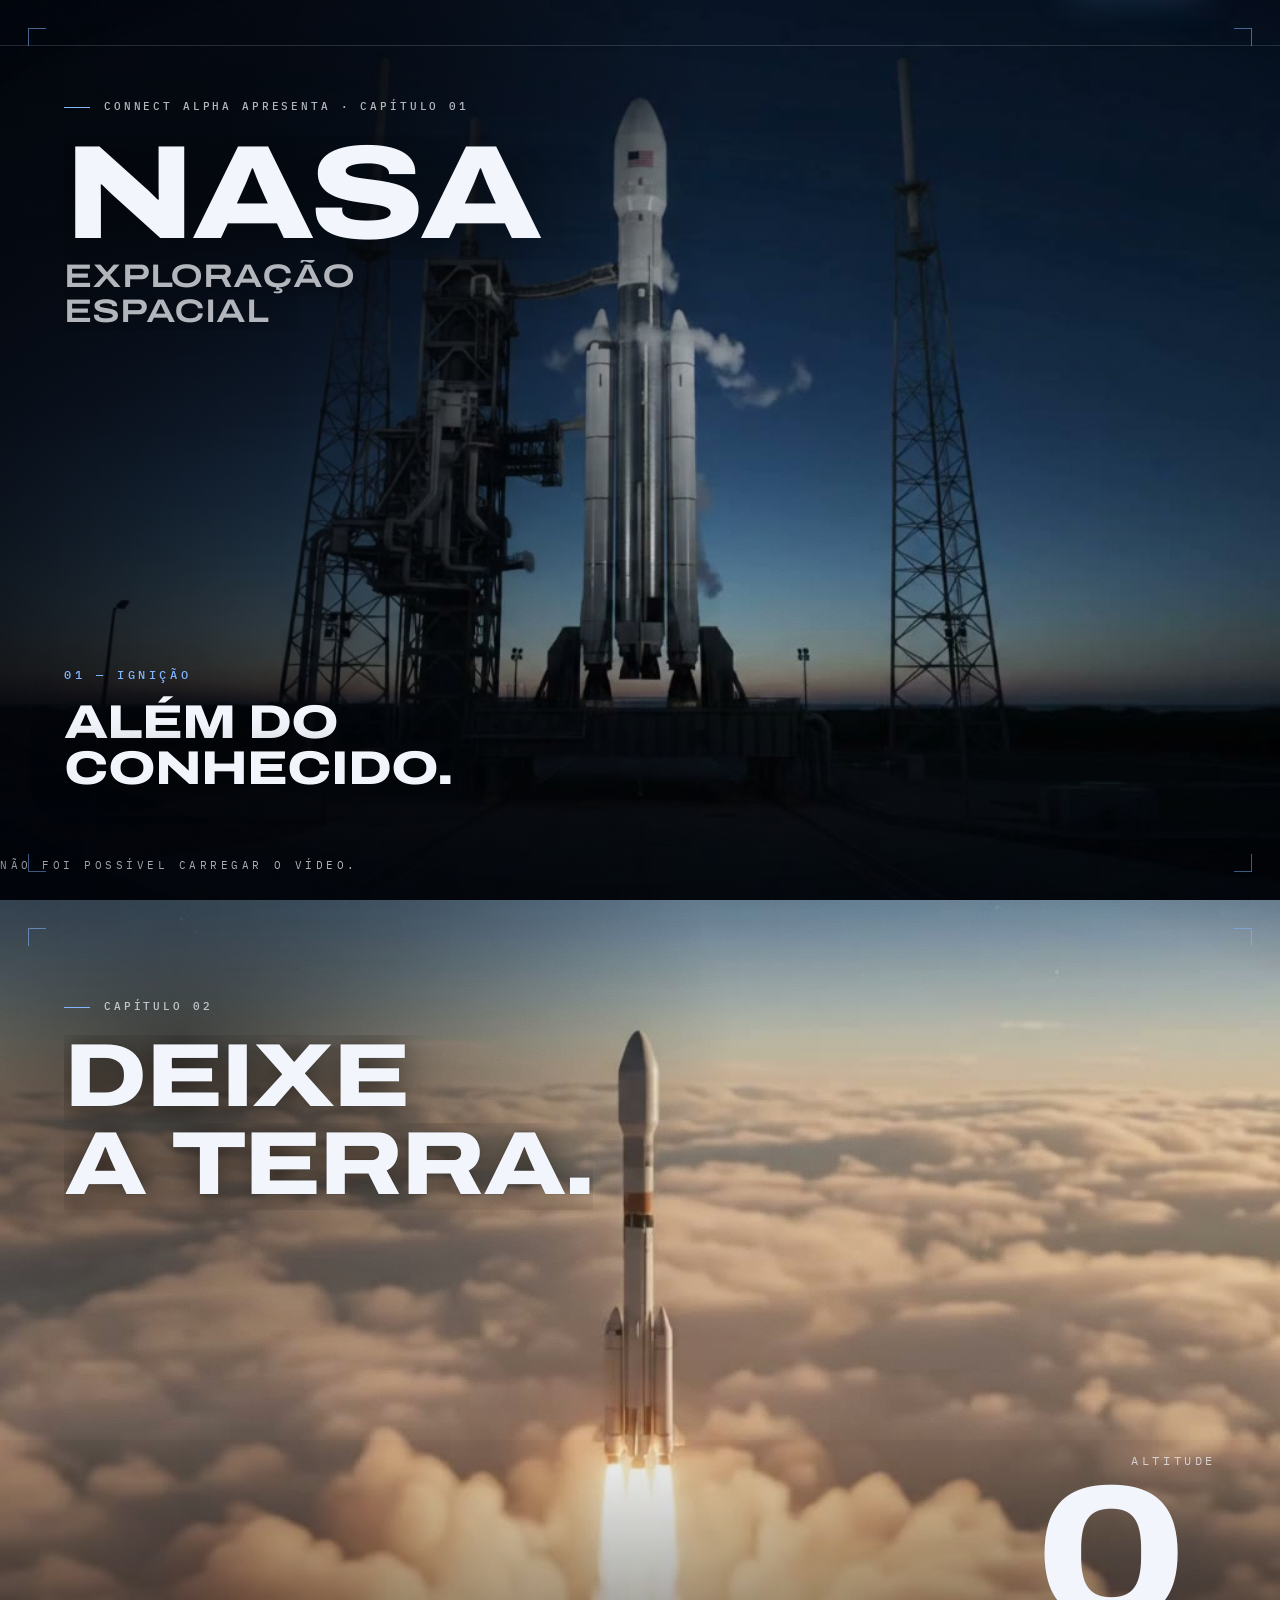
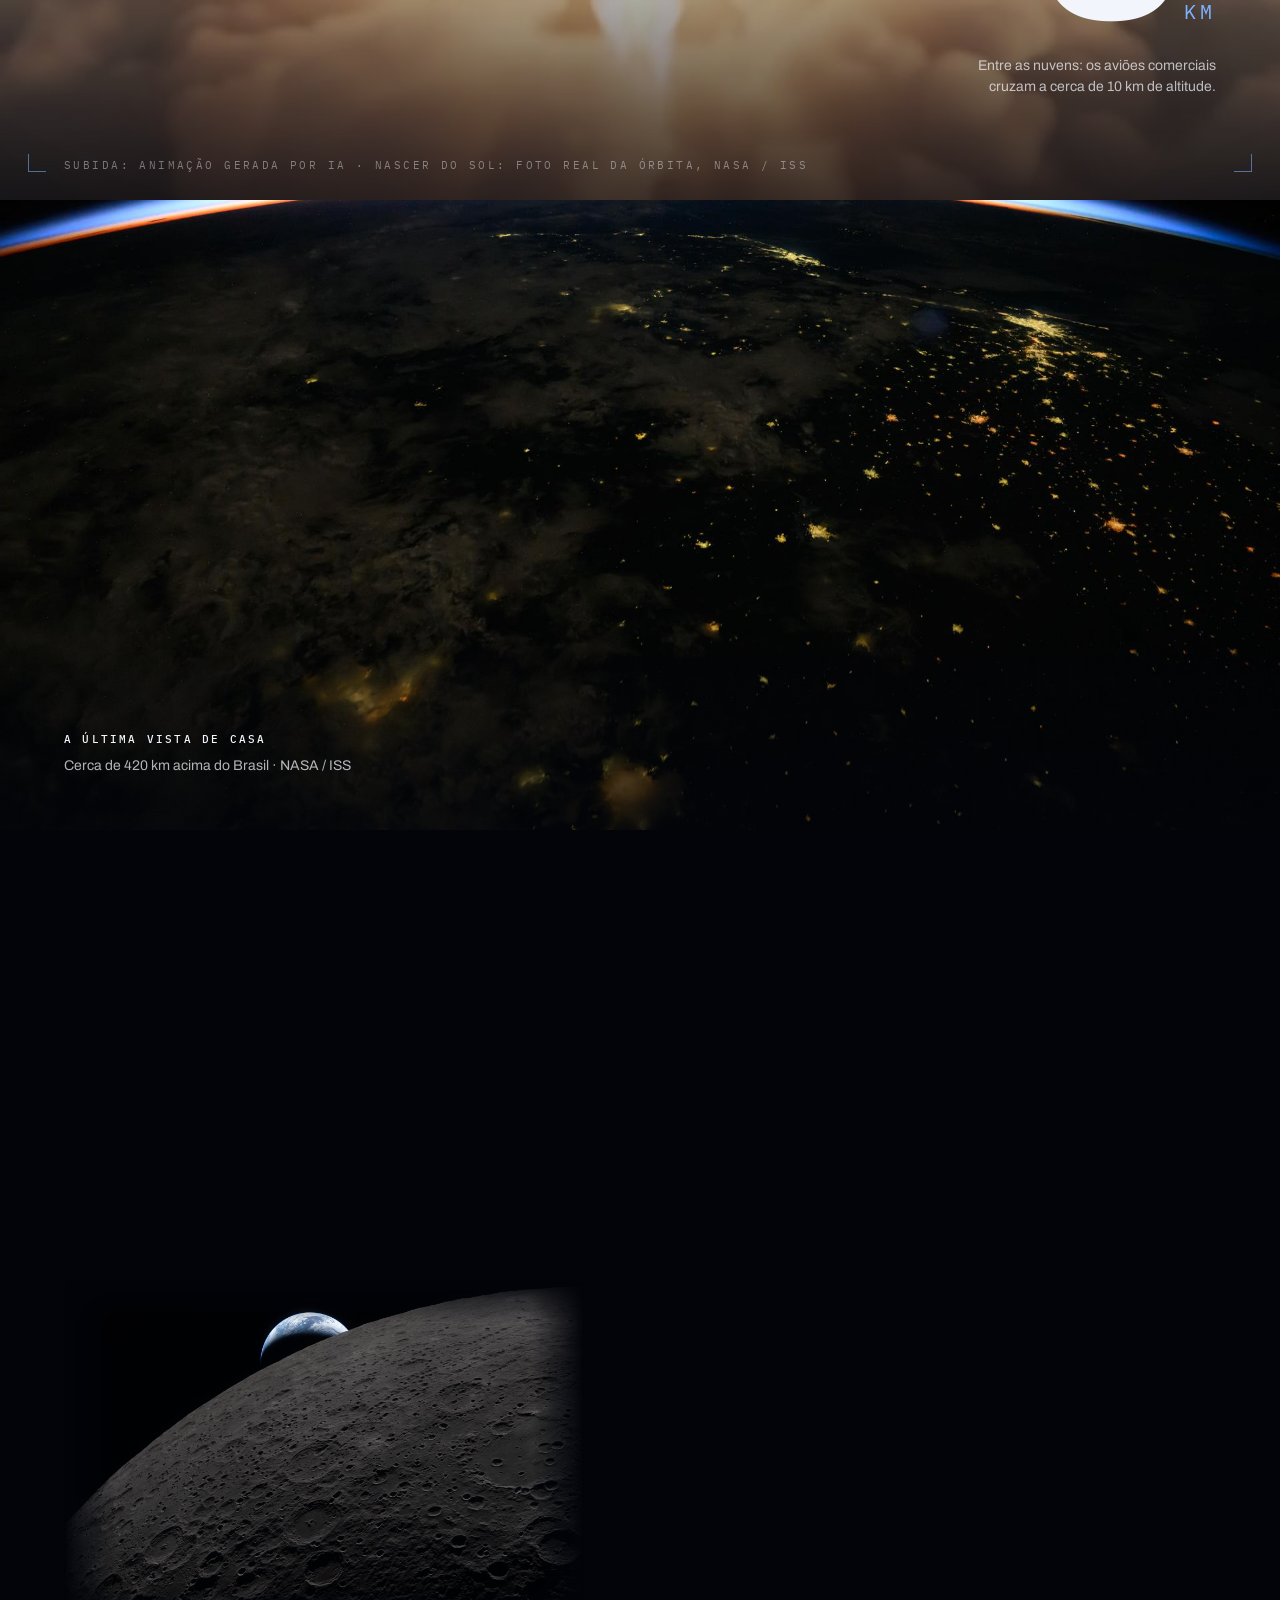
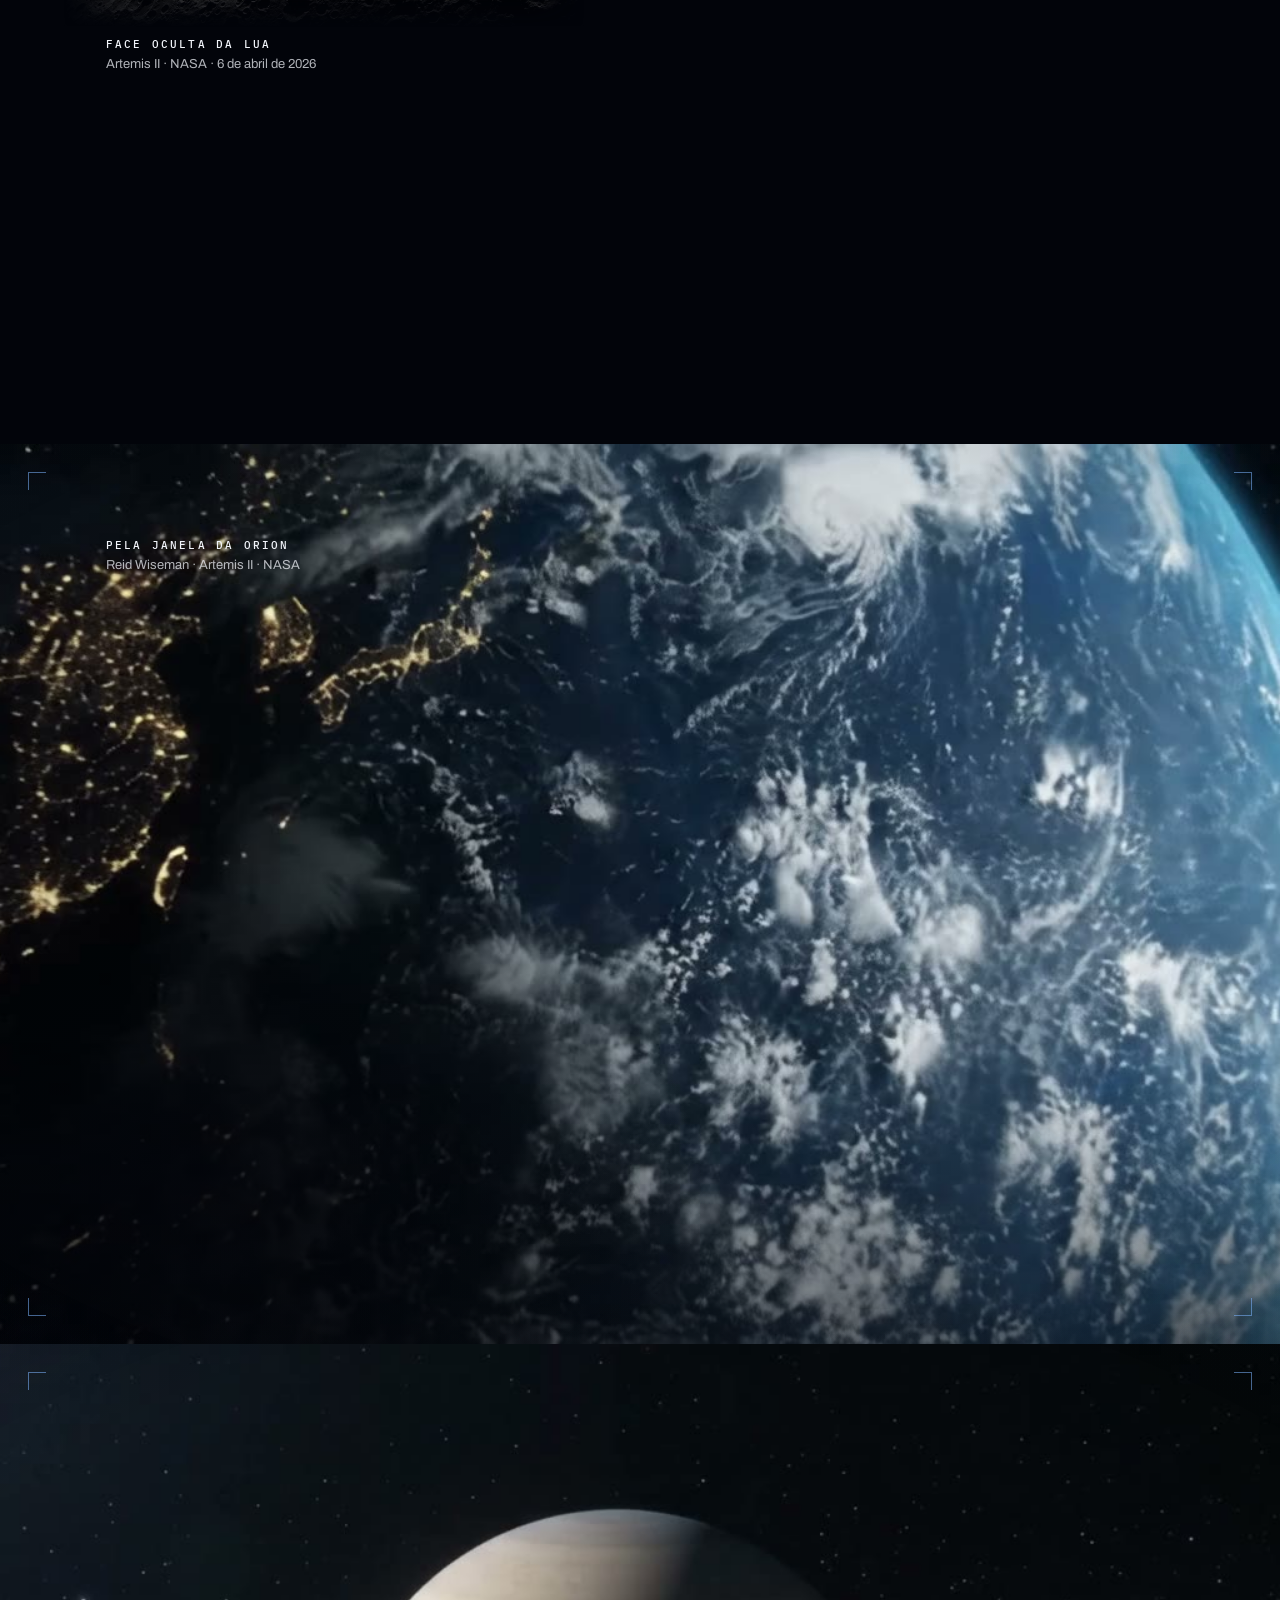
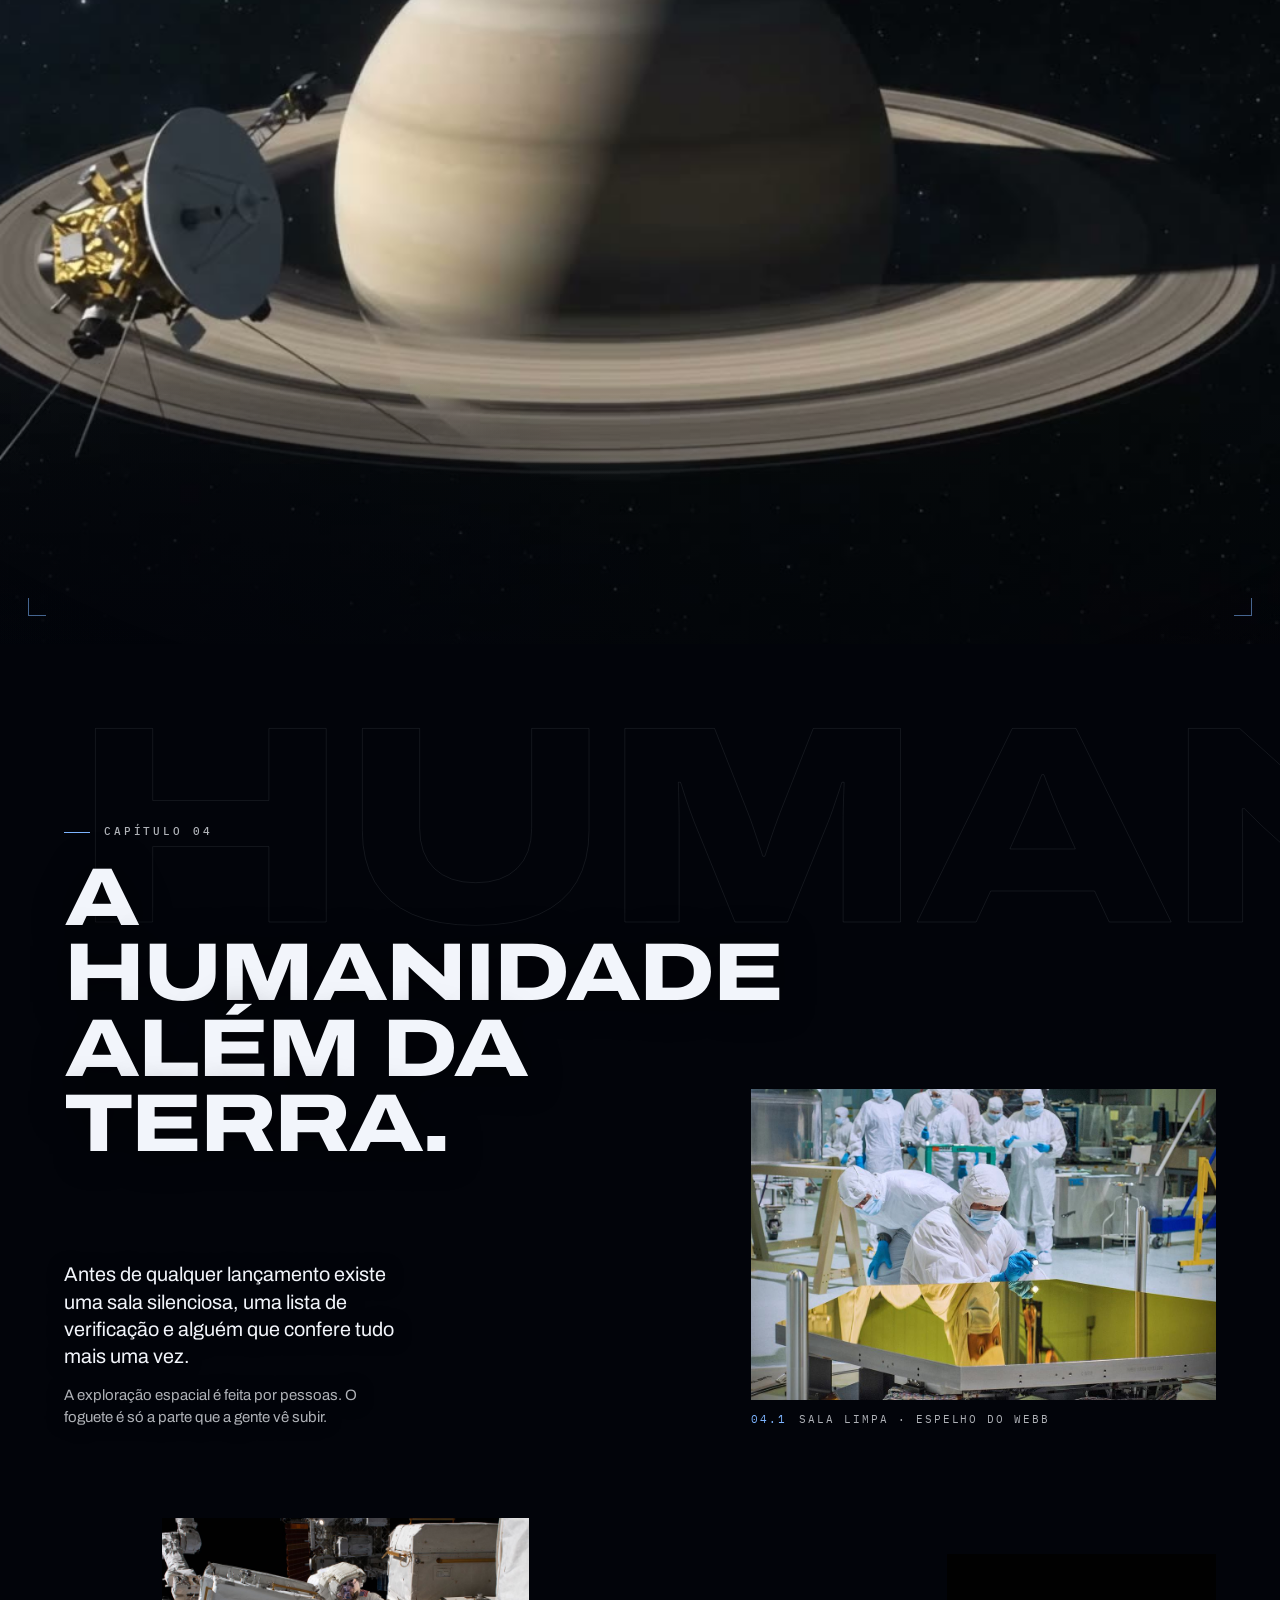
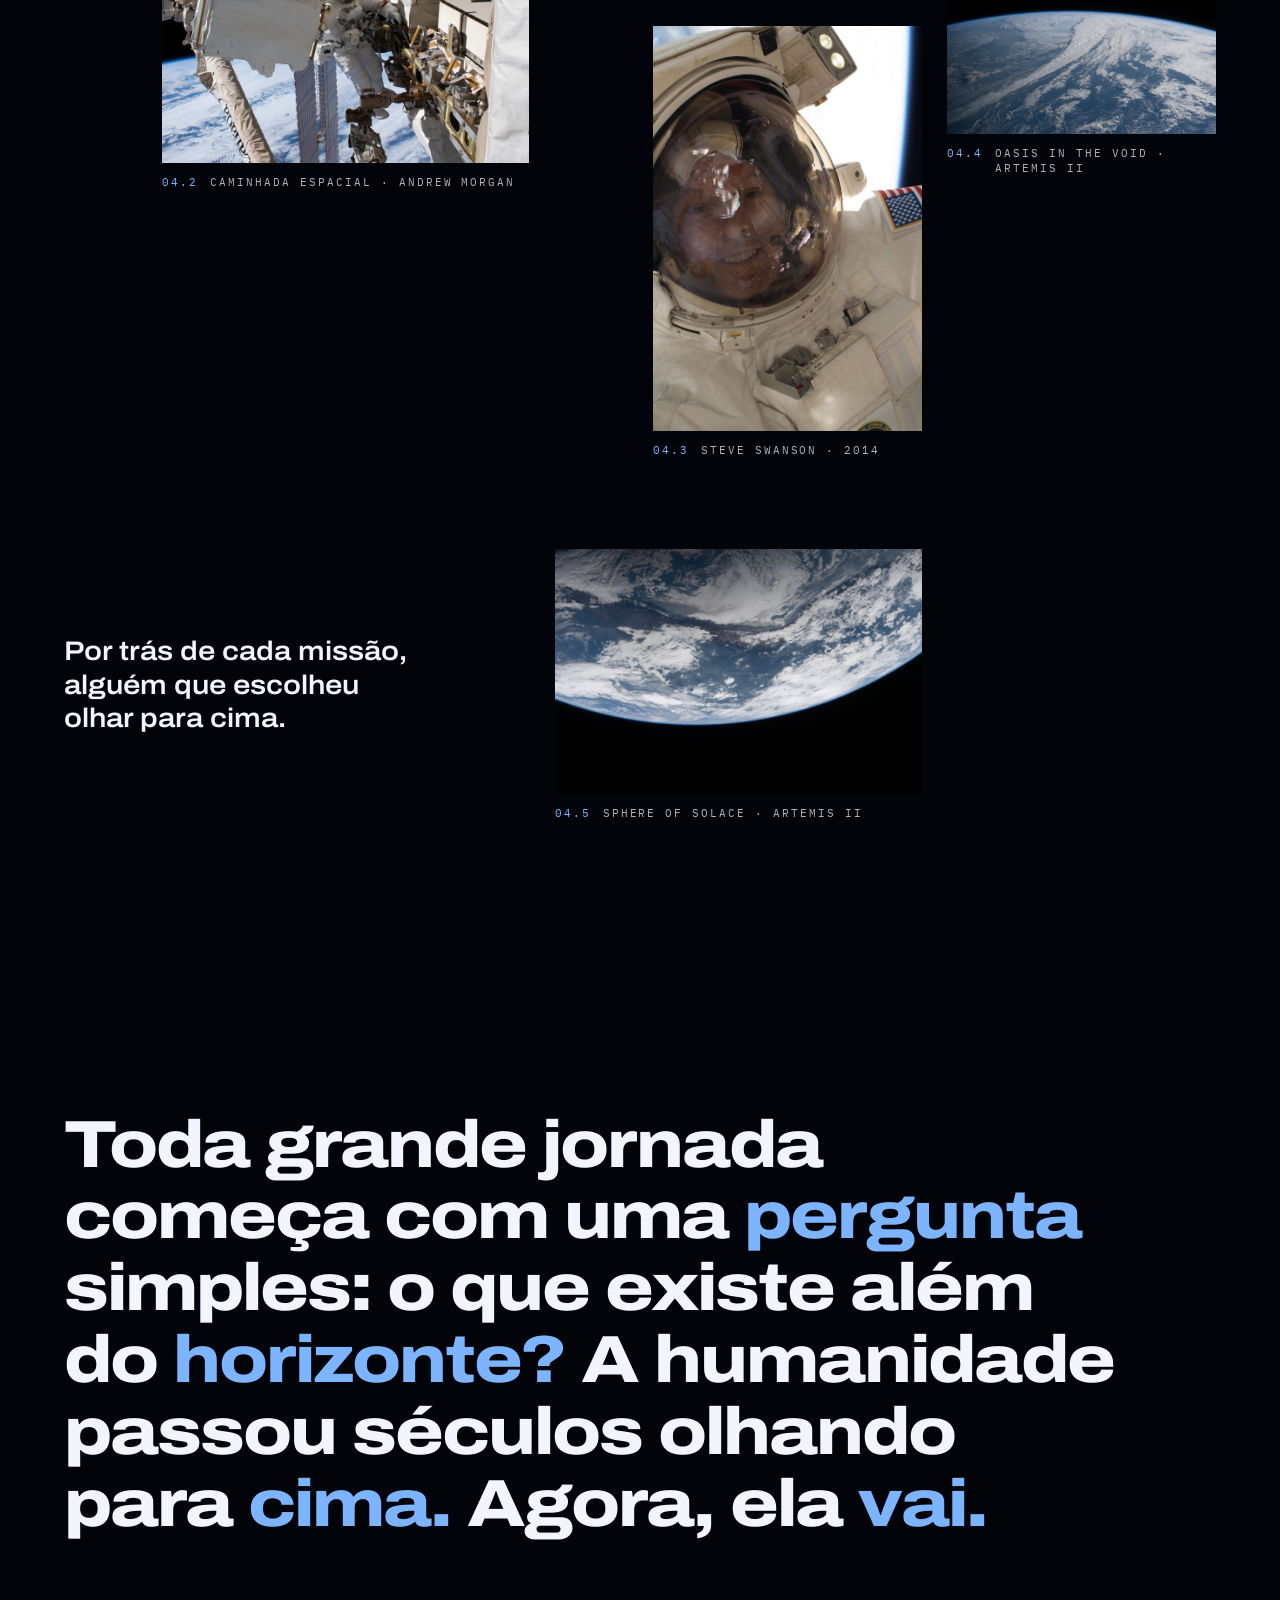
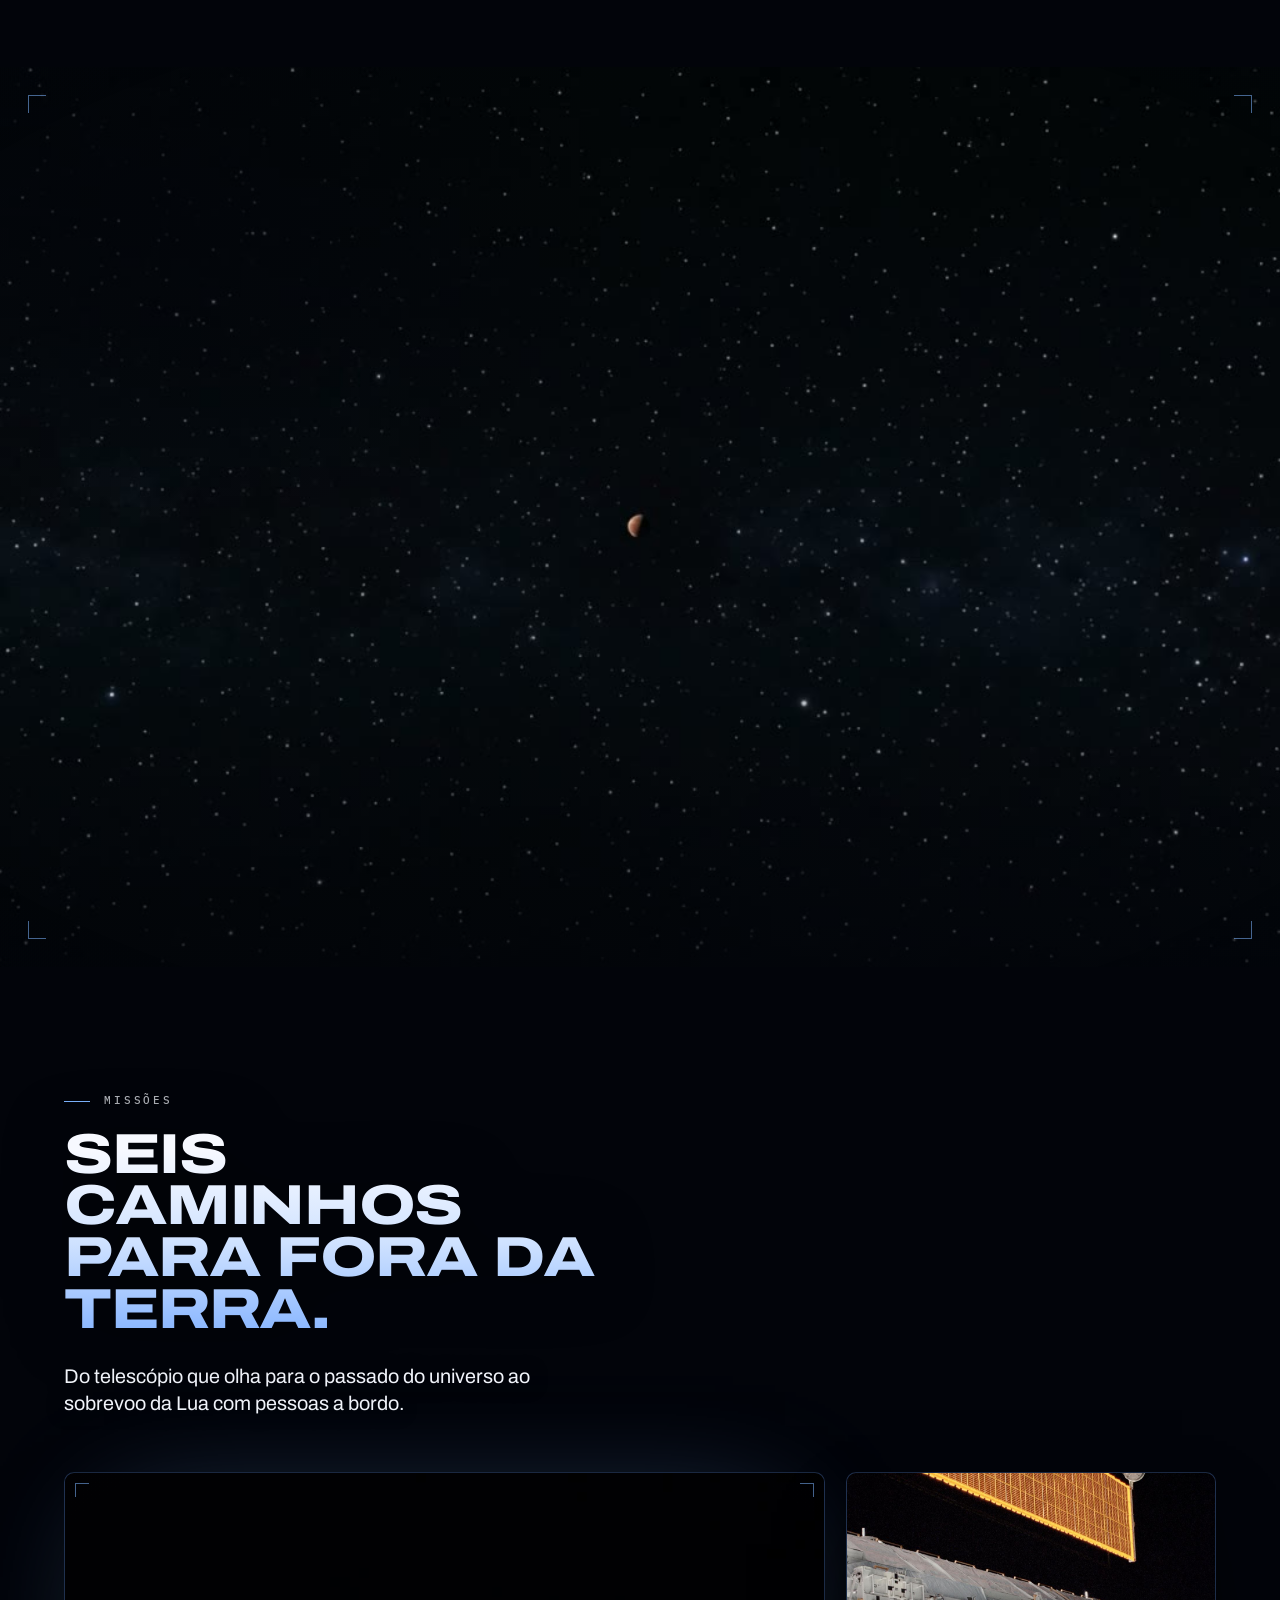
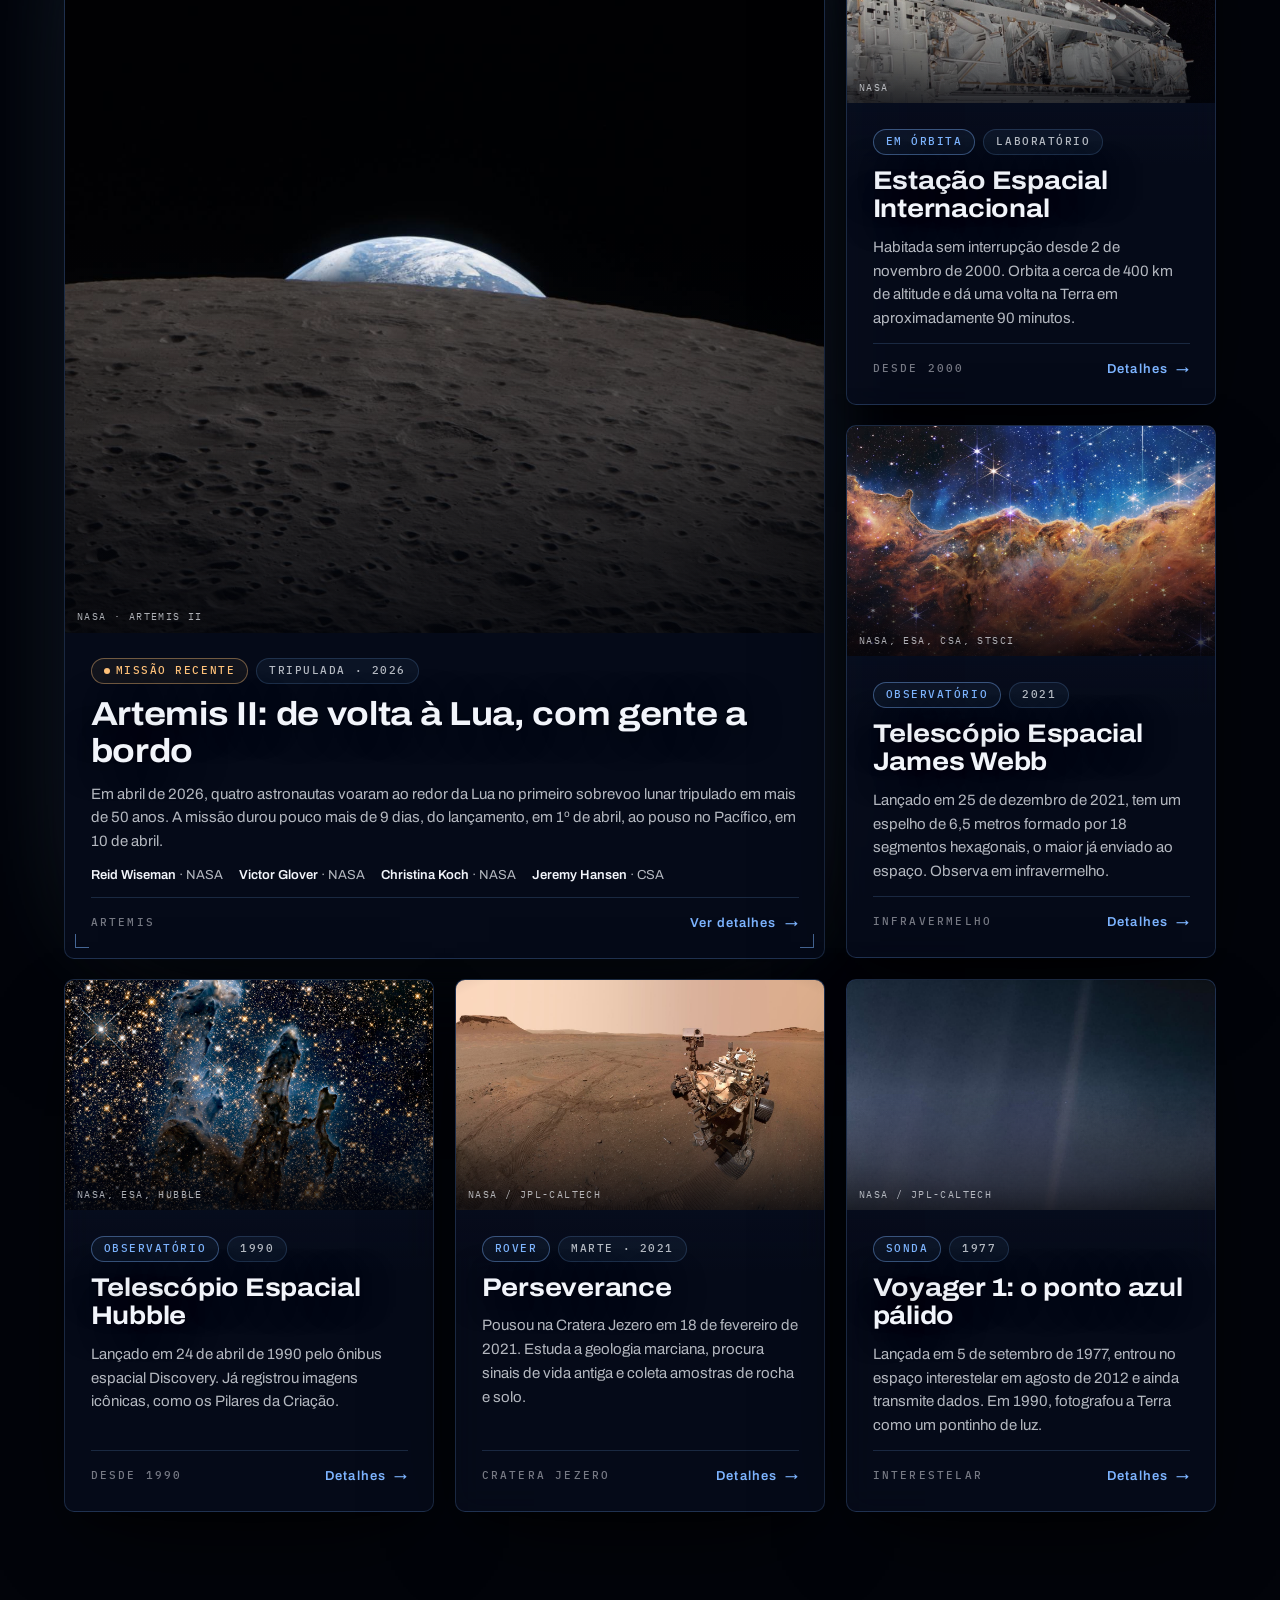
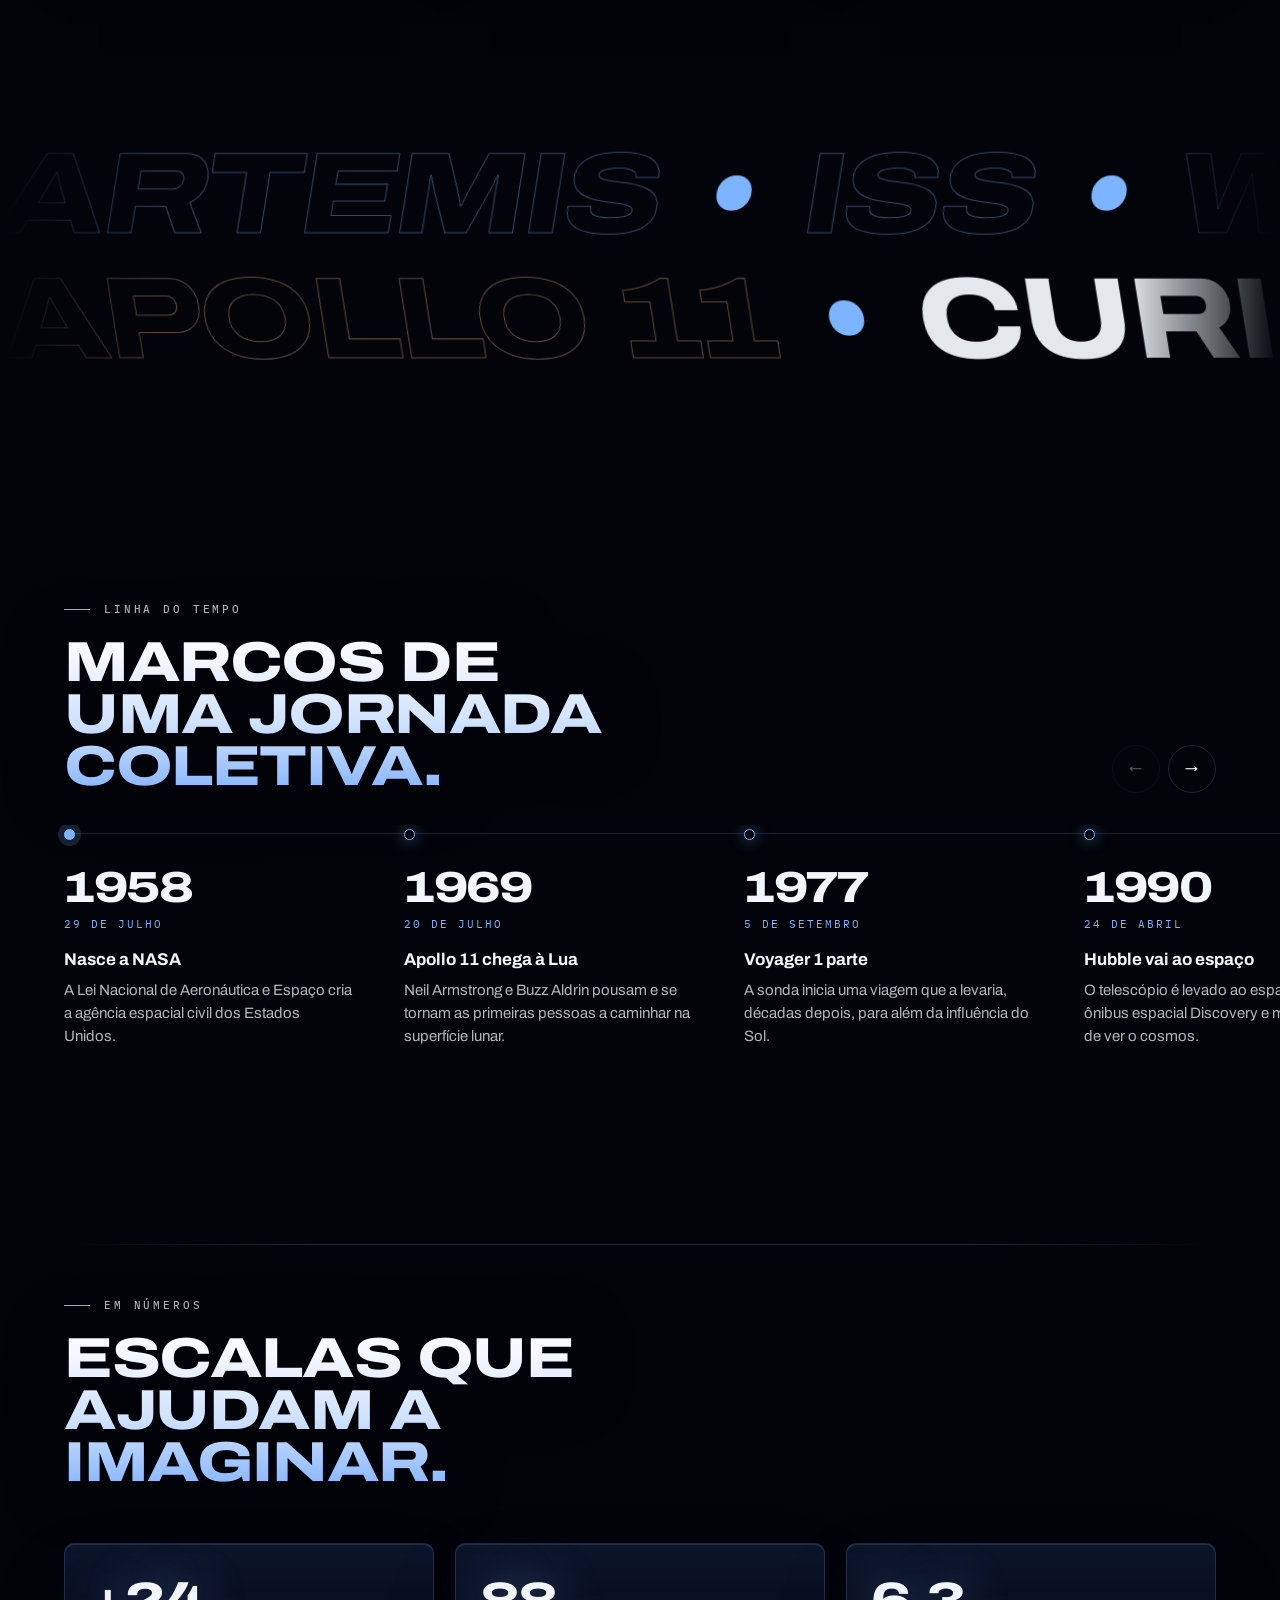
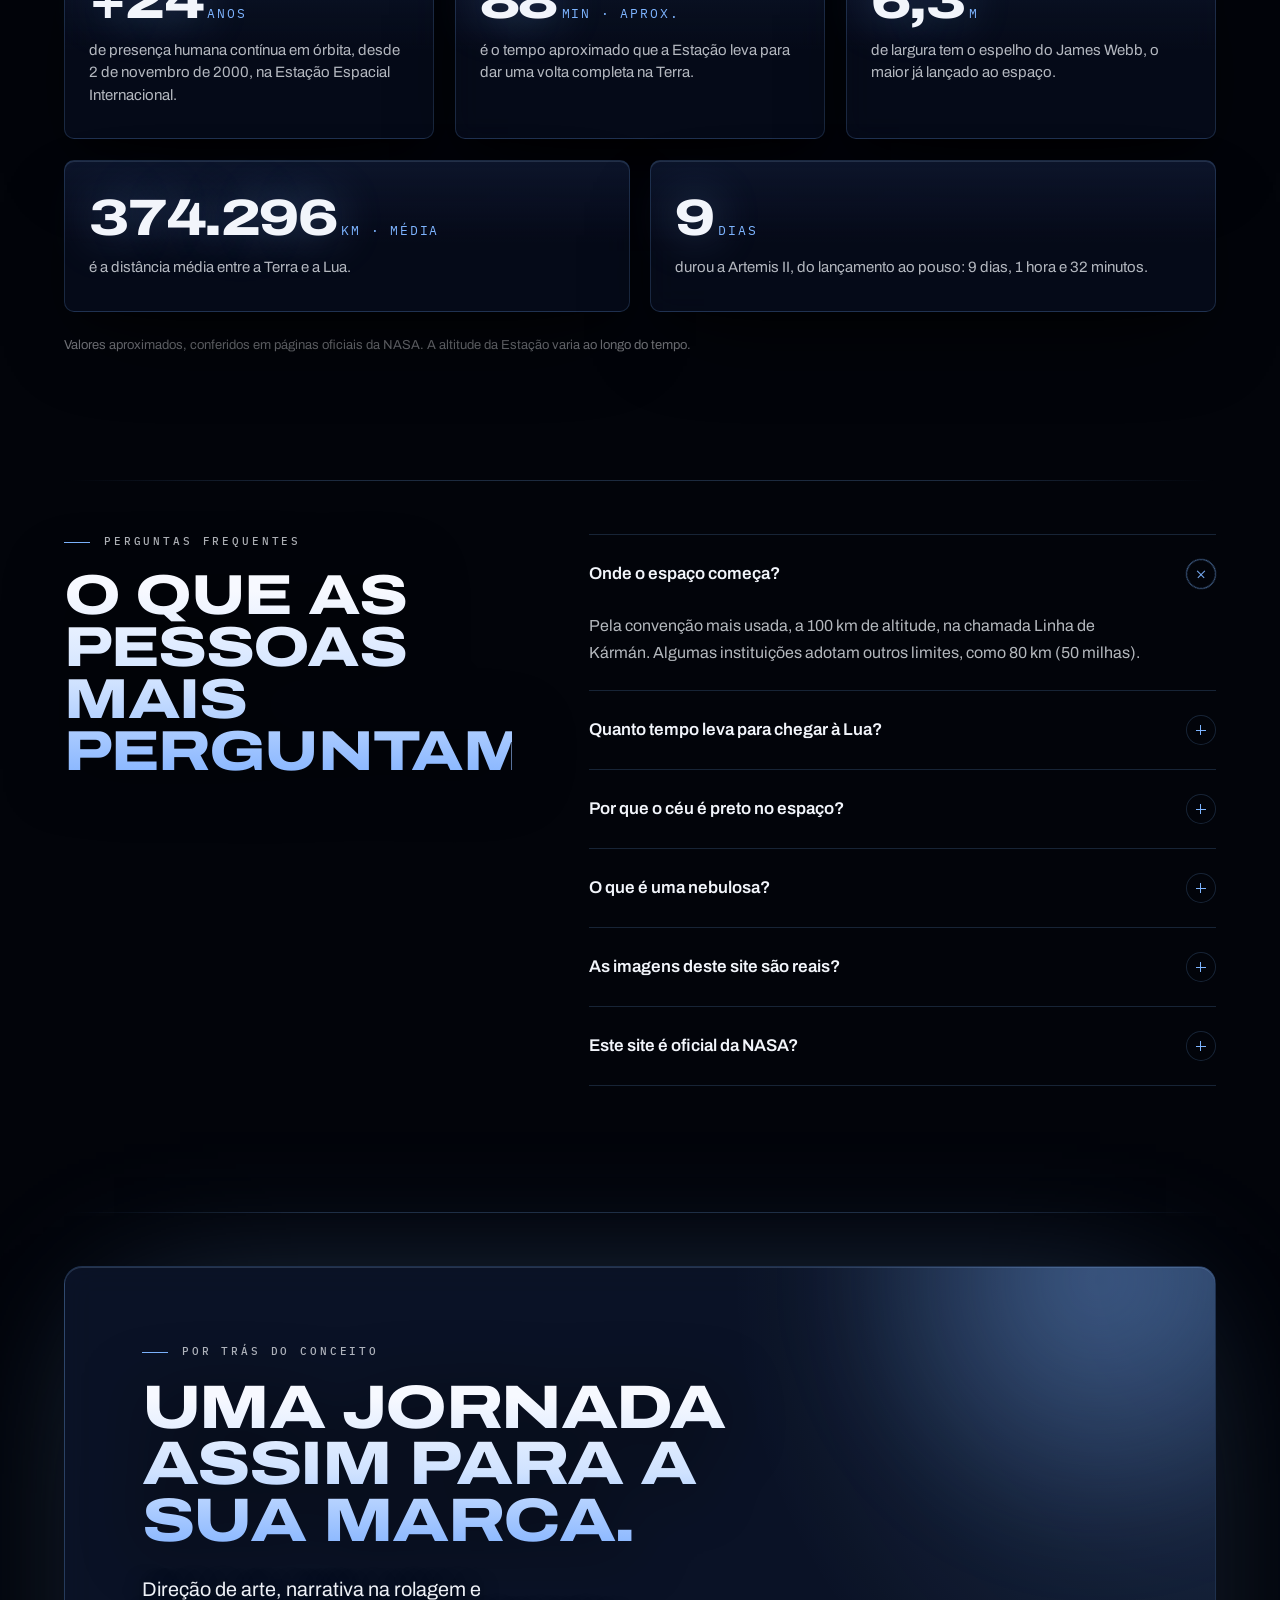
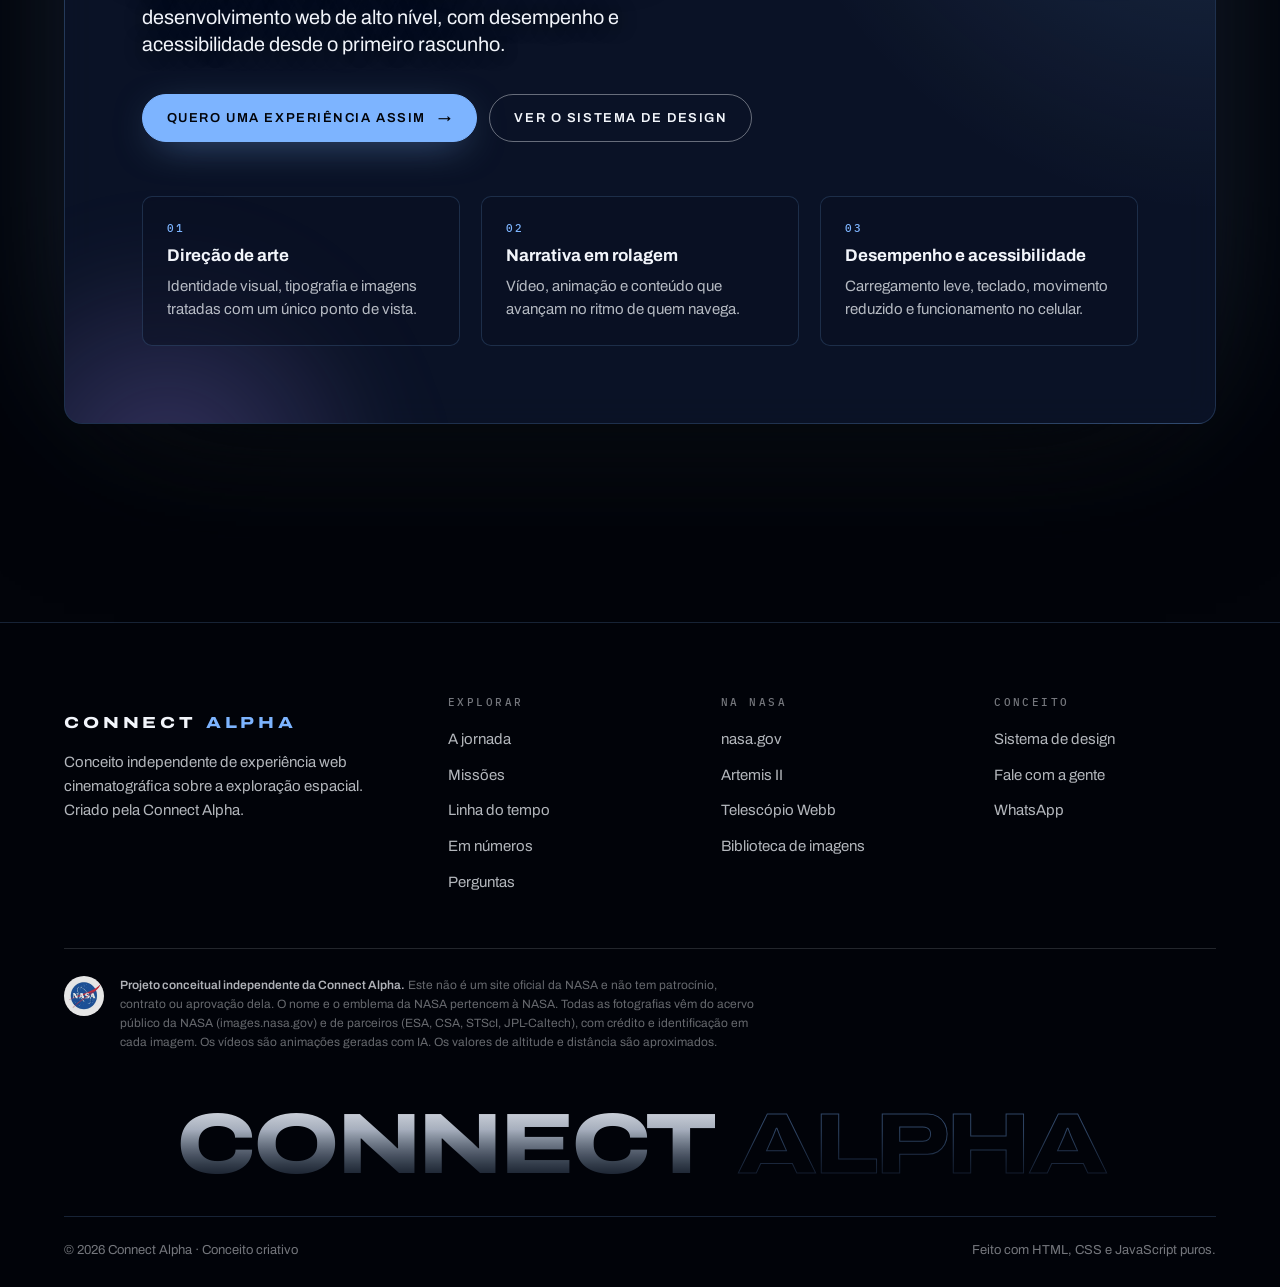
==== index.html @ aaa52a1f "NASA · Exploração Espacial: conceito independente da Connect Alpha Jornada em 5 capítulos com vídeos" ====
<!doctype html>
<html lang="pt-BR">
<head>
<meta charset="utf-8">
<meta name="viewport" content="width=device-width, initial-scale=1, viewport-fit=cover">
<meta name="color-scheme" content="dark">
<meta name="theme-color" content="#02040a">
<title>NASA · Exploração Espacial · Conceito Connect Alpha</title>
<meta name="description" content="Conceito independente da Connect Alpha: uma jornada em cinco capítulos, do lançamento ao próximo horizonte, com o vídeo do foguete controlado pela rolagem.">
<meta property="og:type" content="website">
<meta property="og:locale" content="pt_BR">
<meta property="og:title" content="NASA · Exploração Espacial · Conceito Connect Alpha">
<meta property="og:description" content="Uma experiência cinematográfica sobre a exploração espacial, criada pela Connect Alpha. Projeto conceitual independente, sem relação oficial com a NASA.">
<meta property="og:image" content="assets/og.jpg">
<meta name="twitter:card" content="summary_large_image">
<meta name="twitter:image" content="assets/og.jpg">
<link rel="icon" type="image/svg+xml" href="assets/favicon.svg">
<link rel="preload" as="image" href="assets/poster.jpg">
<link rel="preconnect" href="https://fonts.googleapis.com">
<link rel="preconnect" href="https://fonts.gstatic.com" crossorigin>
<link rel="stylesheet" href="https://fonts.googleapis.com/css2?family=Archivo:wdth,wght@62..125,300..900&family=IBM+Plex+Mono:wght@400;500&display=swap">
<link rel="stylesheet" href="css/style.css">
<link rel="stylesheet" href="css/capitulos.css">
<link rel="stylesheet" href="css/sistema.css">
<link rel="stylesheet" href="css/luz.css">
<link rel="stylesheet" href="css/efeitos.css">
</head>
<body>
<script>document.documentElement.classList.add('js')</script>
<canvas id="estrelas" aria-hidden="true"></canvas>
<div class="nevoa" id="nevoa" aria-hidden="true"><i></i><i></i><i></i></div>
<a class="pular" href="#missoes">Pular a jornada</a>

<header class="topo" id="topo">
  <a class="topo-marca" href="#cena" aria-label="Connect Alpha, voltar ao início">Connect <span>Alpha</span></a>
  <div class="topo-cap" id="topo-cap">
    <span><b id="cap-num">01</b> · <span id="cap-nome">Ignição</span></span>
    <nav class="pontos" aria-label="Capítulos da jornada">
      <a href="#cena" data-cap="cena" aria-label="Capítulo 1: Ignição"></a>
      <a href="#leave" data-cap="leave" aria-label="Capítulo 2: Deixe a Terra"></a>
      <a href="#unknown" data-cap="unknown" aria-label="Capítulo 3: Rumo ao desconhecido"></a>
      <a href="#humanity" data-cap="humanity" aria-label="Capítulo 4: A humanidade além da Terra"></a>
      <a href="#frontier" data-cap="frontier" aria-label="Capítulo 5: A próxima fronteira"></a>
    </nav>
  </div>
  <nav class="topo-nav" id="topo-nav" aria-label="Principal">
    <a href="#cena" data-sec="cena">Jornada</a>
    <a href="#missoes" data-sec="missoes">Missões</a>
    <a href="#linha" data-sec="linha">Linha do tempo</a>
    <a href="#numeros" data-sec="numeros">Em números</a>
    <a href="#perguntas" data-sec="perguntas">Perguntas</a>
    <a class="topo-cta-menu" href="#contato" data-sec="contato">Fale com a gente</a>
  </nav>
  <button class="som" id="som" type="button" aria-pressed="false" title="Liga uma trilha sintetizada que reage à rolagem. Atalho: M"><span class="som-barras" aria-hidden="true"><i></i><i></i><i></i><i></i></span><span class="som-txt">Som</span></button>
  <button class="tour" id="tour" type="button" aria-pressed="false" title="Rola o site sozinho. Atalho: T"><i aria-hidden="true"></i><span>Automático</span></button>
  <a class="btn btn--primario btn--sm topo-cta" href="#contato">Fale com a gente</a>
  <button class="topo-menu" id="topo-menu" type="button" aria-expanded="false" aria-controls="topo-nav">Menu</button>
  <div class="topo-prog" aria-hidden="true"><i id="topo-prog"></i></div>
</header>

<main>
  <!-- CAPÍTULO 01 · IGNITION — o progresso do vídeo acompanha a rolagem -->
  <section class="cena" id="cena" aria-labelledby="titulo">
    <div class="palco" id="palco">
      <video id="video" class="video" muted playsinline preload="auto" tabindex="-1" aria-hidden="true" poster="assets/poster.jpg"></video>
      <script>
        /* cópia só com quadros-chave (rolagem sem engasgo); celular recebe a versão menor; o original fica de reserva */
        (function () {
          var v = document.getElementById('video');
          var pequeno = window.matchMedia('(max-width:820px), (pointer:coarse) and (max-width:1100px)').matches;
          var lista = pequeno
            ? ['assets/video/foguete-scrub-m.mp4', 'assets/video/foguete-scrub.mp4']
            : ['assets/video/foguete-scrub.mp4'];
          lista.push('Rocket_launching_from_pad_20261013071523.mp4');
          lista.forEach(function (u) { var s = document.createElement('source'); s.src = u; s.type = 'video/mp4'; v.appendChild(s); });
        })();
      </script>
      <div class="vinheta" aria-hidden="true"></div>
      <div class="ignicao" id="ignicao" aria-hidden="true"></div>
      <div class="estria" id="estria" aria-hidden="true"></div>

      <div class="intro" id="intro">
        <p class="kicker" id="kicker">Connect Alpha apresenta · Capítulo 01</p>
        <h1 class="titulo" id="titulo"><span class="ln nasa"><span>NASA</span></span><span class="ln sub"><span>Exploração</span></span><span class="ln sub"><span>Espacial</span></span></h1>
      </div>

      <p class="beat" id="beat-b"><span class="beat-n">01 — Ignição</span>Além do<br>conhecido.</p>

      <div class="relogio" id="relogio" aria-hidden="true">
        <span class="rel-t" id="rel-t">T−00:01.0</span>
        <span class="rel-s" id="rel-s">Contagem final</span>
      </div>

      <div class="indicador" id="indicador" aria-hidden="true">
        <span>Role para lançar</span>
        <i></i>
      </div>

      <div class="cobre" id="cobre" aria-hidden="true"></div>
      <div class="trilho" aria-hidden="true"><i id="trilho-barra"></i></div>
      <button class="reproduzir" id="reproduzir" type="button" hidden>Reproduzir vídeo</button>

      <div class="carregando" id="carregando" role="status" aria-live="polite">
        <i aria-hidden="true"></i>
        <span id="carregando-txt">Preparando o lançamento</span>
        <b class="carregando-pct" id="carregando-pct" aria-hidden="true">0%</b>
      </div>
    </div>
  </section>

  <!-- CAPÍTULO 02 · DEIXE A TERRA — vídeo da subida na rolagem, altitude sincronizada -->
  <section class="leave" id="leave" aria-labelledby="leave-titulo" data-video="espera">
    <div class="leave-palco">
      <video id="v-subida" class="cv" muted playsinline preload="none" tabindex="-1" aria-hidden="true" poster="assets/video/subida-poster.jpg"></video>
      <div class="orbita" id="orbita" aria-hidden="true">
        <img src="assets/img/orbita-pacifico.jpg" width="1920" height="1078" alt="" decoding="async">
      </div>
      <div class="leave-entra" id="leave-entra" aria-hidden="true"></div>
      <div class="leave-sombra" aria-hidden="true"></div>
      <div class="leave-vazio" id="leave-vazio" aria-hidden="true"></div>

      <div class="leave-topo">
        <p class="kicker rv">Capítulo 02</p>
        <h2 class="h2 exp" id="leave-titulo"><span class="ln"><span>Deixe</span></span><span class="ln"><span>a Terra.</span></span></h2>
      </div>

      <div class="alt" id="alt">
        <p class="alt-rot">Altitude</p>
        <p class="alt-num"><b id="alt-num">0</b><span>km</span></p>
        <div class="alt-notas" aria-live="off">
          <p class="alt-nota on" data-n="0">Entre as nuvens: os aviões comerciais cruzam a cerca de 10 km de altitude.</p>
          <p class="alt-nota" data-n="1">A partir de 100 km, a Linha de Kármán marca a fronteira convencional do espaço.</p>
          <p class="alt-nota" data-n="2">Cerca de 420 km: a órbita em que a Estação Espacial Internacional circula a Terra.</p>
        </div>
      </div>

      <p class="leave-cred" id="leave-cred">Subida: animação gerada por IA · Nascer do sol: foto real da órbita, NASA / ISS</p>
      <p class="cena-carga" aria-live="polite">Carregando a cena…</p>
    </div>
  </section>

  <!-- CAPÍTULO 03 · RUMO AO DESCONHECIDO (a): última vista de casa, Lua e eclipse -->
  <section class="unk" id="unknown" aria-labelledby="unk-titulo">
    <div class="unk-fixo">
      <figure class="ultima" id="ultima">
        <img src="assets/img/orbita-brasil.jpg" width="1920" height="1280" loading="lazy" decoding="async"
             alt="A Terra vista da órbita à noite, com a curvatura do planeta iluminada pelo nascer do sol e as luzes das cidades brasileiras">
        <figcaption><span class="mono-t">A última vista de casa</span><span>Cerca de 420 km acima do Brasil · NASA / ISS</span></figcaption>
      </figure>
      <div class="unk-titulo" id="unk-titulo-box">
        <p class="kicker">Capítulo 03</p>
        <h2 class="h2 exp" id="unk-titulo"><span class="ln"><span>Rumo ao</span></span><span class="ln"><span>desconhecido.</span></span></h2>
      </div>
      <div class="ticker" id="ticker" aria-live="polite">
        <span class="ticker-rot">Agora em vista</span>
        <span class="ticker-txt" id="ticker-txt">Sistema Terra–Lua</span>
      </div>
    </div>

    <div class="unk-placas" id="unk-placas">
      <figure class="placa placa--foto p-lua" data-v="0.6" data-txt="A face oculta da Lua, vista pela tripulação da Artemis II">
        <img src="assets/img/hd/art002e021219.jpg" width="1920" height="1280" loading="lazy" decoding="async"
             alt="Horizonte da face oculta da Lua, cheio de crateras, com a Terra surgindo ao fundo, fotografado pela tripulação da Artemis II">
        <figcaption><span>Face oculta da Lua</span>Artemis II · NASA · 6 de abril de 2026</figcaption>
      </figure>
      <figure class="placa placa--foto p-eclipse" data-v="0.9" data-txt="A Terra, pela janela da cápsula Orion">
        <img src="assets/img/hd/art002e000191.jpg" width="1920" height="1280" loading="lazy" decoding="async"
             alt="A Terra vista pela janela da cápsula Orion, cercada por equipamentos da nave, fotografada pelo comandante Reid Wiseman">
        <figcaption><span>Pela janela da Orion</span>Reid Wiseman · Artemis II · NASA</figcaption>
      </figure>
    </div>
  </section>

  <!-- CAPÍTULO 03 (b): a Terra fica pequena, vídeo na rolagem -->
  <section class="neb" id="afastar" aria-labelledby="afastar-titulo" data-video="espera">
    <div class="neb-palco">
      <video id="v-afastar" class="cv" muted playsinline preload="none" tabindex="-1" aria-hidden="true" poster="assets/video/afastar-poster.jpg"></video>
      <div class="neb-sombra" aria-hidden="true"></div>
      <div class="neb-texto">
        <p class="kicker">Visualização artística</p>
        <h3 class="h3 exp" id="afastar-titulo">A Terra<br>fica pequena.</h3>
        <p class="peq">Animação gerada por IA: quanto mais longe a gente vai, mais a nossa casa vira um ponto de luz.</p>
      </div>
      <p class="cena-carga" aria-live="polite">Carregando a cena…</p>
    </div>
  </section>

  <!-- CAPÍTULO 03 (c): uma sonda diante de Saturno, vídeo na rolagem -->
  <section class="neb" id="saturno" aria-labelledby="saturno-titulo" data-video="espera">
    <div class="neb-palco">
      <video id="v-saturno" class="cv" muted playsinline preload="none" tabindex="-1" aria-hidden="true" poster="assets/video/saturno-poster.jpg"></video>
      <div class="neb-sombra neb-sombra--base" aria-hidden="true"></div>
      <div class="neb-texto">
        <p class="kicker">Visualização artística</p>
        <h3 class="h3 exp" id="saturno-titulo">Uma sonda diante<br>de Saturno.</h3>
        <p class="peq">Animação gerada por IA. Sondas como a Cassini e as Voyager já visitaram o planeta dos anéis.</p>
      </div>
      <p class="cena-carga" aria-live="polite">Carregando a cena…</p>
    </div>
  </section>

  <!-- CAPÍTULO 04 · HUMANITY BEYOND EARTH -->
  <section class="hum" id="humanity" aria-labelledby="hum-titulo">
    <p class="hum-fundo" aria-hidden="true">Humanidade</p>
    <header class="hum-topo">
      <p class="kicker rv">Capítulo 04</p>
      <h2 class="h2 exp rv" id="hum-titulo">A humanidade<br>além da<br>Terra.</h2>
    </header>

    <div class="hum-grade">
      <figure class="hp hp-a rv rv-img" data-par="-60">
        <div class="par"><img src="assets/img/hd/GSFC_20171208_Archive_e001653.jpg" width="1280" height="856" loading="lazy" decoding="async"
             alt="Técnicos e cientistas de macacão branco inspecionam um dos espelhos dourados de voo do Telescópio Webb em uma sala limpa do Goddard"></div>
        <figcaption><i>04.1</i>Sala limpa · espelho do Webb</figcaption>
      </figure>

      <div class="hum-texto rv">
        <p class="lead">Antes de qualquer lançamento existe uma sala silenciosa, uma lista de verificação e alguém que confere tudo mais uma vez.</p>
        <p class="peq">A exploração espacial é feita por pessoas. O foguete é só a parte que a gente vê subir.</p>
      </div>

      <figure class="hp hp-b rv rv-img" data-par="40">
        <div class="par"><img src="assets/img/hd/iss061e065379.jpg" width="1920" height="1280" loading="lazy" decoding="async"
             alt="O astronauta Andrew Morgan preso à Estação Espacial Internacional durante uma caminhada espacial, com a Terra ao fundo"></div>
        <figcaption><i>04.2</i>Caminhada espacial · Andrew Morgan</figcaption>
      </figure>

      <figure class="hp hp-c rv rv-img" data-par="-30">
        <div class="par"><img src="assets/img/hd/iss039e014976.jpg" width="1275" height="1920" loading="lazy" decoding="async"
             alt="Retrato do astronauta Steve Swanson de traje espacial durante uma caminhada espacial, com a Terra azul e branca ao fundo"></div>
        <figcaption><i>04.3</i>Steve Swanson · 2014</figcaption>
      </figure>

      <figure class="hp hp-d rv rv-img" data-par="50">
        <div class="par"><img src="assets/img/hd/art002e023575.jpg" width="1920" height="1280" loading="lazy" decoding="async"
             alt="A Terra e suas nuvens fotografadas por um astronauta da Artemis II, de uma das quatro janelas da cápsula Orion"></div>
        <figcaption><i>04.4</i>Oasis in the Void · Artemis II</figcaption>
      </figure>

      <p class="hum-texto2 rv">Por trás de cada missão, alguém que escolheu olhar para cima.</p>

      <figure class="hp hp-e rv rv-img">
        <div class="par"><img src="assets/img/hd/art002e023175.jpg" width="1920" height="1280" loading="lazy" decoding="async"
             alt="A Terra como uma esfera azul e branca contra o preto do espaço, vista da cápsula Orion pela tripulação da Artemis II"></div>
        <figcaption><i>04.5</i>Sphere of Solace · Artemis II</figcaption>
      </figure>
    </div>
  </section>

  <!-- MANIFESTO -->
  <section class="manifesto" id="manifesto" aria-label="Manifesto">
    <div class="manifesto-palco">
      <p class="manifesto-txt" id="manifesto-txt" data-fortes="pergunta|horizonte|cima|vai">Toda grande jornada começa com uma pergunta simples: o que existe além do horizonte? A humanidade passou séculos olhando para cima. Agora, ela vai.</p>
    </div>
  </section>

  <!-- CAPÍTULO 05 · A PRÓXIMA FRONTEIRA — vídeo da aproximação de Marte na rolagem -->
  <section class="fro" id="frontier" aria-labelledby="fro-titulo" data-video="espera">
    <div class="fro-palco">
      <video id="v-marte" class="cv" muted playsinline preload="none" tabindex="-1" aria-hidden="true" poster="assets/video/marte-poster.jpg"></video>
      <div class="fro-sombra" aria-hidden="true"></div>
      <div class="fro-texto" id="fro-texto">
        <p class="kicker">Capítulo 05</p>
        <h2 class="h2 exp" id="fro-titulo">A próxima<br>fronteira.</h2>
        <p class="lead">O que vem depois ainda não foi descoberto.</p>
      </div>
      <div class="fro-fade" id="fro-fade" aria-hidden="true"></div>
      <a class="btn btn--secundario fro-seguir" id="fro-seguir" href="#missoes">Explorar as missões <span class="seta" aria-hidden="true">↓</span></a>
      <p class="fro-leg" id="fro-leg"><span>Marte</span>≈ 225 milhões de km da Terra, em média · animação gerada por IA</p>
      <p class="cena-carga" aria-live="polite">Carregando a cena…</p>
    </div>
  </section>
  <!-- MISSÕES -->
  <section class="secao" id="missoes" aria-labelledby="missoes-t">
    <div class="container">
      <header class="secao-cab">
        <p class="kicker rv">Missões</p>
        <h2 class="h2 exp rv" id="missoes-t">Seis caminhos para fora da Terra.</h2>
        <p class="lead rv">Do telescópio que olha para o passado do universo ao sobrevoo da Lua com pessoas a bordo.</p>
      </header>

      <div class="grade-missoes">
        <article class="card card--missao card--destaque rv">
          <div class="card-media">
            <img src="assets/img/hd/art002e021278.jpg" width="1920" height="1280" loading="lazy" decoding="async"
                 alt="A Terra em quarto crescente surgindo sobre o horizonte da Lua, vista pela tripulação da Artemis II">
            <span class="card-credito">NASA · Artemis II</span>
          </div>
          <div class="card-corpo">
            <div class="card-chips"><span class="chip chip--quente chip--ponto">Missão recente</span><span class="chip">Tripulada · 2026</span></div>
            <h3 class="card-titulo"><a class="card-abre" data-missao="artemis" href="https://www.nasa.gov/mission/artemis-ii/" target="_blank" rel="noopener">Artemis II: de volta à Lua, com gente a bordo</a></h3>
            <p class="card-texto">Em abril de 2026, quatro astronautas voaram ao redor da Lua no primeiro sobrevoo lunar tripulado em mais de 50 anos. A missão durou pouco mais de 9 dias, do lançamento, em 1º de abril, ao pouso no Pacífico, em 10 de abril.</p>
            <ul class="equipe"><li><b>Reid Wiseman</b> · NASA</li><li><b>Victor Glover</b> · NASA</li><li><b>Christina Koch</b> · NASA</li><li><b>Jeremy Hansen</b> · CSA</li></ul>
            <div class="card-rodape"><span class="rotulo">Artemis</span><span class="link-seta">Ver detalhes <span class="seta" aria-hidden="true">→</span></span></div>
          </div>
        </article>

        <article class="card card--missao rv">
          <div class="card-media">
            <img src="assets/img/missoes/iss.jpg" width="1267" height="1920" loading="lazy" decoding="async"
                 alt="Estrutura e painéis solares da Estação Espacial Internacional contra o limbo da Terra">
            <span class="card-credito">NASA</span>
          </div>
          <div class="card-corpo">
            <div class="card-chips"><span class="chip chip--acento">Em órbita</span><span class="chip">Laboratório</span></div>
            <h3 class="card-titulo"><a class="card-abre" data-missao="iss" href="https://www.nasa.gov/international-space-station/" target="_blank" rel="noopener">Estação Espacial Internacional</a></h3>
            <p class="card-texto">Habitada sem interrupção desde 2 de novembro de 2000. Orbita a cerca de 400 km de altitude e dá uma volta na Terra em aproximadamente 90 minutos.</p>
            <div class="card-rodape"><span class="rotulo">Desde 2000</span><span class="link-seta">Detalhes <span class="seta" aria-hidden="true">→</span></span></div>
          </div>
        </article>

        <article class="card card--missao rv">
          <div class="card-media">
            <img src="assets/img/missoes/webb.jpg" width="1400" height="810" loading="lazy" decoding="async"
                 alt="Penhascos cósmicos da Nebulosa de Carina em tons de laranja e azul, registrados pelo Telescópio Espacial James Webb">
            <span class="card-credito">NASA, ESA, CSA, STScI</span>
          </div>
          <div class="card-corpo">
            <div class="card-chips"><span class="chip chip--acento">Observatório</span><span class="chip">2021</span></div>
            <h3 class="card-titulo"><a class="card-abre" data-missao="webb" href="https://science.nasa.gov/mission/webb/" target="_blank" rel="noopener">Telescópio Espacial James Webb</a></h3>
            <p class="card-texto">Lançado em 25 de dezembro de 2021, tem um espelho de 6,5 metros formado por 18 segmentos hexagonais, o maior já enviado ao espaço. Observa em infravermelho.</p>
            <div class="card-rodape"><span class="rotulo">Infravermelho</span><span class="link-seta">Detalhes <span class="seta" aria-hidden="true">→</span></span></div>
          </div>
        </article>

        <article class="card card--missao rv">
          <div class="card-media">
            <img src="assets/img/missoes/hubble.jpg" width="1400" height="1312" loading="lazy" decoding="async"
                 alt="Os Pilares da Criação em infravermelho, colunas escuras de gás e poeira entre milhares de estrelas">
            <span class="card-credito">NASA, ESA, Hubble</span>
          </div>
          <div class="card-corpo">
            <div class="card-chips"><span class="chip chip--acento">Observatório</span><span class="chip">1990</span></div>
            <h3 class="card-titulo"><a class="card-abre" data-missao="hubble" href="https://science.nasa.gov/mission/hubble/" target="_blank" rel="noopener">Telescópio Espacial Hubble</a></h3>
            <p class="card-texto">Lançado em 24 de abril de 1990 pelo ônibus espacial Discovery. Já registrou imagens icônicas, como os Pilares da Criação.</p>
            <div class="card-rodape"><span class="rotulo">Desde 1990</span><span class="link-seta">Detalhes <span class="seta" aria-hidden="true">→</span></span></div>
          </div>
        </article>

        <article class="card card--missao rv">
          <div class="card-media">
            <img src="assets/img/missoes/perseverance.jpg" width="1400" height="1308" loading="lazy" decoding="async"
                 alt="Autorretrato do rover Perseverance na superfície avermelhada de Marte">
            <span class="card-credito">NASA / JPL-Caltech</span>
          </div>
          <div class="card-corpo">
            <div class="card-chips"><span class="chip chip--acento">Rover</span><span class="chip">Marte · 2021</span></div>
            <h3 class="card-titulo"><a class="card-abre" data-missao="perseverance" href="https://science.nasa.gov/mission/mars-2020-perseverance/" target="_blank" rel="noopener">Perseverance</a></h3>
            <p class="card-texto">Pousou na Cratera Jezero em 18 de fevereiro de 2021. Estuda a geologia marciana, procura sinais de vida antiga e coleta amostras de rocha e solo.</p>
            <div class="card-rodape"><span class="rotulo">Cratera Jezero</span><span class="link-seta">Detalhes <span class="seta" aria-hidden="true">→</span></span></div>
          </div>
        </article>

        <article class="card card--missao rv">
          <div class="card-media">
            <img src="assets/img/missoes/voyager.jpg" width="1400" height="1384" loading="lazy" decoding="async"
                 alt="Fotografia da Voyager 1 em que a Terra aparece como um minúsculo ponto de luz azul pálido em meio a faixas de luz solar espalhada">
            <span class="card-credito">NASA / JPL-Caltech</span>
          </div>
          <div class="card-corpo">
            <div class="card-chips"><span class="chip chip--acento">Sonda</span><span class="chip">1977</span></div>
            <h3 class="card-titulo"><a class="card-abre" data-missao="voyager" href="https://science.nasa.gov/mission/voyager/" target="_blank" rel="noopener">Voyager 1: o ponto azul pálido</a></h3>
            <p class="card-texto">Lançada em 5 de setembro de 1977, entrou no espaço interestelar em agosto de 2012 e ainda transmite dados. Em 1990, fotografou a Terra como um pontinho de luz.</p>
            <div class="card-rodape"><span class="rotulo">Interestelar</span><span class="link-seta">Detalhes <span class="seta" aria-hidden="true">→</span></span></div>
          </div>
        </article>
      </div>
    </div>
  </section>

  <!-- faixa gigante de nomes -->
  <div class="faixa-missoes" aria-hidden="true">
    <div class="faixa-linha"><span>Artemis<i>•</i></span><span>ISS<i>•</i></span><span>Webb<i>•</i></span><span class="cheio">Hubble<i>•</i></span><span>Perseverance<i>•</i></span><span>Voyager<i>•</i></span><span>Artemis<i>•</i></span><span>ISS<i>•</i></span><span>Webb<i>•</i></span><span class="cheio">Hubble<i>•</i></span><span>Perseverance<i>•</i></span><span>Voyager<i>•</i></span></div>
    <div class="faixa-linha"><span>Apollo 11<i>•</i></span><span class="cheio">Curiosity<i>•</i></span><span>Cassini<i>•</i></span><span>Orion<i>•</i></span><span>Jezero<i>•</i></span><span>Kármán<i>•</i></span><span>Apollo 11<i>•</i></span><span class="cheio">Curiosity<i>•</i></span><span>Cassini<i>•</i></span><span>Orion<i>•</i></span><span>Jezero<i>•</i></span><span>Kármán<i>•</i></span></div>
  </div>

  <!-- LINHA DO TEMPO -->
  <section class="secao" id="linha" aria-labelledby="linha-t">
    <div class="container linha-topo">
      <header class="secao-cab">
        <p class="kicker rv">Linha do tempo</p>
        <h2 class="h2 exp rv" id="linha-t">Marcos de uma jornada coletiva.</h2>
      </header>
      <div class="linha-controles" aria-label="Controles da linha do tempo">
        <button class="btn btn--icone" id="linha-ant" type="button" aria-label="Marco anterior"><span aria-hidden="true">←</span></button>
        <button class="btn btn--icone" id="linha-prox" type="button" aria-label="Próximo marco"><span aria-hidden="true">→</span></button>
      </div>
    </div>
    <ol class="linha" id="linha-trilha" tabindex="0" aria-label="Linha do tempo da exploração espacial. Use as setas do teclado para navegar.">
      <li class="marco"><span class="marco-ano">1958</span><span class="marco-data">29 de julho</span><h3>Nasce a NASA</h3><p>A Lei Nacional de Aeronáutica e Espaço cria a agência espacial civil dos Estados Unidos.</p></li>
      <li class="marco"><span class="marco-ano">1969</span><span class="marco-data">20 de julho</span><h3>Apollo 11 chega à Lua</h3><p>Neil Armstrong e Buzz Aldrin pousam e se tornam as primeiras pessoas a caminhar na superfície lunar.</p></li>
      <li class="marco"><span class="marco-ano">1977</span><span class="marco-data">5 de setembro</span><h3>Voyager 1 parte</h3><p>A sonda inicia uma viagem que a levaria, décadas depois, para além da influência do Sol.</p></li>
      <li class="marco"><span class="marco-ano">1990</span><span class="marco-data">24 de abril</span><h3>Hubble vai ao espaço</h3><p>O telescópio é levado ao espaço pelo ônibus espacial Discovery e muda a forma de ver o cosmos.</p></li>
      <li class="marco"><span class="marco-ano">2000</span><span class="marco-data">2 de novembro</span><h3>Presença humana contínua</h3><p>A primeira tripulação chega à Estação Espacial Internacional, que segue habitada desde então.</p></li>
      <li class="marco"><span class="marco-ano">2012</span><span class="marco-data">Agosto</span><h3>Curiosity em Marte; Voyager 1 no espaço interestelar</h3><p>No mesmo mês, um rover pousa na Cratera Gale e a Voyager 1 cruza a fronteira da heliosfera.</p></li>
      <li class="marco"><span class="marco-ano">2021</span><span class="marco-data">Fevereiro e dezembro</span><h3>Perseverance e Webb</h3><p>O rover pousa na Cratera Jezero em 18 de fevereiro; o James Webb é lançado em 25 de dezembro.</p></li>
      <li class="marco marco--destaque"><span class="marco-ano">2026</span><span class="marco-data">1 a 10 de abril</span><h3>Artemis II sobrevoa a Lua</h3><p>Quatro astronautas completam o primeiro sobrevoo lunar tripulado em mais de 50 anos.</p></li>
    </ol>
  </section>

  <!-- EM NÚMEROS -->
  <section class="secao" id="numeros" aria-labelledby="numeros-t">
    <div class="container">
      <header class="secao-cab">
        <p class="kicker rv">Em números</p>
        <h2 class="h2 exp rv" id="numeros-t">Escalas que ajudam a imaginar.</h2>
      </header>
      <div class="grade-stats">
        <div class="stat rv">
          <p class="stat-num"><b data-alvo="25" data-prefixo="+">+25</b><span>anos</span></p>
          <p class="stat-txt">de presença humana contínua em órbita, desde 2 de novembro de 2000, na Estação Espacial Internacional.</p>
        </div>
        <div class="stat rv">
          <p class="stat-num"><b data-alvo="90">90</b><span>min · aprox.</span></p>
          <p class="stat-txt">é o tempo aproximado que a Estação leva para dar uma volta completa na Terra.</p>
        </div>
        <div class="stat rv">
          <p class="stat-num"><b data-alvo="6.5" data-dec="1">6,5</b><span>m</span></p>
          <p class="stat-txt">de largura tem o espelho do James Webb, o maior já lançado ao espaço.</p>
        </div>
        <div class="stat rv">
          <p class="stat-num"><b data-alvo="384400">384.400</b><span>km · média</span></p>
          <p class="stat-txt">é a distância média entre a Terra e a Lua.</p>
        </div>
        <div class="stat rv">
          <p class="stat-num"><b data-alvo="9">9</b><span>dias</span></p>
          <p class="stat-txt">durou a Artemis II, do lançamento ao pouso: 9 dias, 1 hora e 32 minutos.</p>
        </div>
      </div>
      <p class="nota-fonte rv">Valores aproximados, conferidos em páginas oficiais da NASA. A altitude da Estação varia ao longo do tempo.</p>
    </div>
  </section>

  <!-- PERGUNTAS -->
  <section class="secao" id="perguntas" aria-labelledby="perguntas-t">
    <div class="container faq-layout">
      <header class="secao-cab">
        <p class="kicker rv">Perguntas frequentes</p>
        <h2 class="h2 exp rv" id="perguntas-t">O que as pessoas mais perguntam.</h2>
      </header>
      <div class="acordeao rv">
        <details class="acordeao-item" name="faq">
          <summary>Onde o espaço começa?</summary>
          <div class="acordeao-corpo"><p>Pela convenção mais usada, a 100 km de altitude, na chamada Linha de Kármán. Algumas instituições adotam outros limites, como 80 km (50 milhas).</p></div>
        </details>
        <details class="acordeao-item" name="faq">
          <summary>Quanto tempo leva para chegar à Lua?</summary>
          <div class="acordeao-corpo"><p>Cerca de 3 dias, como nas missões Apollo. A Artemis II fez um sobrevoo completo, de ida e volta, em pouco mais de 9 dias.</p></div>
        </details>
        <details class="acordeao-item" name="faq">
          <summary>Por que o céu é preto no espaço?</summary>
          <div class="acordeao-corpo"><p>Na Terra, a atmosfera espalha a luz do Sol e deixa o céu azul. No espaço não há ar suficiente para fazer isso, então o fundo é escuro, mesmo com o Sol brilhando.</p></div>
        </details>
        <details class="acordeao-item" name="faq">
          <summary>O que é uma nebulosa?</summary>
          <div class="acordeao-corpo"><p>Uma nuvem de gás e poeira no espaço. Algumas são berçários onde nascem estrelas; outras são restos de estrelas que chegaram ao fim da vida.</p></div>
        </details>
        <details class="acordeao-item" name="faq">
          <summary>As imagens deste site são reais?</summary>
          <div class="acordeao-corpo"><p>As fotografias são registros reais do acervo público da NASA e de parceiros, com crédito em cada imagem. As animações em vídeo (o foguete, a subida, a Terra se afastando, a sonda diante de Saturno e Marte) foram geradas com inteligência artificial e estão sempre identificadas.</p></div>
        </details>
        <details class="acordeao-item" name="faq">
          <summary>Este site é oficial da NASA?</summary>
          <div class="acordeao-corpo"><p>Não. É um conceito independente criado pela Connect Alpha para demonstrar direção de arte e desenvolvimento web. Não tem patrocínio, contrato nem aprovação da NASA.</p></div>
        </details>
      </div>
    </div>
  </section>

  <!-- CONTATO / SOBRE O CONCEITO -->
  <section class="secao" id="contato" aria-labelledby="contato-t">
    <div class="container">
      <div class="cta rv">
        <p class="kicker">Por trás do conceito</p>
        <h2 class="h2 exp" id="contato-t">Uma jornada assim para a sua marca.</h2>
        <p class="lead">Direção de arte, narrativa na rolagem e desenvolvimento web de alto nível, com desempenho e acessibilidade desde o primeiro rascunho.</p>
        <div class="cta-acoes">
          <a class="btn btn--primario" href="https://wa.me/5535998872633?text=Oi!%20Vi%20o%20conceito%20da%20NASA%20e%20quero%20uma%20experi%C3%AAncia%20assim." target="_blank" rel="noopener">Quero uma experiência assim <span class="seta" aria-hidden="true">→</span></a>
          <a class="btn btn--secundario" href="design-system.html">Ver o sistema de design</a>
        </div>
        <div class="grade-servicos">
          <div class="servico"><b>01</b><h3>Direção de arte</h3><p>Identidade visual, tipografia e imagens tratadas com um único ponto de vista.</p></div>
          <div class="servico"><b>02</b><h3>Narrativa em rolagem</h3><p>Vídeo, animação e conteúdo que avançam no ritmo de quem navega.</p></div>
          <div class="servico"><b>03</b><h3>Desempenho e acessibilidade</h3><p>Carregamento leve, teclado, movimento reduzido e funcionamento no celular.</p></div>
        </div>
      </div>
    </div>
  </section>
</main>

<footer class="rodape" id="rodape">
  <div class="container">
    <div class="rodape-grade">
      <div>
        <p class="rodape-marca">Connect <span>Alpha</span></p>
        <p class="rodape-sobre">Conceito independente de experiência web cinematográfica sobre a exploração espacial. Criado pela Connect Alpha.</p>
      </div>
      <nav aria-label="Explorar">
        <h2>Explorar</h2>
        <ul>
          <li><a href="#cena">A jornada</a></li>
          <li><a href="#missoes">Missões</a></li>
          <li><a href="#linha">Linha do tempo</a></li>
          <li><a href="#numeros">Em números</a></li>
          <li><a href="#perguntas">Perguntas</a></li>
        </ul>
      </nav>
      <nav aria-label="Na NASA">
        <h2>Na NASA</h2>
        <ul>
          <li><a href="https://www.nasa.gov/" target="_blank" rel="noopener">nasa.gov</a></li>
          <li><a href="https://www.nasa.gov/mission/artemis-ii/" target="_blank" rel="noopener">Artemis II</a></li>
          <li><a href="https://science.nasa.gov/mission/webb/" target="_blank" rel="noopener">Telescópio Webb</a></li>
          <li><a href="https://images.nasa.gov/" target="_blank" rel="noopener">Biblioteca de imagens</a></li>
        </ul>
      </nav>
      <nav aria-label="Conceito">
        <h2>Conceito</h2>
        <ul>
          <li><a href="design-system.html">Sistema de design</a></li>
          <li><a href="#contato">Fale com a gente</a></li>
          <li><a href="https://wa.me/5535998872633" target="_blank" rel="noopener">WhatsApp</a></li>
        </ul>
      </nav>
    </div>

    <div class="aviso">
      <img class="aviso-logo" src="Logo/29090066_159271188110124_1152068159029641216_n.jpg" width="150" height="150" alt="" loading="lazy" decoding="async">
      <p><b>Projeto conceitual independente da Connect Alpha.</b> Este não é um site oficial da NASA e não tem patrocínio, contrato ou aprovação dela. O nome e o emblema da NASA pertencem à NASA. Todas as fotografias vêm do acervo público da NASA (images.nasa.gov) e de parceiros (ESA, CSA, STScI, JPL-Caltech), com crédito e identificação em cada imagem. Os vídeos são animações geradas com IA. Os valores de altitude e distância são aproximados.</p>
    </div>

    <p class="rodape-gigante" aria-hidden="true"><b>Connect</b> Alpha</p>

    <div class="rodape-base">
      <span>© 2026 Connect Alpha · Conceito criativo</span>
      <span>Feito com HTML, CSS e JavaScript puros.</span>
    </div>
  </div>
</footer>


<dialog class="missao" id="missao" aria-labelledby="missao-t">
  <div class="missao-corpo">
    <button class="missao-x" id="missao-x" type="button" aria-label="Fechar painel"><span aria-hidden="true">✕</span></button>
    <div class="missao-img">
      <img id="missao-img" src="" alt="" width="1400" height="934">
      <span class="card-credito" id="missao-cred"></span>
    </div>
    <div class="missao-txt">
      <p class="kicker" id="missao-k"></p>
      <h2 class="h3 exp" id="missao-t"></h2>
      <p class="lead" id="missao-r"></p>
      <dl class="fatos" id="missao-f"></dl>
      <div class="missao-acoes">
        <a class="btn btn--primario" id="missao-link" href="#" target="_blank" rel="noopener">Ver no site da NASA <span class="seta" aria-hidden="true">↗</span></a>
        <div class="missao-nav">
          <button class="btn btn--icone" id="missao-ant" type="button" aria-label="Missão anterior"><span aria-hidden="true">←</span></button>
          <button class="btn btn--icone" id="missao-prox" type="button" aria-label="Próxima missão"><span aria-hidden="true">→</span></button>
        </div>
      </div>
    </div>
  </div>
</dialog>

<div class="vinheta-global" aria-hidden="true"></div>
<div class="grao" aria-hidden="true"></div>
<div class="luz-cursor" id="luz-cursor" aria-hidden="true"></div>

<script src="vendor/gsap.min.js"></script>
<script src="vendor/ScrollTrigger.min.js"></script>
<script src="js/cena.js"></script>
<script src="js/scrub.js"></script>
<script src="js/efeitos.js"></script>
<script src="js/site.js"></script>
<script src="js/pagina.js"></script>
<script src="js/som.js"></script>
</body>
</html>
---- css/style.css ----
/* NASA Space Exploration · conceito Connect Alpha
   Base, sistema visual e o capítulo 01 (vídeo controlado pela rolagem). Capítulos 02 a 05 em capitulos.css. */
:root{
  --void:#02040a;
  --deep:#0a1b3c;
  --branco:#f2f5fb;
  --suave:rgba(242,245,251,.72);
  --tenue:rgba(242,245,251,.42);
  --linha:rgba(242,245,251,.14);
  --azul:#7db4ff;
  --ambar:#ffc27a;
  --fonte:"Archivo","Segoe UI",system-ui,-apple-system,Arial,sans-serif;
  --mono:"IBM Plex Mono",ui-monospace,SFMono-Regular,Menlo,Consolas,monospace;
  --margem:clamp(20px,5vw,80px);
  --ease:cubic-bezier(.2,.7,.2,1);
}
*{box-sizing:border-box}
html{background:var(--void);color-scheme:dark;-webkit-text-size-adjust:100%}
body{margin:0;background:var(--void);color:var(--branco);font-family:var(--fonte);line-height:1.45;overflow-x:hidden}
img{max-width:100%}
figure{margin:0}
a{color:inherit}

/* campo de estrelas fixo atrás de tudo; as seções são "position:relative" (sem z-index) para as placas
   poderem se misturar com ele */
#estrelas{position:fixed;inset:0;width:100%;height:100%;z-index:0;pointer-events:none;display:block}
main,footer,section{position:relative}

/* ---------- peças do sistema ---------- */
.exp{font-stretch:125%}
.kicker{margin:0 0 clamp(14px,2.2vh,26px);font-family:var(--mono);font-size:clamp(.6875rem,.85vw,.8125rem);font-weight:500;letter-spacing:.26em;text-transform:uppercase;color:var(--suave)}
.kicker::before{content:"";display:inline-block;width:26px;height:1px;background:var(--azul);vertical-align:middle;margin-right:14px}
.h2{margin:0;font-weight:800;text-transform:uppercase;letter-spacing:-.025em;line-height:.92;font-size:clamp(2.2rem,6.4vw,6.6rem)}
.ln{display:block;overflow:hidden;padding-bottom:.06em}
.ln>span{display:block}
.lead{margin:clamp(18px,3vh,36px) 0 0;max-width:30ch;font-size:clamp(1.0625rem,1.55vw,1.5rem);line-height:1.38;font-weight:400;color:var(--branco)}
.peq{margin:14px 0 0;max-width:38ch;font-size:clamp(.9375rem,1.05vw,1.0625rem);color:var(--suave)}
.mono-t{font-family:var(--mono);font-size:.6875rem;font-weight:500;letter-spacing:.2em;text-transform:uppercase;color:var(--branco)}

.pular{position:fixed;left:16px;top:-80px;z-index:60;padding:12px 18px;background:var(--branco);color:#02040a;font-weight:500;text-decoration:none;border-radius:2px}
.pular:focus{top:16px;outline:2px solid var(--azul);outline-offset:3px}

/* navegação: aparece depois da abertura */
.topo{position:fixed;inset:0 0 auto 0;z-index:40;height:60px;display:flex;align-items:center;justify-content:space-between;gap:16px;padding:0 var(--margem);
  background:linear-gradient(180deg,rgba(2,4,10,.82),rgba(2,4,10,0));
  transform:translateY(-100%);visibility:hidden;transition:transform .45s var(--ease),visibility 0s linear .45s}
.topo.on{transform:none;visibility:visible;transition:transform .45s var(--ease),visibility 0s}
.topo a{text-decoration:none}
.topo-marca{font-weight:800;font-size:.75rem;letter-spacing:.26em;text-transform:uppercase;white-space:nowrap;font-stretch:125%}
.topo-marca span{color:var(--azul)}
.caps{display:flex;align-items:center;gap:clamp(14px,2.2vw,34px)}
.caps a{display:flex;align-items:baseline;gap:8px;padding:8px 0;color:var(--tenue);border-bottom:1px solid transparent;transition:color .25s,border-color .25s}
.caps b{font-family:var(--mono);font-size:.6875rem;font-weight:500;letter-spacing:.12em}
.caps span{font-size:.6875rem;font-weight:500;letter-spacing:.2em;text-transform:uppercase;max-width:0;overflow:hidden;white-space:nowrap;opacity:0;transition:max-width .4s var(--ease),opacity .3s}
.caps a:hover,.caps a[aria-current=true]{color:var(--branco);border-bottom-color:var(--azul)}
.caps a[aria-current=true] span,.caps a:hover span,.caps a:focus-visible span{max-width:260px;opacity:1}
.topo a:focus-visible,.btn:focus-visible{outline:2px solid var(--azul);outline-offset:4px}

/* ---------- capítulo 01: o vídeo ocupa a tela e o progresso dele acompanha a rolagem ---------- */
.cena{height:520vh;height:520svh;background:var(--void)}
.palco{position:sticky;top:0;height:100vh;height:100svh;overflow:hidden;background:var(--void)}
.video{position:absolute;inset:0;width:100%;height:100%;object-fit:cover;object-position:50% 50%;background:var(--void);display:block}

/* escurece o céu do canto esquerdo (onde ficam os textos) e a base, sem tocar no foguete */
.vinheta{position:absolute;inset:0;pointer-events:none;
  background:
    linear-gradient(90deg,rgba(2,4,10,.82) 0%,rgba(2,4,10,.62) 22%,rgba(2,4,10,.28) 40%,rgba(2,4,10,0) 56%),
    radial-gradient(60% 55% at 12% 14%,rgba(2,4,10,.55),rgba(2,4,10,0) 70%),
    linear-gradient(0deg,rgba(2,4,10,.6) 0%,rgba(2,4,10,0) 24%)}

.intro{position:absolute;left:var(--margem);top:max(11svh,76px);width:min(46vw,760px);will-change:opacity,transform}
.titulo{margin:0;font-weight:800;text-transform:uppercase;line-height:.88;letter-spacing:-.03em;font-stretch:125%}
.titulo .nasa{font-size:clamp(3.4rem,10.4vw,10rem);letter-spacing:-.04em}
.titulo .sub{font-size:clamp(1.1rem,2.55vw,2.5rem);line-height:1.02;letter-spacing:-.005em;font-weight:600;color:var(--suave)}
.titulo .sub:first-of-type{margin-top:clamp(10px,1.6vh,20px)}
html.anima #kicker{opacity:0}
html.anima .titulo .ln>span{transform:translateY(108%)}

.beat{position:absolute;left:var(--margem);top:max(11svh,76px);margin:0;opacity:0;font-weight:800;font-stretch:125%;text-transform:uppercase;letter-spacing:-.02em;line-height:.98;font-size:clamp(1.6rem,3.7vw,3.8rem);will-change:opacity,transform}
.beat-n{display:block;margin-bottom:clamp(12px,2vh,22px);font-family:var(--mono);font-size:.75rem;font-weight:500;letter-spacing:.3em;color:var(--azul)}

/* relógio da missão: o tempo mostrado é o do próprio vídeo */
.relogio{position:absolute;left:var(--margem);bottom:max(26px,env(safe-area-inset-bottom));display:flex;flex-direction:column;gap:6px;font-family:var(--mono)}
.rel-t{font-size:clamp(1.25rem,2.3vw,2.2rem);font-weight:500;letter-spacing:.04em;font-variant-numeric:tabular-nums;color:var(--branco)}
.rel-s{font-size:.6875rem;letter-spacing:.26em;text-transform:uppercase;color:var(--suave)}
.relogio.zero .rel-t{color:var(--ambar)}

.indicador{position:absolute;left:50%;bottom:max(26px,env(safe-area-inset-bottom));transform:translateX(-50%);display:flex;flex-direction:column;align-items:center;gap:10px;font-family:var(--mono);font-size:.6875rem;letter-spacing:.3em;text-transform:uppercase;color:var(--suave);white-space:nowrap}
.indicador i{display:block;width:1px;height:34px;background:linear-gradient(var(--branco),transparent);transform-origin:top;animation:descer 1.8s ease-in-out infinite}
@keyframes descer{0%{transform:scaleY(0);opacity:0}30%{opacity:1}100%{transform:scaleY(1);opacity:0}}

/* a cor final do capítulo 01 é a cor inicial do céu do capítulo 02 */
.cobre{position:absolute;inset:0;background:var(--deep);opacity:0;pointer-events:none}
.trilho{position:absolute;right:0;top:0;bottom:0;width:2px;background:rgba(242,245,251,.08);z-index:3}
.trilho i{display:block;width:100%;height:100%;background:var(--azul);transform:scaleY(0);transform-origin:50% 0}

.carregando{position:absolute;inset:0;display:flex;flex-direction:column;align-items:center;justify-content:center;gap:16px;background:var(--void);z-index:5;font-family:var(--mono);font-size:.6875rem;letter-spacing:.32em;text-transform:uppercase;color:var(--suave);transition:opacity .6s ease,visibility .6s}
.carregando i{display:block;width:120px;height:1px;background:rgba(242,245,251,.16);position:relative;overflow:hidden}
.carregando i::after{content:"";position:absolute;inset:0;width:40%;background:var(--azul);animation:varre 1.2s ease-in-out infinite}
@keyframes varre{0%{transform:translateX(-100%)}100%{transform:translateX(260%)}}
.carregando.fim{opacity:0;visibility:hidden;pointer-events:none}
.carregando.aviso i{display:none}
.carregando.aviso{background:transparent;justify-content:flex-end;padding-bottom:max(26px,env(safe-area-inset-bottom));pointer-events:none}

.reproduzir{position:absolute;right:var(--margem);bottom:max(26px,env(safe-area-inset-bottom));z-index:4;min-height:44px;padding:0 22px;border-radius:999px;border:1px solid rgba(242,245,251,.4);background:rgba(2,4,10,.55);color:var(--branco);font:inherit;font-size:.8125rem;font-weight:500;letter-spacing:.12em;text-transform:uppercase;cursor:pointer}
.reproduzir:hover{border-color:var(--azul)}
.reproduzir:focus-visible{outline:2px solid var(--azul);outline-offset:3px}

/* modo simples: sem vídeo preso na rolagem (movimento reduzido ou falha de carregamento) */
.cena.simples{height:100vh;height:100svh}
.cena.simples .palco{position:relative}
.cena.simples .indicador,.cena.simples .relogio,.cena.simples .trilho,.cena.simples .cobre{display:none}
.cena.simples .beat{opacity:1;top:auto;bottom:max(86px,12svh)}
.cena.simples .intro{opacity:1}

/* ---------- retrato: títulos no alto, foguete livre no centro ---------- */
@media (max-aspect-ratio:1/1){
  .intro{top:calc(max(7svh,60px) + env(safe-area-inset-top));right:var(--margem);width:auto}
  .titulo .nasa{font-size:clamp(3.2rem,19vw,7rem)}
  .titulo .sub{font-size:clamp(1rem,5.2vw,2rem)}
  .beat{top:calc(max(7svh,60px) + env(safe-area-inset-top));right:var(--margem);font-size:clamp(1.5rem,7.2vw,3rem)}
  .vinheta{background:
    linear-gradient(180deg,rgba(2,4,10,.7) 0%,rgba(2,4,10,.3) 30%,rgba(2,4,10,0) 46%),
    linear-gradient(0deg,rgba(2,4,10,.62) 0%,rgba(2,4,10,0) 22%)}
  .caps span{display:none}
}
@media (max-width:640px){
  .caps{gap:14px}
  .topo-marca{font-size:.6875rem;letter-spacing:.2em}
}
@media (prefers-reduced-motion:reduce){
  .indicador i,.carregando i::after{animation:none}
}
---- css/capitulos.css ----
/* Capítulos 02 a 05, revelações e rodapé. A mecânica do vídeo (capítulo 01) está em style.css e js/cena.js. */

/* ---------- revelações (só existem se o JS carregou) ---------- */
html.js .rv{opacity:0;transform:translateY(26px);transition:opacity .9s var(--ease),transform .9s var(--ease)}
html.js .rv.on{opacity:1;transform:none}
html.js .rv-img .par{clip-path:inset(100% 0 0 0);transition:clip-path 1.2s var(--ease)}
html.js .rv-img.on .par{clip-path:inset(0 0 0 0)}
html.js .rv-img figcaption{opacity:0;transition:opacity .8s ease .5s}
html.js .rv-img.on figcaption{opacity:1}

/* ---------- cenas de vídeo na rolagem (02, 03b, 05) ---------- */
.cv{position:absolute;inset:0;width:100%;height:100%;object-fit:cover;object-position:50% 50%;display:block;background:var(--void)}
.cena-carga{position:absolute;left:50%;bottom:max(26px,env(safe-area-inset-bottom));transform:translateX(-50%);margin:0;z-index:3;font-family:var(--mono);font-size:.6875rem;letter-spacing:.3em;text-transform:uppercase;color:var(--suave);opacity:0;transition:opacity .4s ease;pointer-events:none;white-space:nowrap}
.cena-carga.on{opacity:1}
.h3{margin:0;font-weight:800;text-transform:uppercase;letter-spacing:-.02em;line-height:.98;font-size:clamp(1.7rem,4.2vw,4.4rem)}

/* ---------- 02 · Deixe a Terra ---------- */
.leave{height:500vh;height:500svh}
.leave-palco{position:sticky;top:0;height:100vh;height:100svh;overflow:hidden;background:var(--void)}
.leave-entra{position:absolute;left:0;right:0;top:0;height:46vh;height:46svh;pointer-events:none;z-index:1;background:linear-gradient(180deg,var(--deep) 0%,rgba(10,27,60,.82) 28%,rgba(10,27,60,0) 100%);will-change:opacity}
.orbita{position:absolute;inset:0;opacity:0;transform-origin:30% 55%;will-change:opacity,transform}
.orbita img{display:block;width:100%;height:100%;object-fit:cover;object-position:50% 56%}
.leave-sombra{position:absolute;inset:0;pointer-events:none;
  background:
    radial-gradient(60% 55% at 14% 16%,rgba(2,4,10,.62),rgba(2,4,10,0) 72%),
    linear-gradient(0deg,rgba(2,4,10,.7) 0%,rgba(2,4,10,0) 42%)}
.leave-topo{position:absolute;z-index:2;left:var(--margem);top:max(11svh,80px);will-change:transform}
.leave-topo .h2{font-size:clamp(2.4rem,7vw,7.2rem)}

.alt{position:absolute;right:var(--margem);bottom:max(40px,6svh);width:min(46vw,640px);text-align:right}
.alt-rot{margin:0;font-family:var(--mono);font-size:.75rem;letter-spacing:.3em;text-transform:uppercase;color:var(--suave)}
.alt-num{margin:0;display:flex;justify-content:flex-end;align-items:baseline;gap:.35em;line-height:.9}
.alt-num b{font-weight:800;font-stretch:125%;letter-spacing:-.04em;font-size:clamp(4.6rem,15vw,15rem);font-variant-numeric:tabular-nums;color:var(--branco)}
.alt-num span{font-family:var(--mono);font-size:clamp(.9rem,1.6vw,1.5rem);letter-spacing:.2em;text-transform:uppercase;color:var(--azul)}
.alt-notas{position:relative;min-height:5.6em;margin-top:clamp(10px,1.6vh,18px)}
.alt-nota{position:absolute;right:0;top:0;margin:0;max-width:34ch;font-size:clamp(.875rem,1.05vw,1rem);line-height:1.45;color:var(--suave);opacity:0;transform:translateY(8px);transition:opacity .5s ease,transform .5s ease}
.alt-nota.on{opacity:1;transform:none}
.leave-cred{position:absolute;left:var(--margem);bottom:max(26px,env(safe-area-inset-bottom));margin:0;font-family:var(--mono);font-size:.6875rem;letter-spacing:.22em;text-transform:uppercase;color:var(--tenue);opacity:0;transition:opacity .8s ease}
.leave-cred.on{opacity:1}

/* ---------- 03 · Into the Unknown ---------- */
.unk{height:400vh;height:400svh}
.tel{height:450vh;height:450svh}
.unk-fixo{position:sticky;top:0;height:100vh;height:100svh;overflow:hidden;z-index:3;pointer-events:none}
.ultima{position:absolute;inset:0;will-change:opacity,transform}
.ultima img{display:block;width:100%;height:100%;object-fit:cover;object-position:50% 40%}
.ultima::after{content:"";position:absolute;inset:0;background:linear-gradient(0deg,rgba(2,4,10,.7) 0%,rgba(2,4,10,0) 38%)}
.ultima figcaption{position:absolute;z-index:1;left:var(--margem);bottom:max(32px,6svh);display:flex;flex-direction:column;gap:8px;font-size:clamp(.875rem,1.05vw,1rem);color:var(--suave)}
.unk-titulo{position:absolute;left:var(--margem);top:max(11svh,80px);opacity:0;will-change:opacity,transform}
.unk-titulo .h2{font-size:clamp(2.4rem,7vw,7.2rem)}
.ticker{position:absolute;left:var(--margem);bottom:max(26px,env(safe-area-inset-bottom));display:flex;flex-direction:column;gap:6px;opacity:0;transition:opacity .6s ease}
.ticker.on{opacity:1}
.ticker-rot{font-family:var(--mono);font-size:.6875rem;letter-spacing:.28em;text-transform:uppercase;color:var(--tenue)}
.ticker-txt{font-family:var(--mono);font-size:clamp(.8125rem,1.1vw,1rem);letter-spacing:.06em;color:var(--branco);transition:opacity .25s ease}
.ticker-txt.troca{opacity:0}

.unk-placas{position:absolute;left:0;right:0;top:0;height:100%;z-index:2;pointer-events:none}
.placa{position:absolute;margin:0;will-change:transform}
.placa img{display:block;width:100%;height:auto;mix-blend-mode:screen;
  -webkit-mask-image:radial-gradient(closest-side,#000 46%,transparent 100%);mask-image:radial-gradient(closest-side,#000 46%,transparent 100%)}
.placa figcaption{display:flex;flex-direction:column;gap:2px;margin-top:clamp(2px,1vw,10px);padding:0 8%;font-size:.8125rem;color:var(--suave)}
.placa figcaption span{font-family:var(--mono);font-size:.6875rem;font-weight:500;letter-spacing:.2em;text-transform:uppercase;color:var(--branco)}
.p-lua{top:196vh;top:196svh;right:10vw;width:clamp(220px,30vw,500px)}
.p-eclipse{top:285vh;top:285svh;left:6vw;width:clamp(300px,54vw,900px)}
.p-neb-a{top:118vh;top:118svh;right:2vw;width:clamp(280px,48vw,800px)}
.p-espiral{top:200vh;top:200svh;left:10vw;width:clamp(260px,42vw,700px)}
.p-anel{top:285vh;top:285svh;right:14vw;width:clamp(200px,32vw,520px)}
.p-pilar{top:345vh;top:345svh;left:34vw;width:clamp(220px,34vw,560px)}

/* 03b · voo por uma nebulosa */
.neb{height:460vh;height:460svh}
.neb-palco{position:sticky;top:0;height:100vh;height:100svh;overflow:hidden;background:var(--void)}
.neb-sombra{position:absolute;inset:0;pointer-events:none;background:
  radial-gradient(55% 50% at 16% 82%,rgba(2,4,10,.7),rgba(2,4,10,0) 72%),
  linear-gradient(0deg,rgba(2,4,10,.45) 0%,rgba(2,4,10,0) 30%)}
.neb-texto{position:absolute;left:var(--margem);bottom:max(48px,9svh);max-width:min(44ch,80vw);will-change:opacity,transform}
.neb-texto .h3{margin-top:2px}
.neb-texto .peq{margin-top:14px;max-width:44ch}
.tel-fixo{pointer-events:none}

/* ---------- 04 · Humanity beyond Earth ---------- */
.hum{padding:clamp(100px,20vh,220px) var(--margem) clamp(100px,18vh,200px);overflow:hidden}
.hum-fundo{position:absolute;left:-2vw;top:clamp(40px,8vh,100px);margin:0;font-weight:800;font-stretch:125%;text-transform:uppercase;letter-spacing:-.04em;line-height:.8;font-size:clamp(5rem,22vw,22rem);color:transparent;-webkit-text-stroke:1px rgba(242,245,251,.08);pointer-events:none;white-space:nowrap}
.hum-topo{position:relative;max-width:min(62vw,900px)}
.hum-grade{position:relative;display:grid;grid-template-columns:repeat(12,minmax(0,1fr));column-gap:clamp(12px,2vw,32px);row-gap:clamp(48px,10vh,120px);margin-top:clamp(40px,8vh,100px);align-items:start}
.hp .par{overflow:hidden;background:#05070d}
.hp img{display:block;width:100%;height:auto}
.hp figcaption{display:flex;gap:12px;margin-top:12px;font-family:var(--mono);font-size:.6875rem;letter-spacing:.18em;text-transform:uppercase;color:var(--suave)}
.hp figcaption i{font-style:normal;color:var(--azul)}
.hp-a{grid-column:8 / span 5;grid-row:1;margin-top:clamp(-220px,-16vh,-60px)}
.hum-texto{grid-column:1 / span 5;grid-row:1;align-self:end}
.hp-b{grid-column:2 / span 4;grid-row:2}
.hp-c{grid-column:7 / span 3;grid-row:2;margin-top:clamp(40px,12vh,160px)}
.hp-d{grid-column:10 / span 3;grid-row:2;margin-top:clamp(0px,4vh,60px)}
.hum-texto2{grid-column:1 / span 4;grid-row:3;align-self:center;margin:0;max-width:22ch;font-size:clamp(1.25rem,2.1vw,2rem);line-height:1.25;font-weight:600;font-stretch:112%}
.hp-e{grid-column:6 / span 4;grid-row:3}

/* ---------- 05 · A próxima fronteira ---------- */
.fro{height:520vh;height:520svh}
.fro-palco{position:sticky;top:0;height:100vh;height:100svh;overflow:hidden;background:var(--void)}
.fro-sombra{position:absolute;inset:0;pointer-events:none;background:
  radial-gradient(55% 55% at 12% 14%,rgba(2,4,10,.55),rgba(2,4,10,0) 72%),
  linear-gradient(0deg,rgba(2,4,10,.6) 0%,rgba(2,4,10,0) 26%)}
.fro-texto{position:absolute;left:var(--margem);top:max(11svh,80px);max-width:min(60vw,820px);opacity:0;will-change:opacity,transform}
.fro .h2{font-size:clamp(2.6rem,7.4vw,7.6rem)}
.fro-leg{position:absolute;z-index:2;left:var(--margem);bottom:max(30px,5svh);margin:0;display:flex;flex-direction:column;gap:4px;font-size:.8125rem;color:var(--suave);opacity:0}
.fro-leg span{font-family:var(--mono);font-size:.6875rem;letter-spacing:.2em;text-transform:uppercase;color:var(--branco)}

/* ---------- rodapé ---------- */
.rodape{border-top:1px solid var(--linha);background:rgba(2,4,10,.82);padding:clamp(36px,7vh,72px) var(--margem) max(32px,env(safe-area-inset-bottom))}
.rodape-in{display:flex;align-items:center;justify-content:space-between;gap:24px;flex-wrap:wrap}
.assina{display:flex;align-items:center;gap:16px}
.assina-logo{width:auto;height:46px;mix-blend-mode:lighten}
.assina-t{margin:0;font-family:var(--mono);font-size:.6875rem;letter-spacing:.2em;text-transform:uppercase;color:var(--tenue)}
.assina-n{margin:4px 0 0;font-weight:800;font-stretch:125%;font-size:1.125rem;letter-spacing:.16em;text-transform:uppercase}
.btn{display:inline-flex;align-items:center;gap:12px;min-height:48px;padding:0 24px;border-radius:999px;border:1px solid rgba(242,245,251,.4);color:var(--branco);text-decoration:none;font-size:.8125rem;font-weight:600;letter-spacing:.12em;text-transform:uppercase;transition:background .25s,border-color .25s,color .25s}
.btn:hover{background:var(--branco);border-color:var(--branco);color:#02040a}
.aviso{display:flex;gap:16px;align-items:flex-start;margin-top:clamp(28px,5vh,48px);padding-top:clamp(20px,3vh,28px);border-top:1px solid var(--linha)}
.aviso-logo{flex:none;width:40px;height:40px;border-radius:50%;object-fit:cover;opacity:.9}
.aviso p{margin:0;max-width:92ch;font-size:.75rem;line-height:1.6;color:var(--tenue)}
.aviso b{font-weight:600;color:var(--suave)}

/* ---------- modo sem rolagem controlada (movimento reduzido ou falha) ---------- */
html.sem-mov .leave,html.sem-mov .unk,html.sem-mov .neb,html.sem-mov .tel,html.sem-mov .fro{height:auto}
html.sem-mov .neb-palco,html.sem-mov .fro-palco{position:relative;height:auto;min-height:100svh}
html.sem-mov .fro-texto,html.sem-mov .fro-leg{opacity:1}
html.sem-mov .fro-texto{position:absolute}
html.sem-mov .cena-carga{display:none}
html.sem-mov .leave-palco{position:relative;min-height:100svh}
html.sem-mov .orbita{opacity:1}
html.sem-mov .leave-entra{display:none}
html.sem-mov .leave-cred{opacity:1}
html.sem-mov .unk-fixo{position:relative;height:auto;min-height:70svh}
html.sem-mov .tel-fixo{min-height:0}
html.sem-mov .tel-titulo{padding-top:clamp(40px,8vh,100px)}
html.sem-mov .ultima{position:relative;height:70svh}
html.sem-mov .unk-titulo{position:relative;opacity:1;left:auto;top:auto;padding:clamp(40px,8vh,100px) var(--margem) 0}
html.sem-mov .unk-placas{position:relative;height:auto;display:grid;gap:48px;padding:48px var(--margem)}
html.sem-mov .placa{position:relative;top:auto!important;left:auto!important;right:auto!important;width:min(520px,100%)!important}
html.sem-mov .ticker{display:none}
html.sem-mov .rv,html.sem-mov .rv-img .par,html.sem-mov .rv-img figcaption{opacity:1!important;transform:none!important;clip-path:none!important}

/* ---------- telas menores ---------- */
@media (max-width:900px){
  .alt{width:auto;left:var(--margem)}
  .alt-num{justify-content:flex-start}
  .alt{text-align:left}
  .alt-nota{left:0;right:auto}
  .leave-cred{display:none}
  .hum-topo{max-width:none}
  .hum-grade{grid-template-columns:repeat(6,minmax(0,1fr))}
  .hp-a{grid-column:3 / span 4;grid-row:1;margin-top:0}
  .hum-texto{grid-column:1 / span 6;grid-row:2;align-self:start}
  .hp-b{grid-column:1 / span 4;grid-row:3}
  .hp-c{grid-column:3 / span 4;grid-row:4;margin-top:0}
  .hp-d{grid-column:1 / span 3;grid-row:5;margin-top:0}
  .p-lua{right:6vw;width:46vw}
  .p-eclipse{left:4vw;width:84vw}
  .p-neb-a{right:0;width:78vw}
  .p-espiral{left:6vw;width:68vw}
  .p-anel{right:8vw;width:50vw}
  .p-pilar{left:20vw;width:54vw}
  .fro-texto{max-width:none;right:var(--margem);top:calc(max(7svh,60px) + env(safe-area-inset-top))}
  .fro-leg{right:var(--margem)}
  #v-marte{object-position:78% 60%}
  .hum-texto2{grid-column:1 / span 6;grid-row:6;max-width:none}
  .hp-e{grid-column:3 / span 4;grid-row:7}
}
@media (max-width:640px){
  .h2,.leave-topo .h2,.unk-titulo .h2,.fro .h2{font-size:clamp(1.55rem,7.4vw,3rem)}
}
@media (max-width:480px){
  .rodape-in{flex-direction:column;align-items:flex-start}
  .btn{width:100%;justify-content:space-between}
}
@media (prefers-reduced-motion:reduce){
  html.js .rv,html.js .rv-img .par,html.js .rv-img figcaption{transition:none}
}
---- css/sistema.css ----
/* SISTEMA DE DESIGN · "Observatório"
   Tokens, componentes e seções de conteúdo do site. A jornada (capítulos 01 a 05) está em style.css e
   capitulos.css; aqui fica tudo que faz dele também um site: navegação, cards, botões, linha do tempo,
   números, perguntas, chamada para ação e rodapé. A página design-system.html mostra tudo isto ao vivo.

   Princípios
   1. O espaço é o protagonista: superfícies de vidro escuro, bordas finas, nenhuma sombra decorativa.
   2. Uma cor de acento (azul-atmosfera) e um acento quente (âmbar) só para estados de ignição/foco.
   3. Texto grande e expandido para títulos; mono para telemetria e rótulos; texto corrido sempre legível.
   4. Todo componente tem estado de foco visível e funciona só com teclado. */

:root{
  /* ---- cor ---- */
  --c-vazio:var(--void);
  --c-fundo-2:#050914;
  --c-superficie:rgba(8,15,32,.66);
  --c-superficie-2:rgba(13,23,46,.8);
  --c-borda:rgba(125,180,255,.18);
  --c-borda-forte:rgba(125,180,255,.55);
  --c-texto:var(--branco);
  --c-texto-2:rgba(242,245,251,.74);
  --c-texto-3:rgba(242,245,251,.48);
  --c-acento:var(--azul);
  --c-quente:var(--ambar);
  --c-sobre-acento:#02040a;
  --c-foco:#ffc27a;

  /* ---- tipografia (escala fluida) ---- */
  --t-micro:.6875rem;
  --t-pequeno:.8125rem;
  --t-base:1rem;
  --t-medio:clamp(1.0625rem,1.3vw,1.25rem);
  --t-grande:clamp(1.25rem,2vw,1.75rem);
  --t-h3:clamp(1.5rem,2.6vw,2.4rem);
  --t-h2:clamp(2.1rem,5.4vw,5.2rem);

  /* ---- espaço ---- */
  --e-1:4px;--e-2:8px;--e-3:12px;--e-4:16px;--e-5:24px;--e-6:32px;--e-7:48px;--e-8:72px;--e-9:112px;

  /* ---- forma ---- */
  --r-pq:4px;--r-md:10px;--r-lg:18px;--r-pilula:999px;

  /* ---- movimento ---- */
  --m-rapido:.18s;--m-medio:.4s;--m-lento:.9s;

  --largura:1240px;
}

html{scroll-behavior:smooth;scroll-padding-top:72px}
@media (prefers-reduced-motion:reduce){html{scroll-behavior:auto}}
:focus-visible{outline:2px solid var(--c-foco);outline-offset:3px;border-radius:2px}

/* ---------- layout ---------- */
.container{width:min(var(--largura),100% - 2 * var(--margem));margin-inline:auto}
.secao{position:relative;padding-block:clamp(88px,14vh,176px)}
.secao + .secao{padding-top:clamp(40px,6vh,80px)}
.secao-cab{max-width:62ch;margin-bottom:clamp(36px,6vh,72px)}
.secao-cab .h2{font-size:clamp(2rem,4.4vw,4.2rem);max-width:20ch}
.secao-cab .lead{max-width:46ch}
.secao-cab--centro{margin-inline:auto;text-align:center}
.secao-cab--centro .kicker::before{display:none}
.rotulo{font-family:var(--mono);font-size:var(--t-micro);font-weight:500;letter-spacing:.2em;text-transform:uppercase;color:var(--c-texto-3)}

/* ---------- botões ---------- */
.btn{position:relative;display:inline-flex;align-items:center;justify-content:center;gap:var(--e-3);min-height:48px;padding:0 var(--e-5);
  border:1px solid transparent;border-radius:var(--r-pilula);background:transparent;color:var(--c-texto);font:inherit;font-size:var(--t-pequeno);font-weight:600;
  letter-spacing:.12em;text-transform:uppercase;text-decoration:none;cursor:pointer;white-space:nowrap;
  transition:background var(--m-rapido),border-color var(--m-rapido),color var(--m-rapido),transform var(--m-rapido)}
.btn svg,.btn .seta{flex:none;transition:transform var(--m-medio) var(--ease)}
.btn:hover .seta{transform:translateX(4px)}
.btn:active{transform:translateY(1px)}
.btn--primario{background:var(--c-acento);color:var(--c-sobre-acento);border-color:var(--c-acento)}
.btn--primario:hover{background:#a8cbff;border-color:#a8cbff;color:var(--c-sobre-acento)}
.btn--secundario{border-color:rgba(242,245,251,.4);color:var(--c-texto)}
.btn--secundario:hover{background:var(--c-texto);border-color:var(--c-texto);color:var(--c-sobre-acento)}
.btn--fantasma{min-height:40px;padding:0 var(--e-3);color:var(--c-texto-2);letter-spacing:.14em}
.btn--fantasma:hover{color:var(--c-texto);background:rgba(125,180,255,.1)}
.btn--sm{min-height:40px;padding:0 var(--e-4);font-size:var(--t-micro)}
.btn--icone{width:48px;padding:0;border-color:var(--c-borda)}
.btn--icone:hover:not(:disabled){border-color:var(--c-borda-forte);background:rgba(125,180,255,.1)}
.btn:disabled{opacity:.35;cursor:not-allowed}
.link-seta{display:inline-flex;align-items:center;gap:8px;color:var(--c-acento);font-size:var(--t-pequeno);font-weight:600;letter-spacing:.08em;text-decoration:none}
.link-seta .seta{transition:transform var(--m-medio) var(--ease)}
.link-seta:hover .seta{transform:translate(3px,-3px)}

/* ---------- chips ---------- */
.chip{display:inline-flex;align-items:center;gap:6px;min-height:26px;padding:0 var(--e-3);border:1px solid var(--c-borda);border-radius:var(--r-pilula);
  font-family:var(--mono);font-size:var(--t-micro);font-weight:500;letter-spacing:.14em;text-transform:uppercase;color:var(--c-texto-2);background:rgba(125,180,255,.06)}
.chip--acento{color:var(--c-acento);border-color:rgba(125,180,255,.4)}
.chip--quente{color:var(--c-quente);border-color:rgba(255,194,122,.4);background:rgba(255,194,122,.06)}
.chip--ponto::before{content:"";width:6px;height:6px;border-radius:50%;background:currentColor}

/* ---------- card ---------- */
.card{position:relative;display:flex;flex-direction:column;min-width:0;overflow:hidden;border:1px solid var(--c-borda);border-radius:var(--r-md);
  background:var(--c-superficie);-webkit-backdrop-filter:blur(14px);backdrop-filter:blur(14px);
  transition:border-color var(--m-medio),transform var(--m-medio) var(--ease)}
.card::before{content:"";position:absolute;inset:0;z-index:1;pointer-events:none;opacity:0;transition:opacity var(--m-medio);
  background:radial-gradient(440px circle at var(--mx,50%) var(--my,0%),rgba(125,180,255,.16),rgba(125,180,255,0) 62%)}
.card:hover,.card:focus-within{border-color:var(--c-borda-forte)}
.card:hover::before{opacity:1}
.card-media{position:relative;aspect-ratio:16/10;overflow:hidden;background:#04060d}
.card-media img{display:block;width:100%;height:100%;object-fit:cover;transition:transform 1.4s var(--ease)}
.card:hover .card-media img{transform:scale(1.06)}
.card-media::after{content:"";position:absolute;inset:0;background:linear-gradient(0deg,rgba(2,4,10,.5),rgba(2,4,10,0) 45%)}
.card-credito{position:absolute;z-index:1;left:var(--e-3);bottom:var(--e-2);font-family:var(--mono);font-size:.625rem;letter-spacing:.14em;text-transform:uppercase;color:rgba(242,245,251,.7)}
.card-corpo{display:flex;flex-direction:column;gap:var(--e-3);flex:1;padding:clamp(18px,2vw,28px)}
.card-chips{display:flex;flex-wrap:wrap;gap:var(--e-2)}
.card-titulo{margin:0;font-weight:700;font-stretch:112%;font-size:var(--t-grande);line-height:1.12;letter-spacing:-.01em}
.card-titulo a{color:inherit;text-decoration:none}
.card-titulo a::after{content:"";position:absolute;inset:0;z-index:2}
.card-texto{margin:0;color:var(--c-texto-2);font-size:.9375rem;line-height:1.58}
.card-rodape{display:flex;align-items:center;justify-content:space-between;gap:var(--e-3);margin-top:auto;padding-top:var(--e-4);border-top:1px solid var(--c-borda)}
.card-rodape .rotulo{color:var(--c-texto-3)}
/* cantos de mira, só no card em destaque */
.card--destaque::after{content:"";position:absolute;inset:10px;z-index:1;pointer-events:none;
  background:
    linear-gradient(var(--c-acento),var(--c-acento)) top left/14px 1px no-repeat,
    linear-gradient(var(--c-acento),var(--c-acento)) top left/1px 14px no-repeat,
    linear-gradient(var(--c-acento),var(--c-acento)) top right/14px 1px no-repeat,
    linear-gradient(var(--c-acento),var(--c-acento)) top right/1px 14px no-repeat,
    linear-gradient(var(--c-acento),var(--c-acento)) bottom left/14px 1px no-repeat,
    linear-gradient(var(--c-acento),var(--c-acento)) bottom left/1px 14px no-repeat,
    linear-gradient(var(--c-acento),var(--c-acento)) bottom right/14px 1px no-repeat,
    linear-gradient(var(--c-acento),var(--c-acento)) bottom right/1px 14px no-repeat;opacity:.55}

/* ---------- missões ---------- */
.grade-missoes{display:grid;grid-template-columns:repeat(3,minmax(0,1fr));gap:clamp(14px,1.6vw,24px)}
.grade-missoes .card--destaque{grid-column:1 / span 2;grid-row:1 / span 2}
.card--destaque .card-media{aspect-ratio:auto;flex:1;min-height:320px}
.card--destaque .card-corpo{flex:none}
.card--destaque .card-titulo{font-size:var(--t-h3)}
.equipe{display:flex;flex-wrap:wrap;gap:var(--e-2) var(--e-4);margin:0;padding:0;list-style:none;color:var(--c-texto-2);font-size:var(--t-pequeno)}
.equipe b{color:var(--c-texto);font-weight:600}

/* ---------- linha do tempo ---------- */
.linha-topo{display:flex;align-items:flex-end;justify-content:space-between;gap:var(--e-5);flex-wrap:wrap}
.linha-topo .secao-cab{margin-bottom:var(--e-6)}
.linha-controles{display:flex;gap:var(--e-2);margin-bottom:var(--e-6)}
.linha{display:flex;gap:0;margin:0;padding:var(--e-2) var(--margem) var(--e-6);list-style:none;overflow-x:auto;scroll-snap-type:x mandatory;scroll-padding-inline:var(--margem);
  scrollbar-width:thin;scrollbar-color:rgba(125,180,255,.4) transparent}
.linha::-webkit-scrollbar{height:6px}
.linha::-webkit-scrollbar-thumb{background:rgba(125,180,255,.35);border-radius:6px}
.marco{position:relative;flex:0 0 min(340px,78vw);scroll-snap-align:start;padding:var(--e-6) var(--e-5) var(--e-4) 0;border-top:1px solid var(--c-borda)}
.marco::before{content:"";position:absolute;left:0;top:-5px;width:9px;height:9px;border-radius:50%;background:var(--c-vazio);border:1px solid var(--c-acento);transition:background var(--m-medio),box-shadow var(--m-medio)}
.marco:hover::before,.marco.atual::before{background:var(--c-acento);box-shadow:0 0 0 6px rgba(125,180,255,.16)}
.marco-ano{display:block;font-weight:800;font-stretch:125%;font-size:clamp(2rem,3.4vw,3.2rem);line-height:1;letter-spacing:-.03em}
.marco-data{display:block;margin-top:var(--e-2);font-family:var(--mono);font-size:var(--t-micro);letter-spacing:.18em;text-transform:uppercase;color:var(--c-acento)}
.marco h3{margin:var(--e-4) 0 var(--e-2);font-size:var(--t-medio);font-weight:700;line-height:1.25}
.marco p{margin:0;max-width:32ch;color:var(--c-texto-2);font-size:.9375rem;line-height:1.55}
.marco--destaque .marco-ano{color:var(--c-quente)}

/* ---------- números ---------- */
.grade-stats{display:grid;grid-template-columns:repeat(6,minmax(0,1fr));gap:clamp(14px,1.6vw,24px)}
.stat{grid-column:span 2}
.stat:nth-child(n+4){grid-column:span 3}
.stat{padding:var(--e-6) var(--e-5);border:1px solid var(--c-borda);border-radius:var(--r-md);background:var(--c-superficie);-webkit-backdrop-filter:blur(14px);backdrop-filter:blur(14px)}
.stat-num{display:flex;align-items:baseline;flex-wrap:wrap;gap:.3em;margin:0;line-height:1}
.stat-num b{font-weight:800;font-stretch:125%;font-size:clamp(2.2rem,4vw,3.6rem);white-space:nowrap;letter-spacing:-.03em;font-variant-numeric:tabular-nums}
.stat-num span{font-family:var(--mono);font-size:var(--t-pequeno);letter-spacing:.14em;text-transform:uppercase;color:var(--c-acento)}
.stat-txt{margin:var(--e-3) 0 0;color:var(--c-texto-2);font-size:.9375rem;line-height:1.5}
.nota-fonte{margin:var(--e-5) 0 0;font-size:var(--t-pequeno);color:var(--c-texto-3)}

/* ---------- perguntas ---------- */
.faq-layout{display:grid;grid-template-columns:minmax(0,5fr) minmax(0,7fr);gap:clamp(32px,6vw,96px);align-items:start}
.faq-layout .secao-cab{margin-bottom:0;position:sticky;top:96px}
.acordeao{border-top:1px solid var(--c-borda)}
.acordeao-item{border-bottom:1px solid var(--c-borda)}
.acordeao-item summary{display:flex;align-items:center;justify-content:space-between;gap:var(--e-5);padding:var(--e-5) 0;cursor:pointer;list-style:none;
  font-weight:600;font-size:var(--t-medio);line-height:1.3;transition:color var(--m-rapido)}
.acordeao-item summary::-webkit-details-marker{display:none}
.acordeao-item summary::after{content:"";flex:none;width:28px;height:28px;border:1px solid var(--c-borda);border-radius:50%;
  background:
    linear-gradient(var(--c-acento),var(--c-acento)) center/10px 1px no-repeat,
    linear-gradient(var(--c-acento),var(--c-acento)) center/1px 10px no-repeat;transition:transform var(--m-medio) var(--ease),border-color var(--m-rapido)}
.acordeao-item summary:hover{color:var(--c-acento)}
.acordeao-item[open] summary::after{transform:rotate(45deg);border-color:var(--c-borda-forte)}
.acordeao-corpo{padding:0 0 var(--e-5);max-width:62ch;color:var(--c-texto-2);line-height:1.65}
.acordeao-corpo p{margin:0}
.acordeao-corpo p + p{margin-top:var(--e-3)}

/* ---------- chamada para ação ---------- */
.cta{position:relative;overflow:hidden;padding:clamp(36px,6vw,88px);border:1px solid var(--c-borda);border-radius:var(--r-lg);
  background:
    radial-gradient(70% 120% at 100% 0%,rgba(125,180,255,.2),rgba(125,180,255,0) 60%),
    var(--c-superficie-2);
  -webkit-backdrop-filter:blur(16px);backdrop-filter:blur(16px)}
.cta .h2{font-size:clamp(2rem,4.8vw,4.6rem);max-width:14ch}
.cta .lead{max-width:44ch}
.cta-acoes{display:flex;flex-wrap:wrap;gap:var(--e-3);margin-top:clamp(24px,4vh,40px)}
.grade-servicos{display:grid;grid-template-columns:repeat(3,minmax(0,1fr));gap:clamp(14px,1.6vw,24px);margin-top:clamp(36px,6vh,72px)}
.servico{padding:var(--e-5);border:1px solid var(--c-borda);border-radius:var(--r-md);background:rgba(8,15,32,.5)}
.servico b{display:block;margin-bottom:var(--e-2);font-family:var(--mono);font-size:var(--t-micro);font-weight:500;letter-spacing:.2em;text-transform:uppercase;color:var(--c-acento)}
.servico h3{margin:0 0 var(--e-2);font-size:var(--t-medio);line-height:1.25}
.servico p{margin:0;color:var(--c-texto-2);font-size:.9375rem;line-height:1.55}

/* ---------- cabeçalho (versão completa) ---------- */
.topo{gap:clamp(12px,2vw,28px)}
.topo-cap{display:flex;align-items:center;gap:var(--e-3);margin-right:auto;font-family:var(--mono);font-size:var(--t-micro);letter-spacing:.16em;text-transform:uppercase;color:var(--c-texto-3);white-space:nowrap}
.topo-cap b{color:var(--c-texto);font-weight:500}
.pontos{display:flex;gap:6px}
.pontos a{display:block;width:6px;height:6px;border-radius:50%;background:rgba(242,245,251,.28);transition:background var(--m-rapido),transform var(--m-rapido)}
.pontos a:hover{background:var(--c-texto)}
.pontos a[aria-current=true]{background:var(--c-acento);transform:scale(1.5)}
.topo-nav{display:flex;align-items:center;gap:clamp(14px,2vw,30px)}
.topo-nav a{white-space:nowrap;padding:8px 0;color:var(--c-texto-2);font-size:var(--t-micro);font-weight:500;letter-spacing:.2em;text-transform:uppercase;text-decoration:none;border-bottom:1px solid transparent;transition:color var(--m-rapido),border-color var(--m-rapido)}
.topo-nav a:hover,.topo-nav a[aria-current=true]{color:var(--c-texto);border-bottom-color:var(--c-acento)}
.topo-menu{display:none;align-items:center;justify-content:center;min-height:40px;padding:0 var(--e-4);border:1px solid var(--c-borda);border-radius:var(--r-pilula);background:rgba(2,4,10,.6);color:var(--c-texto);font:inherit;font-size:var(--t-micro);font-weight:600;letter-spacing:.16em;text-transform:uppercase;cursor:pointer}
.topo-prog{position:absolute;left:0;right:0;bottom:0;height:1px;background:rgba(125,180,255,.12);pointer-events:none}
.topo-prog i{display:block;height:100%;background:var(--c-acento);transform:scaleX(0);transform-origin:0 50%}

/* ---------- final da jornada ---------- */
.fro-fade{position:absolute;left:0;right:0;bottom:0;height:34vh;height:34svh;pointer-events:none;opacity:0;background:linear-gradient(0deg,var(--c-vazio) 4%,rgba(2,4,10,0))}
.fro-seguir{position:absolute;z-index:3;left:50%;bottom:max(34px,6svh);transform:translateX(-50%) translateY(10px);opacity:0;pointer-events:none;transition:opacity var(--m-medio),transform var(--m-medio) var(--ease)}
.fro-seguir.on{opacity:1;transform:translateX(-50%);pointer-events:auto}

/* ---------- rodapé (versão completa) ---------- */
.rodape{margin-top:clamp(40px,8vh,100px);padding:clamp(48px,8vh,96px) 0 max(28px,env(safe-area-inset-bottom));background:rgba(2,4,10,.88);border-top:1px solid var(--c-borda)}
.rodape-grade{display:grid;grid-template-columns:minmax(0,1.5fr) repeat(3,minmax(0,1fr));gap:clamp(28px,4vw,64px)}
.rodape-marca{font-weight:800;font-stretch:125%;font-size:1rem;letter-spacing:.24em;text-transform:uppercase}
.rodape-marca span{color:var(--c-acento)}
.rodape-sobre{margin:var(--e-4) 0 0;max-width:34ch;color:var(--c-texto-2);font-size:.9375rem;line-height:1.6}
.rodape h2{margin:0 0 var(--e-4);font-family:var(--mono);font-size:var(--t-micro);font-weight:500;letter-spacing:.22em;text-transform:uppercase;color:var(--c-texto-3)}
.rodape ul{margin:0;padding:0;list-style:none;display:grid;gap:var(--e-3)}
.rodape li a{color:var(--c-texto-2);text-decoration:none;font-size:.9375rem;transition:color var(--m-rapido)}
.rodape li a:hover{color:var(--c-texto)}
.rodape .aviso{margin-top:clamp(36px,6vh,64px)}
.rodape-base{display:flex;justify-content:space-between;gap:var(--e-4);flex-wrap:wrap;margin-top:var(--e-6);padding-top:var(--e-5);border-top:1px solid var(--c-borda);color:var(--c-texto-3);font-size:var(--t-pequeno)}

/* ---------- telas menores ---------- */
@media (max-width:980px){
  .grade-stats{grid-template-columns:repeat(2,minmax(0,1fr))}
  .stat,.stat:nth-child(n+4){grid-column:auto}
  .stat:last-child{grid-column:1 / -1}
  .grade-missoes{grid-template-columns:repeat(2,minmax(0,1fr))}
  .grade-missoes .card--destaque{grid-column:1 / -1;grid-row:auto}
  .card--destaque .card-media{aspect-ratio:16/10;min-height:0}
  .faq-layout{grid-template-columns:minmax(0,1fr)}
  .faq-layout .secao-cab{position:static;margin-bottom:var(--e-6)}
  .grade-servicos{grid-template-columns:minmax(0,1fr)}
  .rodape-grade{grid-template-columns:repeat(2,minmax(0,1fr))}
  .rodape-grade > :first-child{grid-column:1 / -1}
}
@media (max-width:900px){
  .topo-menu{display:inline-flex}
  .topo-cap .pontos{display:none}
  .topo-cta{display:none}
  .topo-nav{position:absolute;left:var(--margem);right:var(--margem);top:calc(100% + 6px);flex-direction:column;align-items:stretch;gap:0;padding:var(--e-2) var(--e-5);
    border:1px solid var(--c-borda);border-radius:var(--r-md);background:rgba(4,8,18,.96);-webkit-backdrop-filter:blur(16px);backdrop-filter:blur(16px);
    opacity:0;visibility:hidden;transform:translateY(-8px);transition:opacity var(--m-medio),transform var(--m-medio) var(--ease),visibility 0s linear var(--m-medio)}
  .topo.menu-aberto .topo-nav{opacity:1;visibility:visible;transform:none;transition:opacity var(--m-medio),transform var(--m-medio) var(--ease),visibility 0s}
  .topo-nav a{padding:var(--e-4) 0;border-bottom:1px solid var(--c-borda);font-size:var(--t-pequeno)}
  .topo-nav a:last-child{border-bottom:0}
  .topo-nav .topo-cta-menu{display:flex}
}
@media (min-width:901px){.topo-cta-menu{display:none}}
@media (max-width:640px){
  .grade-stats{grid-template-columns:minmax(0,1fr)}
  .grade-missoes{grid-template-columns:minmax(0,1fr)}
  .rodape-grade{grid-template-columns:minmax(0,1fr)}
  .cta{padding:var(--e-6) var(--e-5)}
  .cta-acoes .btn{flex:1 1 100%}
  .linha-controles{display:none}
}
@media (prefers-reduced-motion:reduce){
  .card,.card-media img,.btn,.btn .seta,.link-seta .seta{transition:none}
  .card:hover .card-media img{transform:none}
}

.topo-cap{transition:opacity .4s ease}
.topo.zona-site .topo-cap{opacity:0;pointer-events:none}
.topo.zona-site .topo-cap{display:none}
@media (max-width:1400px){.topo-cap > span{display:none}}
.topo.zona-site{background:rgba(2,4,10,.88);-webkit-backdrop-filter:blur(12px);backdrop-filter:blur(12px);border-bottom:1px solid var(--c-borda)}
---- css/luz.css ----
/* LUZ E SOMBRA · camada de atmosfera
   Tudo aqui é aditivo: remove-se este arquivo e o site continua funcionando, só mais plano.
   Ideia: o espaço é escuro e silencioso; a luz é rara e vem de uma direção só (de cima e de dentro das imagens).
   Por isso: bordas que escurecem, sombra longa sob os objetos, brilho só onde há fonte de luz e um grão fino
   que tira a "limpeza digital" da tela. */

/* ---------- camadas globais (nunca recebem clique) ---------- */
.vinheta-global,.grao,.luz-cursor{position:fixed;pointer-events:none}
.vinheta-global{inset:0;z-index:30;
  background:
    radial-gradient(130% 100% at 50% 46%,rgba(2,4,10,0) 52%,rgba(2,4,10,.42) 82%,rgba(2,4,10,.78) 100%)}
.grao{inset:-60%;z-index:31;opacity:.075;mix-blend-mode:overlay;
  background-image:url("data:image/svg+xml;utf8,<svg xmlns='http://www.w3.org/2000/svg' width='240' height='240'><filter id='n' x='0' y='0' width='100%25' height='100%25'><feTurbulence type='fractalNoise' baseFrequency='.85' numOctaves='2' stitchTiles='stitch'/><feColorMatrix values='0 0 0 0 1 0 0 0 0 1 0 0 0 0 1 1.3 0 0 0 -.15'/></filter><rect width='100%25' height='100%25' filter='url(%23n)'/></svg>");
  animation:grao 1.1s steps(7) infinite}
@keyframes grao{
  0%{transform:translate(0,0)}14%{transform:translate(-3%,2%)}28%{transform:translate(2%,-3%)}
  42%{transform:translate(-2%,-1%)}57%{transform:translate(3%,2%)}71%{transform:translate(-1%,3%)}
  85%{transform:translate(2%,-2%)}100%{transform:translate(0,0)}}
/* luz que acompanha o cursor, como uma lanterna na escuridão */
.luz-cursor{left:0;top:0;z-index:29;width:620px;height:620px;margin:-310px 0 0 -310px;border-radius:50%;opacity:0;transition:opacity .7s ease;
  background:radial-gradient(circle,rgba(125,180,255,.13) 0%,rgba(125,180,255,.06) 36%,rgba(125,180,255,0) 68%);will-change:transform}
.luz-cursor.on{opacity:1}

/* ---------- névoa cósmica: manchas enormes e quase invisíveis atrás do conteúdo ---------- */
.nevoa{position:fixed;inset:0;z-index:0;pointer-events:none;overflow:hidden}
.nevoa i{position:absolute;display:block;border-radius:50%;will-change:transform}
.nevoa i:nth-child(1){left:-22vmax;top:-18vmax;width:78vmax;height:78vmax;background:radial-gradient(circle,rgba(94,72,214,.2),rgba(94,72,214,0) 66%)}
.nevoa i:nth-child(2){right:-26vmax;top:26vh;width:86vmax;height:86vmax;background:radial-gradient(circle,rgba(36,104,255,.17),rgba(36,104,255,0) 66%)}
.nevoa i:nth-child(3){left:12vw;bottom:-44vmax;width:92vmax;height:92vmax;background:radial-gradient(circle,rgba(255,150,92,.09),rgba(255,150,92,0) 64%)}

/* ---------- sombras que dão peso às superfícies ---------- */
.card,.stat{
  background-image:linear-gradient(180deg,rgba(18,30,58,.55) 0%,rgba(6,11,24,.0) 55%);
  box-shadow:
    0 1px 0 rgba(175,208,255,.14) inset,
    0 38px 90px -34px rgba(0,0,0,.95),
    0 14px 30px -18px rgba(0,0,0,.8)}
.card:hover,.card:focus-within{
  box-shadow:
    0 1px 0 rgba(175,208,255,.22) inset,
    0 50px 110px -34px rgba(0,0,0,1),
    0 0 90px -24px rgba(125,180,255,.34)}
.card--destaque{box-shadow:
    0 1px 0 rgba(175,208,255,.16) inset,
    0 60px 120px -40px rgba(0,0,0,1),
    0 0 120px -50px rgba(125,180,255,.4)}
.cta{box-shadow:
    0 1px 0 rgba(175,208,255,.18) inset,
    0 70px 140px -50px rgba(0,0,0,1),
    0 0 160px -60px rgba(125,180,255,.45)}
.card-media::after{background:linear-gradient(0deg,rgba(2,4,10,.78),rgba(2,4,10,0) 52%),radial-gradient(120% 90% at 50% 40%,rgba(2,4,10,0) 55%,rgba(2,4,10,.45) 100%)}
.btn--primario{box-shadow:0 10px 40px -14px rgba(125,180,255,.65)}
.btn--primario:hover{box-shadow:0 14px 56px -12px rgba(125,180,255,.9)}
.marco::before{box-shadow:0 0 14px rgba(125,180,255,.55)}
.stat-num b{text-shadow:0 0 46px rgba(125,180,255,.38)}

/* separadores que somem nas pontas em vez de cortar a tela */
.secao + .secao{border-top:0}
.secao + .secao::before{content:"";position:absolute;left:var(--margem);right:var(--margem);top:0;height:1px;background:linear-gradient(90deg,rgba(125,180,255,0),rgba(125,180,255,.22) 22%,rgba(125,180,255,.22) 78%,rgba(125,180,255,0))}

/* ---------- títulos: um véu escuro por trás para separar da imagem ---------- */
.titulo,.beat,.h2,.h3,.card-titulo{text-shadow:0 2px 34px rgba(0,0,0,.6),0 0 2px rgba(0,0,0,.25)}
.lead,.peq{text-shadow:0 1px 18px rgba(0,0,0,.65)}

/* ---------- cenas de vídeo: bordas que fecham e luz com fonte ---------- */
.palco::after,.leave-palco::after,.neb-palco::after,.fro-palco::after{content:"";position:absolute;inset:0;pointer-events:none;z-index:1;
  background:radial-gradient(120% 100% at 50% 50%,rgba(2,4,10,0) 58%,rgba(2,4,10,.5) 100%)}
.intro,.beat,.relogio,.indicador,.leave-topo,.alt,.leave-cred,.neb-texto,.fro-texto,.fro-leg,.fro-seguir{z-index:3}
.ignicao{position:absolute;inset:0;pointer-events:none;opacity:0;mix-blend-mode:screen;will-change:opacity;
  background:
    radial-gradient(34% 26% at 50% 84%,rgba(255,190,110,.55),rgba(255,130,50,.2) 48%,rgba(0,0,0,0) 76%),
    radial-gradient(60% 40% at 50% 100%,rgba(255,160,80,.28),rgba(0,0,0,0) 70%)}
/* o vazio se fecha enquanto a Terra fica para trás */
.leave-vazio{position:absolute;inset:0;pointer-events:none;opacity:0;will-change:opacity;
  background:radial-gradient(70% 62% at 50% 46%,rgba(2,4,10,0) 30%,rgba(2,4,10,.7) 72%,rgba(2,4,10,.94) 100%)}
.neb-sombra{background:
  radial-gradient(55% 50% at 16% 82%,rgba(2,4,10,.78),rgba(2,4,10,0) 72%),
  radial-gradient(120% 100% at 50% 50%,rgba(2,4,10,0) 50%,rgba(2,4,10,.6) 100%),
  linear-gradient(0deg,rgba(2,4,10,.5) 0%,rgba(2,4,10,0) 30%)}
.fro-sombra{background:
  radial-gradient(55% 55% at 12% 14%,rgba(2,4,10,.65),rgba(2,4,10,0) 72%),
  radial-gradient(130% 100% at 60% 55%,rgba(2,4,10,0) 52%,rgba(2,4,10,.6) 100%),
  linear-gradient(0deg,rgba(2,4,10,.65) 0%,rgba(2,4,10,0) 26%)}

/* ---------- acessibilidade e economia ---------- */
@media (prefers-reduced-motion:reduce){.grao{animation:none}.luz-cursor{display:none}}
@media (pointer:coarse){.luz-cursor{display:none}}
@media (max-width:640px){.grao{opacity:.06}.nevoa i{opacity:.8}}

/* ---------- emendas entre cenas: cada cena nasce do escuro e volta para ele ---------- */
.borda{position:absolute;left:0;right:0;height:52vh;height:52svh;pointer-events:none;z-index:2;opacity:0;will-change:opacity}
.borda--topo{top:0;opacity:1;
  background:linear-gradient(180deg,#02040a 0%,#02040a 8%,rgba(2,4,10,.94) 20%,rgba(2,4,10,.78) 34%,rgba(2,4,10,.55) 50%,rgba(2,4,10,.32) 66%,rgba(2,4,10,.14) 82%,rgba(2,4,10,0) 100%)}
.borda--base{bottom:0;
  background:linear-gradient(0deg,#02040a 0%,#02040a 8%,rgba(2,4,10,.94) 20%,rgba(2,4,10,.78) 34%,rgba(2,4,10,.55) 50%,rgba(2,4,10,.32) 66%,rgba(2,4,10,.14) 82%,rgba(2,4,10,0) 100%)}
html.sem-mov .borda{display:none}

/* o fim do capítulo 01 se dissolve no azul-noite onde o capítulo 02 começa (sem faixa de cor entre os dois) */
.leave::before{content:"";position:absolute;left:0;right:0;top:-48vh;top:-48svh;height:48svh;z-index:2;pointer-events:none;
  background:linear-gradient(0deg,var(--deep) 0%,rgba(10,27,60,.94) 12%,rgba(10,27,60,.78) 28%,rgba(10,27,60,.52) 48%,rgba(10,27,60,.26) 68%,rgba(10,27,60,.09) 86%,rgba(10,27,60,0) 100%)}
html.sem-mov .leave::before{display:none}

/* a mesma fusão, do lado de fora de cada cena de vídeo: o conteúdo vizinho também escurece até o vazio */
.neb::before,.fro::before,.unk::before{content:"";position:absolute;left:0;right:0;top:-36vh;top:-36svh;height:36svh;z-index:2;pointer-events:none;
  background:linear-gradient(180deg,rgba(2,4,10,0) 0%,rgba(2,4,10,.1) 16%,rgba(2,4,10,.3) 34%,rgba(2,4,10,.56) 54%,rgba(2,4,10,.82) 76%,#02040a 100%)}
.leave::after,.neb::after{content:"";position:absolute;left:0;right:0;bottom:-36vh;bottom:-36svh;height:36svh;z-index:2;pointer-events:none;
  background:linear-gradient(180deg,#02040a 0%,rgba(2,4,10,.82) 24%,rgba(2,4,10,.56) 46%,rgba(2,4,10,.3) 66%,rgba(2,4,10,.1) 84%,rgba(2,4,10,0) 100%)}
html.sem-mov .neb::before,html.sem-mov .fro::before,html.sem-mov .unk::before,html.sem-mov .leave::after,html.sem-mov .neb::after{display:none}

/* sombra da cena de Saturno: texto embaixo à esquerda, planeta e sonda livres */
.neb-sombra--base{background:
  radial-gradient(60% 46% at 14% 100%,rgba(2,4,10,.82),rgba(2,4,10,0) 72%),
  radial-gradient(120% 100% at 50% 50%,rgba(2,4,10,0) 52%,rgba(2,4,10,.55) 100%),
  linear-gradient(0deg,rgba(2,4,10,.55) 0%,rgba(2,4,10,0) 30%)}

/* economia: sem estrelas nem névoa por baixo de uma cena de vídeo em tela cheia */
html.cena-cobre #estrelas,html.cena-cobre .nevoa{display:none}

/* placas com foto real: bordas que se dissolvem no preto, sem o recorte circular */
.placa--foto img{mix-blend-mode:normal;border-radius:2px;
  -webkit-mask-image:linear-gradient(90deg,transparent 0,#000 10%,#000 90%,transparent 100%),linear-gradient(180deg,transparent 0,#000 12%,#000 88%,transparent 100%);
  -webkit-mask-composite:source-in;
  mask-image:linear-gradient(90deg,transparent 0,#000 10%,#000 90%,transparent 100%),linear-gradient(180deg,transparent 0,#000 12%,#000 88%,transparent 100%);
  mask-composite:intersect;
  box-shadow:0 40px 90px -30px rgba(0,0,0,.95)}
.p-lua.placa--foto{width:clamp(280px,46vw,780px);right:6vw}
.p-eclipse.placa--foto{width:clamp(280px,50vw,860px);left:5vw}
@media (max-width:900px){.p-lua.placa--foto{width:88vw;right:4vw}.p-eclipse.placa--foto{width:92vw;left:2vw}}
---- css/efeitos.css ----
/* EFEITOS · camada de cinema e interação
   Aditivo, como luz.css: remover este arquivo e js/efeitos.js deixa o site funcionando, só mais quieto.
   Tudo que depende de mouse só liga em ponteiro fino; tudo que se move respeita "movimento reduzido". */

/* ---------- cor de acento dinâmica: muda a cada capítulo da jornada ---------- */
@property --dyn{syntax:'<color>';inherits:true;initial-value:#7db4ff}
:root{--dyn:#7db4ff;transition:--dyn 1.4s ease}
.kicker::before,.topo-prog i,.pontos a[aria-current=true],.marco::before,.beat-n,.alt-num span,.marco-data,.stat-num span,.servico b{--c-acento:var(--dyn)}
.kicker::before{background:var(--dyn)}
.topo-prog i{background:var(--dyn)}
.pontos a[aria-current=true]{background:var(--dyn)}
.beat-n,.alt-num span,.marco-data,.stat-num span,.servico b{color:var(--dyn)}
.marco::before{border-color:var(--dyn)}

/* ---------- título de abertura: um brilho de luz atravessa as letras uma vez ---------- */
@supports ((-webkit-background-clip:text) or (background-clip:text)){
  .titulo .nasa > span{
    background:linear-gradient(100deg,#f2f5fb 0%,#f2f5fb 38%,#a8cdff 47%,#ffffff 52%,#a8cdff 57%,#f2f5fb 66%,#f2f5fb 100%);
    background-size:260% 100%;background-position:100% 0;
    -webkit-background-clip:text;background-clip:text;-webkit-text-fill-color:transparent;color:transparent;text-shadow:none;
    filter:drop-shadow(0 6px 34px rgba(0,0,0,.55));
    animation:brilho-titulo 2.6s cubic-bezier(.5,0,.2,1) 1.1s 1 both}
}
@keyframes brilho-titulo{from{background-position:100% 0}to{background-position:0% 0}}

/* ---------- molduras de visor + faixa anamórfica na ignição ---------- */
.moldura{position:absolute;inset:clamp(14px,2.2vw,30px);z-index:2;pointer-events:none;opacity:.55;
  background:
    linear-gradient(var(--dyn),var(--dyn)) top left/18px 1px no-repeat,
    linear-gradient(var(--dyn),var(--dyn)) top left/1px 18px no-repeat,
    linear-gradient(var(--dyn),var(--dyn)) top right/18px 1px no-repeat,
    linear-gradient(var(--dyn),var(--dyn)) top right/1px 18px no-repeat,
    linear-gradient(var(--dyn),var(--dyn)) bottom left/18px 1px no-repeat,
    linear-gradient(var(--dyn),var(--dyn)) bottom left/1px 18px no-repeat,
    linear-gradient(var(--dyn),var(--dyn)) bottom right/18px 1px no-repeat,
    linear-gradient(var(--dyn),var(--dyn)) bottom right/1px 18px no-repeat}
.estria{position:absolute;left:-10%;right:-10%;top:79%;height:3px;z-index:2;pointer-events:none;opacity:0;mix-blend-mode:screen;transform:scaleX(.15);will-change:opacity,transform;
  background:linear-gradient(90deg,rgba(130,180,255,0) 0%,rgba(130,180,255,.0) 18%,rgba(190,220,255,.95) 50%,rgba(130,180,255,0) 82%,rgba(130,180,255,0) 100%);
  box-shadow:0 0 22px 2px rgba(150,200,255,.55)}

/* linhas de velocidade na subida (canvas) */
.leave-linhas{position:absolute;inset:0;width:100%;height:100%;z-index:1;pointer-events:none;opacity:0}

/* ---------- cursor próprio ---------- */
html.cursor-on,html.cursor-on a,html.cursor-on button,html.cursor-on summary{cursor:none}
.cursor-ponto,.cursor-anel{position:fixed;left:0;top:0;z-index:90;pointer-events:none;border-radius:50%;opacity:0;will-change:transform}
.cursor-ponto{width:6px;height:6px;margin:-3px 0 0 -3px;background:#fff;transition:opacity .3s,background .3s}
.cursor-anel{width:38px;height:38px;margin:-19px 0 0 -19px;border:1px solid rgba(255,255,255,.5);
  transition:width .35s var(--ease),height .35s var(--ease),margin .35s var(--ease),background .3s,border-color .3s,opacity .3s}
.cursor-anel.link{width:64px;height:64px;margin:-32px 0 0 -32px;background:rgba(125,180,255,.12);border-color:var(--dyn)}
.cursor-anel.rotulo{width:84px;height:84px;margin:-42px 0 0 -42px;background:rgba(125,180,255,.16);border-color:var(--dyn)}
.cursor-rotulo{position:absolute;inset:0;display:grid;place-items:center;font-family:var(--mono);font-size:.625rem;font-weight:500;letter-spacing:.22em;text-transform:uppercase;color:#fff;opacity:0;transition:opacity .25s}
.cursor-anel.rotulo .cursor-rotulo{opacity:1}
@media (pointer:coarse){.cursor-ponto,.cursor-anel{display:none}}

/* ---------- cards em 3D (inclinam com o cursor) ---------- */
.card--missao{transform-style:preserve-3d;will-change:transform}
.card--missao.inclina{transition:border-color var(--m-medio),box-shadow var(--m-medio)}

/* ---------- faixa gigante de nomes (corre com a rolagem) ---------- */
.faixa-missoes{position:relative;overflow:hidden;padding:clamp(28px,5vh,64px) 0;margin-block:clamp(20px,6vh,72px);
  -webkit-mask-image:linear-gradient(90deg,transparent 0%,#000 12%,#000 88%,transparent 100%);mask-image:linear-gradient(90deg,transparent 0%,#000 12%,#000 88%,transparent 100%)}
.faixa-linha{display:flex;width:max-content;will-change:transform;white-space:nowrap}
.faixa-linha + .faixa-linha{margin-top:clamp(2px,1vh,12px)}
.faixa-linha span{flex:none;padding-right:clamp(26px,3.6vw,56px);font-weight:800;font-stretch:125%;text-transform:uppercase;letter-spacing:-.03em;line-height:1;
  font-size:clamp(2.6rem,9vw,9rem);color:transparent;-webkit-text-stroke:1px rgba(125,180,255,.4)}
.faixa-linha:nth-child(even) span{-webkit-text-stroke-color:rgba(255,194,122,.38)}
.faixa-linha span i{font-style:normal;color:var(--dyn);-webkit-text-stroke:0;margin-left:clamp(26px,3.6vw,56px)}
.faixa-linha span.cheio{color:rgba(242,245,251,.94);-webkit-text-stroke:0}

/* ---------- manifesto: as palavras acendem com a rolagem ---------- */
.manifesto{height:260vh;height:260svh}
.manifesto-palco{position:sticky;top:0;height:100vh;height:100svh;display:flex;align-items:center;padding:0 var(--margem)}
.manifesto-txt{margin:0 auto;width:min(1180px,100%);font-weight:800;font-stretch:118%;letter-spacing:-.03em;line-height:1.08;
  font-size:clamp(1.9rem,5.2vw,5.4rem);text-wrap:balance}
.manifesto-txt .pal{opacity:.14;transition:opacity .35s ease,filter .35s ease;filter:blur(1.2px)}
.manifesto-txt .pal.on{opacity:1;filter:none}
.manifesto-txt .pal.forte{color:var(--dyn)}
html.sem-mov .manifesto{height:auto;padding:clamp(80px,14vh,160px) 0}
html.sem-mov .manifesto-palco{position:relative;height:auto}
html.sem-mov .manifesto-txt .pal{opacity:1;filter:none}

/* ---------- títulos de seção com degradê ---------- */
@supports ((-webkit-background-clip:text) or (background-clip:text)){
  .secao-cab .h2,.cta .h2{
    background:linear-gradient(180deg,#f7f9ff 10%,#cfe2ff 55%,#7fb0ff 105%);
    -webkit-background-clip:text;background-clip:text;-webkit-text-fill-color:transparent;color:transparent;text-shadow:none;
    filter:drop-shadow(0 4px 30px rgba(0,0,0,.5))}
}

/* ---------- chamada para ação: aurora lenta por trás ---------- */
.cta{isolation:isolate}
.cta::before,.cta::after{content:"";position:absolute;z-index:-1;border-radius:50%;pointer-events:none;filter:blur(40px)}
.cta::before{width:46vmax;height:46vmax;right:-14vmax;top:-22vmax;background:radial-gradient(circle,rgba(125,180,255,.35),rgba(125,180,255,0) 66%);animation:aurora-a 16s ease-in-out infinite alternate}
.cta::after{width:40vmax;height:40vmax;left:-12vmax;bottom:-24vmax;background:radial-gradient(circle,rgba(167,139,250,.28),rgba(167,139,250,0) 66%);animation:aurora-b 21s ease-in-out infinite alternate}
@keyframes aurora-a{to{transform:translate3d(-8vmax,5vmax,0) scale(1.15)}}
@keyframes aurora-b{to{transform:translate3d(9vmax,-6vmax,0) scale(1.1)}}

/* ---------- rodapé: a marca gigante fecha o vídeo ---------- */
.rodape-gigante{position:relative;margin:clamp(28px,6vh,72px) 0 0;text-align:center;font-weight:800;font-stretch:125%;text-transform:uppercase;letter-spacing:-.04em;line-height:.9;white-space:nowrap;
  font-size:clamp(1.6rem,6.7vw,9rem);color:transparent;-webkit-text-stroke:1px rgba(125,180,255,.38);user-select:none;overflow:hidden;
  -webkit-mask-image:linear-gradient(180deg,#000 30%,rgba(0,0,0,.25) 100%);mask-image:linear-gradient(180deg,#000 30%,rgba(0,0,0,.25) 100%)}
.rodape-gigante b{font-weight:inherit;-webkit-text-stroke:0;
  background:linear-gradient(180deg,rgba(242,245,251,.95),rgba(125,180,255,.35));-webkit-background-clip:text;background-clip:text;-webkit-text-fill-color:transparent}

/* ---------- modo automático (tour) e modo limpo ---------- */
.tour{display:inline-flex;align-items:center;gap:8px;min-height:40px;padding:0 var(--e-4);border:1px solid var(--c-borda);border-radius:var(--r-pilula);background:rgba(2,4,10,.55);color:var(--c-texto-2);
  font:inherit;font-size:var(--t-micro);font-weight:600;letter-spacing:.16em;text-transform:uppercase;cursor:pointer;white-space:nowrap;transition:border-color var(--m-rapido),color var(--m-rapido),background var(--m-rapido)}
.tour:hover,.tour[aria-pressed=true]{color:var(--c-texto);border-color:var(--dyn);background:rgba(125,180,255,.1)}
.tour i{display:block;width:0;height:0;border-left:7px solid currentColor;border-top:5px solid transparent;border-bottom:5px solid transparent}
.tour[aria-pressed=true] i{width:8px;height:10px;border:0;border-left:2px solid currentColor;border-right:2px solid currentColor}
html.modo-limpo .topo{opacity:0;pointer-events:none}
html.modo-limpo .moldura{opacity:.25}
@media (max-width:1100px){.tour{display:none}}

/* ---------- movimento reduzido ---------- */
@media (prefers-reduced-motion:reduce){
  .titulo .nasa > span{animation:none;background-position:50% 0}
  .cta::before,.cta::after{animation:none}
  .estria,.leave-linhas{display:none}
}
html.sem-mov .estria,html.sem-mov .leave-linhas{display:none}

/* cabeçalho: o indicador de capítulo cede lugar quando falta largura */
@media (max-width:1500px){.topo-cap{display:none}.topo{gap:clamp(10px,1.4vw,22px)}.topo-marca{margin-right:auto}}

/* ---------- painel de missão (dialog) ---------- */
.missao{width:min(1120px,calc(100vw - 2 * var(--margem)));max-height:min(86vh,820px);padding:0;border:1px solid var(--c-borda-forte);border-radius:var(--r-lg);
  background:linear-gradient(180deg,rgba(14,24,48,.96),rgba(4,8,18,.98));color:var(--c-texto);overflow:hidden;
  box-shadow:0 80px 160px -40px rgba(0,0,0,1),0 0 140px -50px rgba(125,180,255,.5)}
.missao[open]{animation:missao-in .55s var(--ease) both}
.missao::backdrop{background:rgba(2,4,10,.72);-webkit-backdrop-filter:blur(10px);backdrop-filter:blur(10px)}
.missao[open]::backdrop{animation:fundo-in .5s ease both}
@keyframes missao-in{from{opacity:0;transform:translateY(28px) scale(.97)}to{opacity:1;transform:none}}
@keyframes fundo-in{from{opacity:0}to{opacity:1}}
.missao-corpo{display:grid;grid-template-columns:minmax(0,1.05fr) minmax(0,1fr);min-height:min(560px,70vh);max-height:inherit}
.missao-img{position:relative;background:#02040a;min-height:260px}
.missao-img img{position:absolute;inset:0;width:100%;height:100%;object-fit:cover}
.missao-img::after{content:"";position:absolute;inset:0;background:linear-gradient(90deg,rgba(2,4,10,0) 60%,rgba(8,15,32,.9) 100%),linear-gradient(0deg,rgba(2,4,10,.6),rgba(2,4,10,0) 40%)}
.missao-txt{position:relative;display:flex;flex-direction:column;gap:var(--e-4);padding:clamp(24px,3.2vw,48px);overflow:auto}
.missao-txt .h3{font-size:clamp(1.5rem,2.6vw,2.4rem)}
.missao-txt .lead{margin:0;max-width:none;font-size:var(--t-medio)}
.missao-x{position:absolute;z-index:3;right:var(--e-4);top:var(--e-4);width:44px;height:44px;border:1px solid var(--c-borda);border-radius:50%;background:rgba(2,4,10,.6);color:var(--c-texto);font:inherit;cursor:pointer;transition:border-color var(--m-rapido),background var(--m-rapido)}
.missao-x:hover{border-color:var(--c-borda-forte);background:rgba(125,180,255,.14)}
.fatos{margin:0;display:grid;gap:0;border-top:1px solid var(--c-borda)}
.fatos div{display:grid;grid-template-columns:minmax(0,.7fr) minmax(0,1.3fr);gap:var(--e-4);padding:var(--e-3) 0;border-bottom:1px solid var(--c-borda)}
.fatos dt{font-family:var(--mono);font-size:var(--t-micro);font-weight:500;letter-spacing:.16em;text-transform:uppercase;color:var(--dyn)}
.fatos dd{margin:0;color:var(--c-texto-2);font-size:.9375rem;line-height:1.5}
.missao-acoes{display:flex;align-items:center;justify-content:space-between;gap:var(--e-4);flex-wrap:wrap;margin-top:auto;padding-top:var(--e-3)}
.missao-nav{display:flex;gap:var(--e-2)}
html.dialogo-aberto{overflow:hidden}
html.cursor-on dialog.missao,html.cursor-on dialog.missao *{cursor:auto}
html.cursor-on dialog.missao a,html.cursor-on dialog.missao button{cursor:pointer}
@media (max-width:820px){
  .missao{max-height:90vh}
  .missao-corpo{grid-template-columns:minmax(0,1fr);overflow:auto}
  .missao-img{min-height:0;aspect-ratio:16/10}
  .missao-img::after{background:linear-gradient(0deg,rgba(8,15,32,.95),rgba(8,15,32,0) 50%)}
  .missao-txt{overflow:visible}
  .fatos div{grid-template-columns:minmax(0,1fr)}
}

/* ---------- botão de som ---------- */
.som{display:inline-flex;align-items:center;gap:8px;min-height:40px;padding:0 var(--e-4);border:1px solid var(--c-borda);border-radius:var(--r-pilula);background:rgba(2,4,10,.55);color:var(--c-texto-2);
  font:inherit;font-size:var(--t-micro);font-weight:600;letter-spacing:.16em;text-transform:uppercase;cursor:pointer;white-space:nowrap;transition:border-color var(--m-rapido),color var(--m-rapido),background var(--m-rapido)}
.som:hover,.som[aria-pressed=true]{color:var(--c-texto);border-color:var(--dyn);background:rgba(125,180,255,.1)}
.som-barras{display:flex;align-items:flex-end;gap:2px;height:12px}
.som-barras i{display:block;width:2px;height:3px;background:currentColor;border-radius:1px}
.som[aria-pressed=true] .som-barras i{animation:som-b .9s ease-in-out infinite alternate}
.som[aria-pressed=true] .som-barras i:nth-child(2){animation-delay:.15s}
.som[aria-pressed=true] .som-barras i:nth-child(3){animation-delay:.3s}
.som[aria-pressed=true] .som-barras i:nth-child(4){animation-delay:.45s}
@keyframes som-b{from{height:3px}to{height:12px}}
@media (prefers-reduced-motion:reduce){.missao[open],.missao[open]::backdrop{animation:none}.som[aria-pressed=true] .som-barras i{animation:none;height:8px}}
@media (max-width:1100px){.som .som-txt{display:none}}
@media (max-width:900px){.som{display:none}}

/* carregamento: barra determinada + contagem, como o início de uma contagem regressiva */
.carregando i{width:min(260px,52vw);background:rgba(242,245,251,.14)}
.carregando i::after{width:var(--pct,6%);animation:none;transition:width .35s ease;background:linear-gradient(90deg,var(--dyn),#fff)}
.carregando-pct{font-family:var(--mono);font-weight:500;font-size:1.25rem;letter-spacing:.1em;color:var(--c-texto);font-variant-numeric:tabular-nums}
.carregando.aviso .carregando-pct{display:none}

/* cabeçalho com Som + Automático: o indicador de capítulo só aparece em telas largas; em telas médias os botões viram ícones */
@media (max-width:1780px){.topo-cap{display:none}.topo-marca{margin-right:auto}}
@media (max-width:1360px){.som .som-txt,.tour span{display:none}.som,.tour{padding:0 var(--e-3)}}
@media (max-width:1150px){.topo-nav{gap:14px}.topo-nav a{letter-spacing:.14em}}
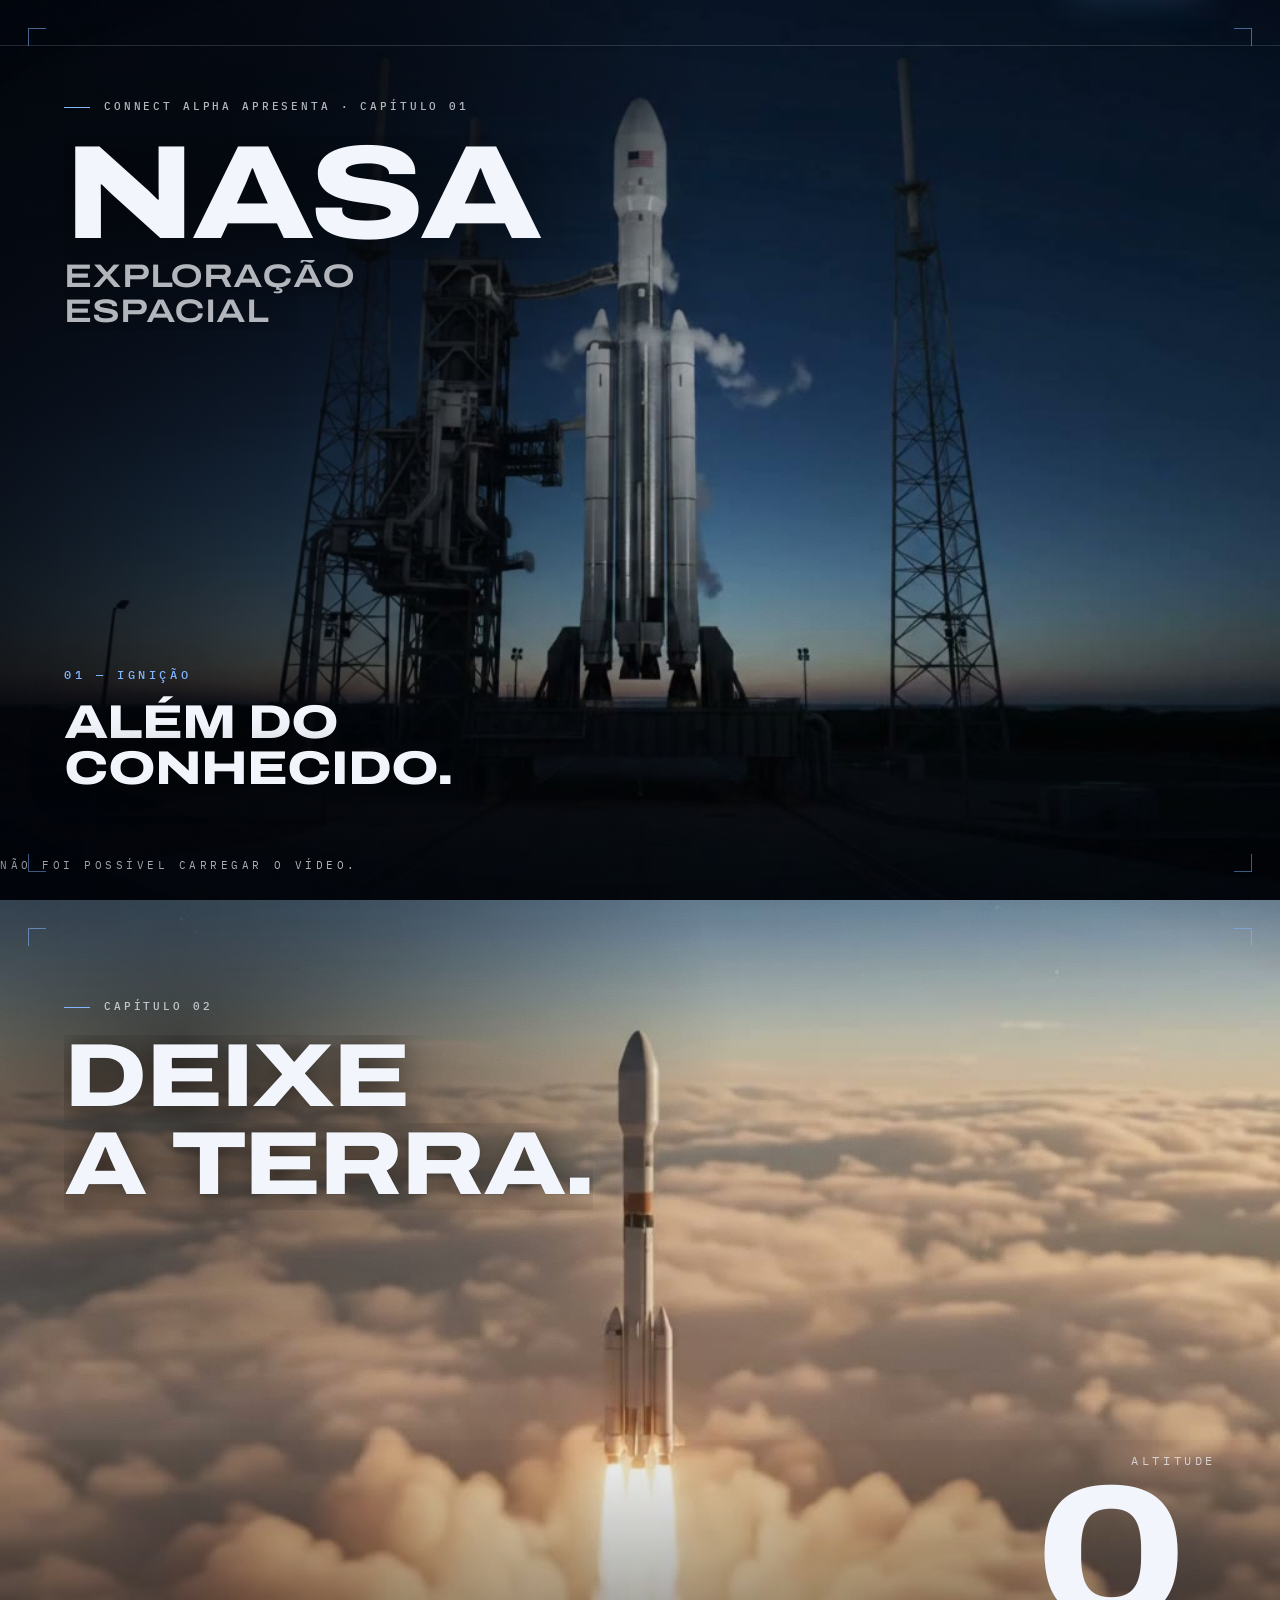
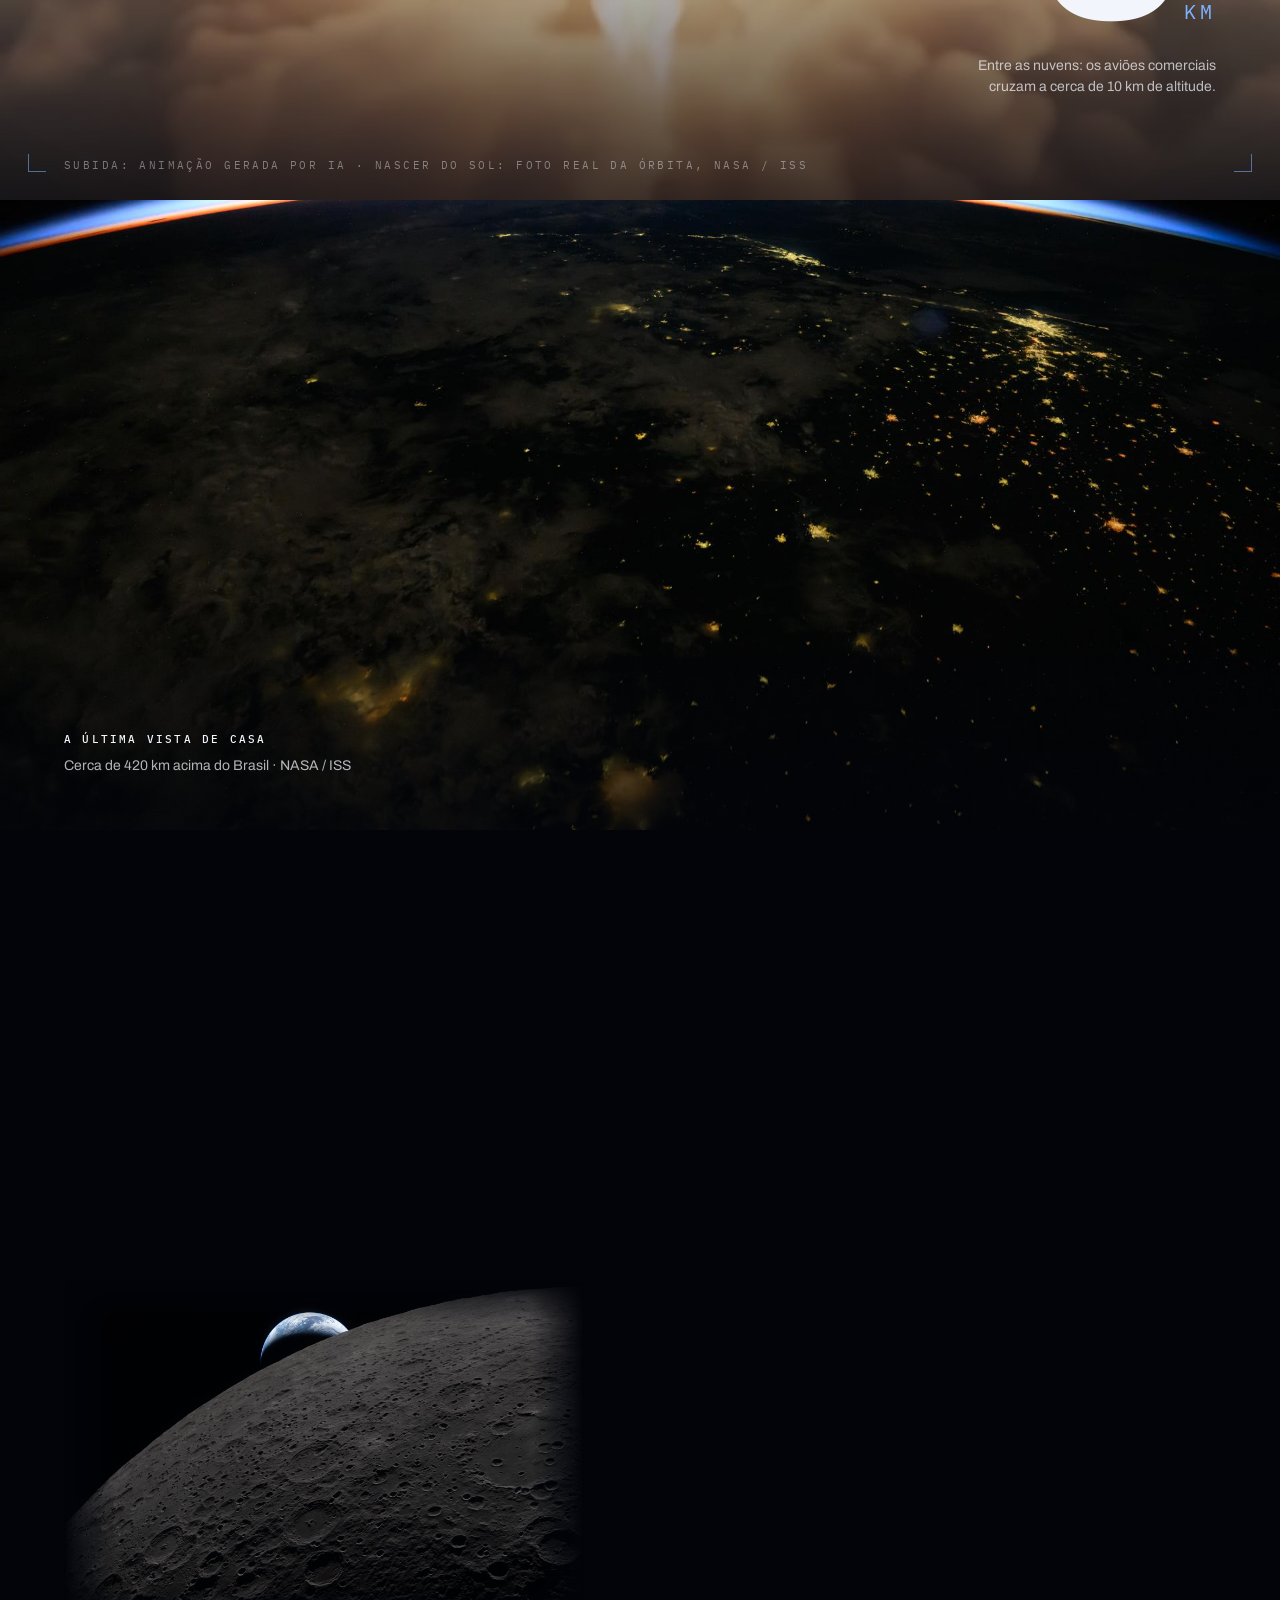
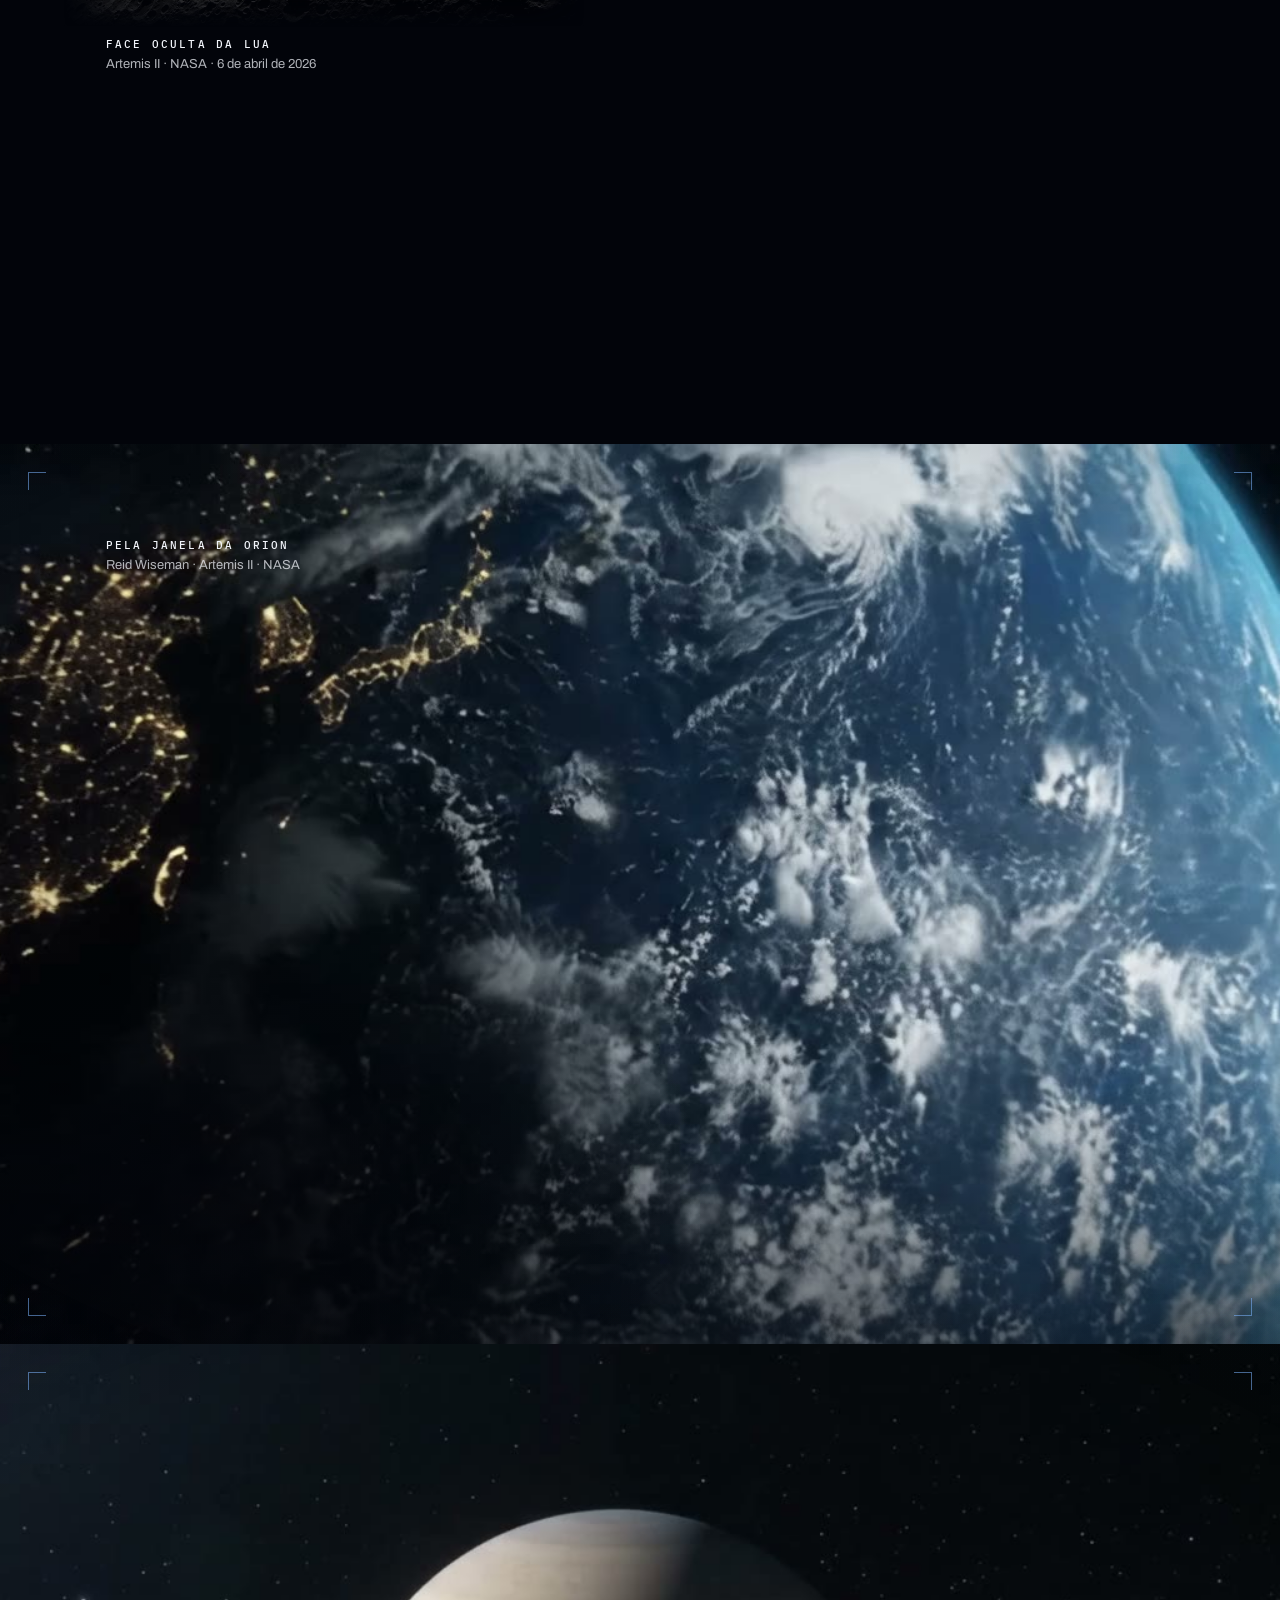
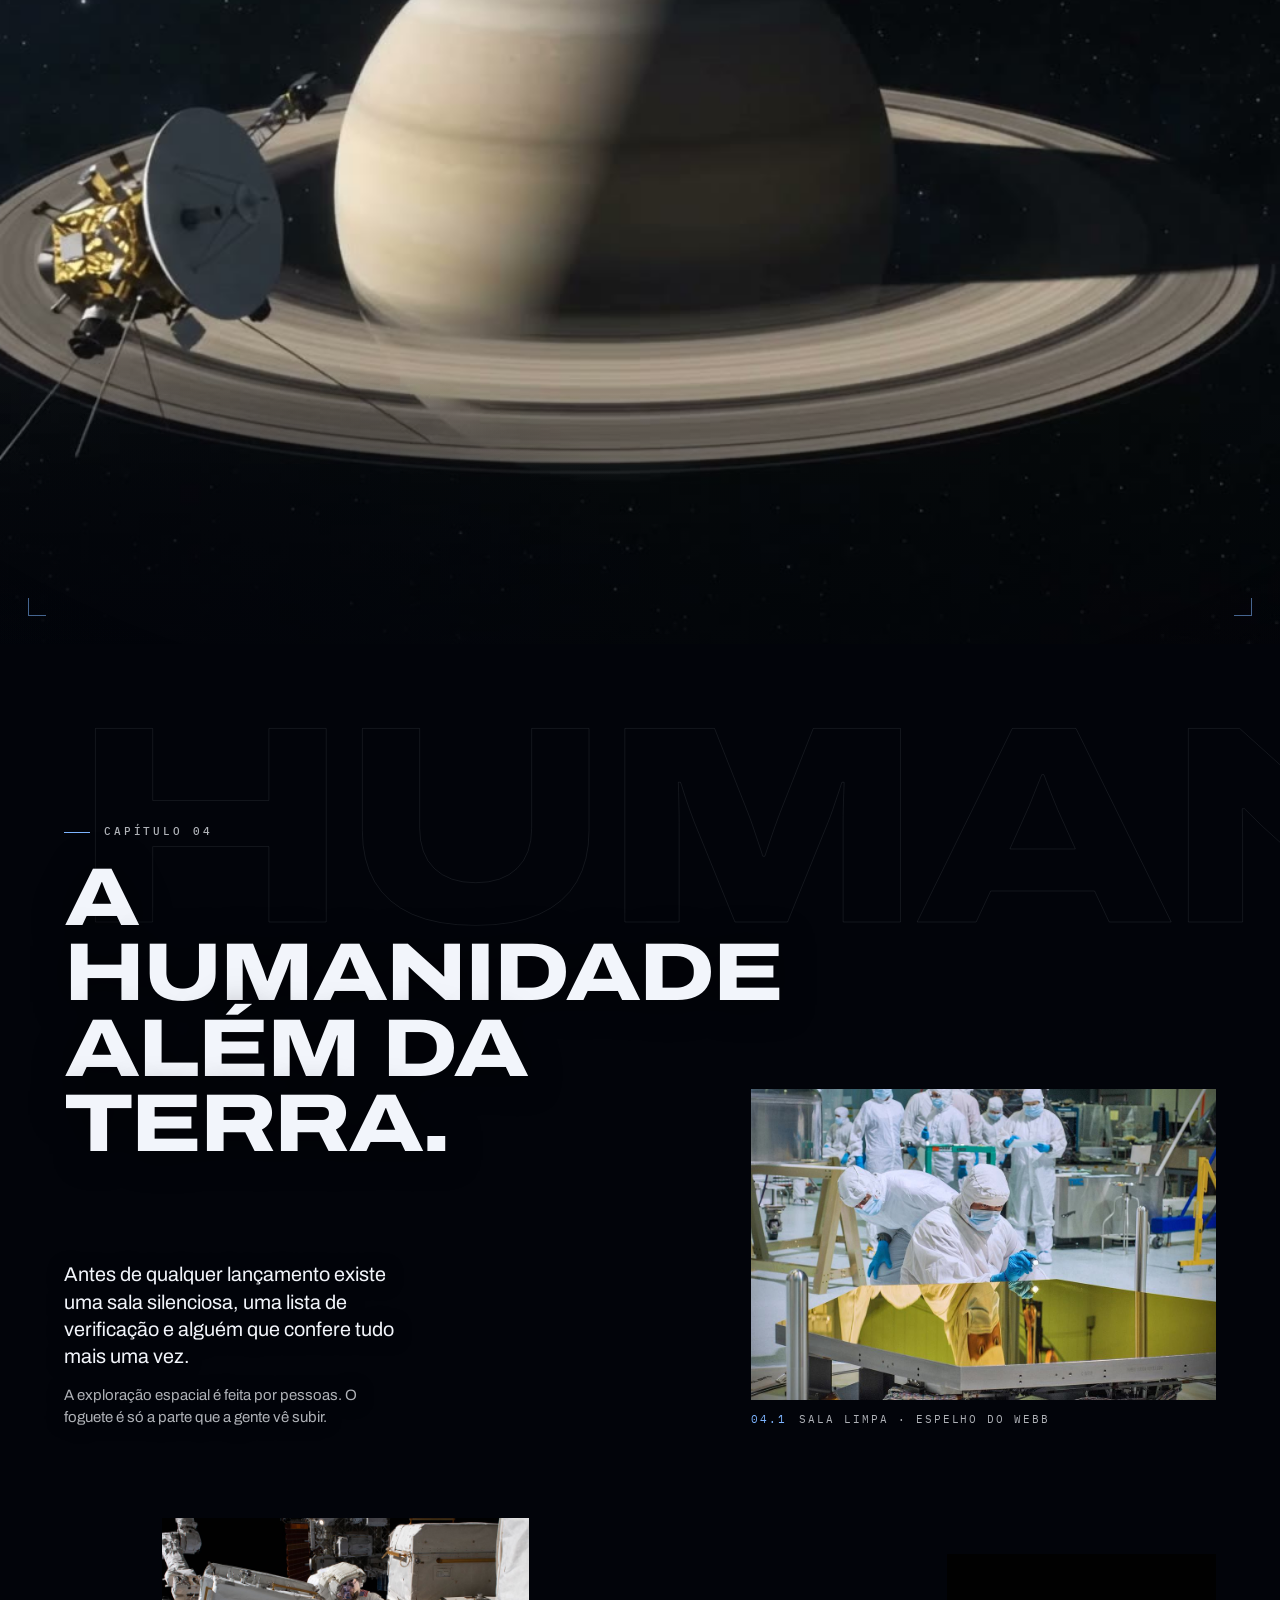
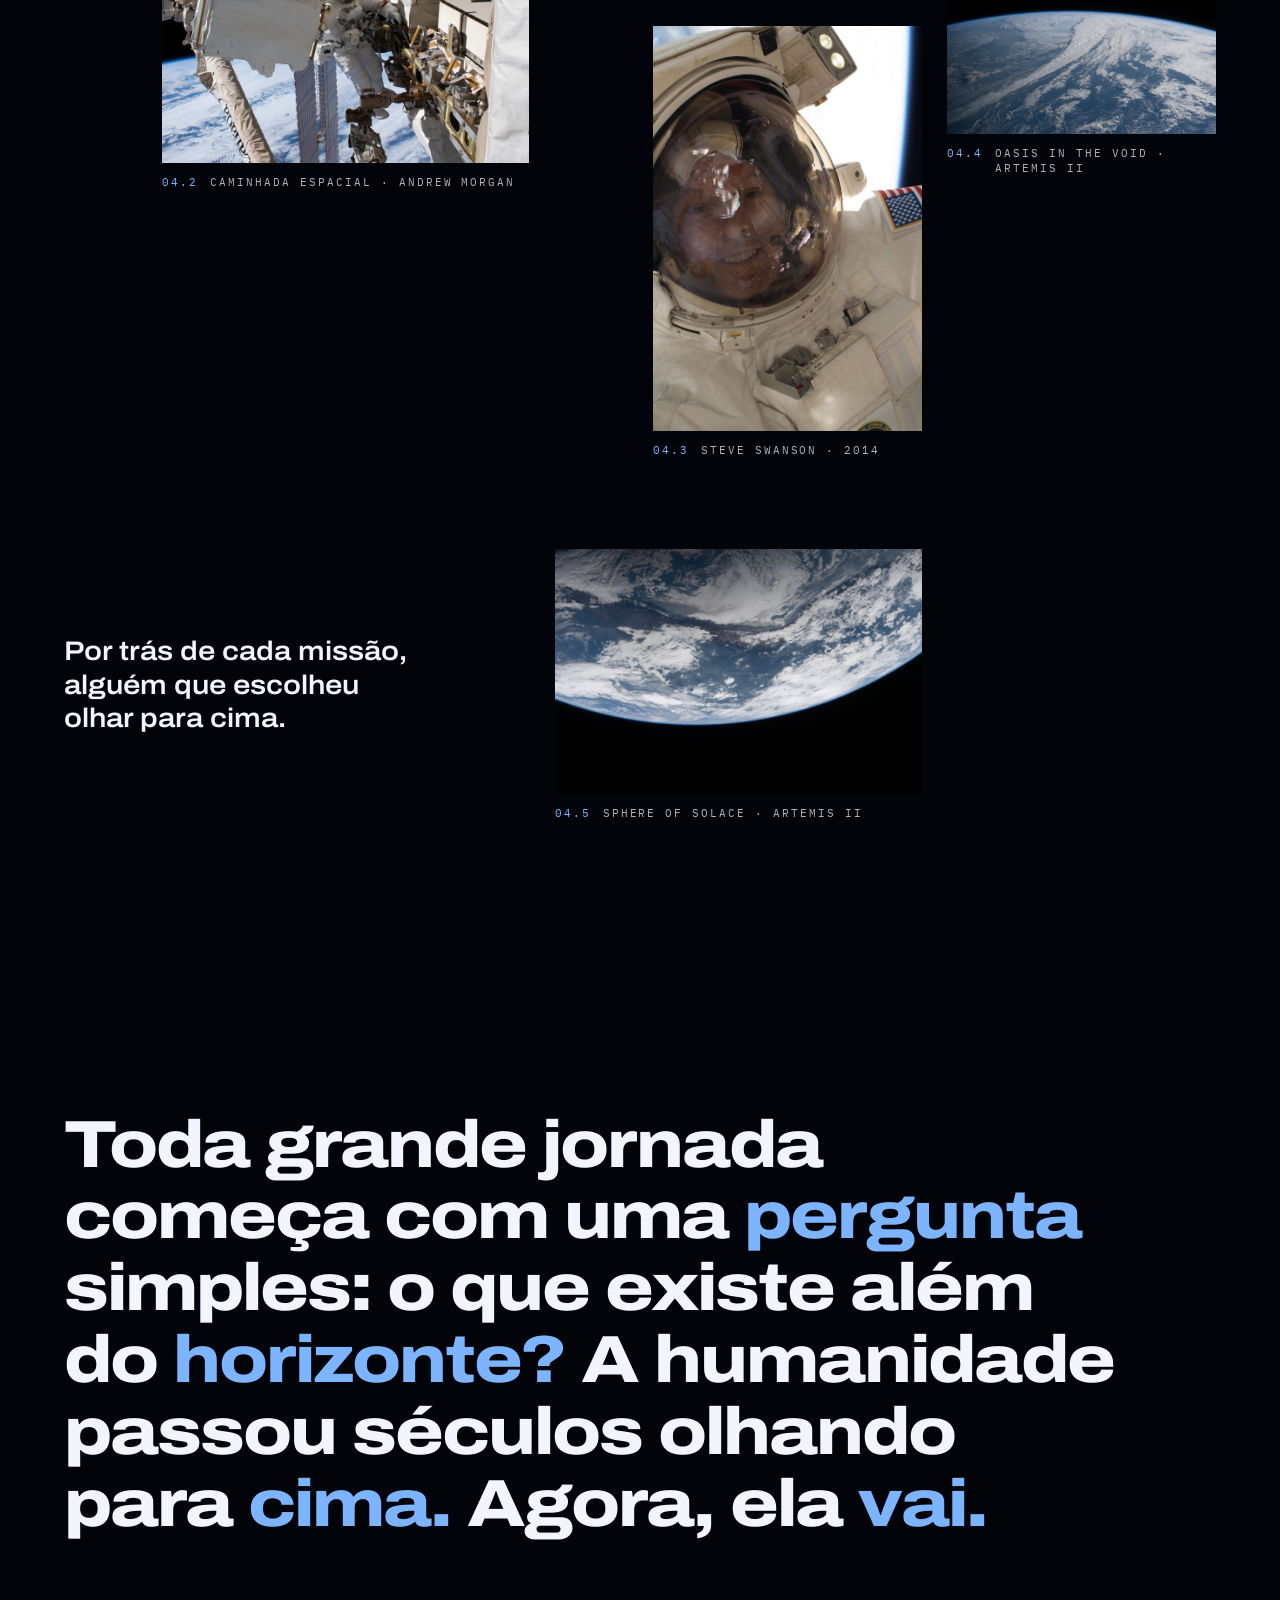
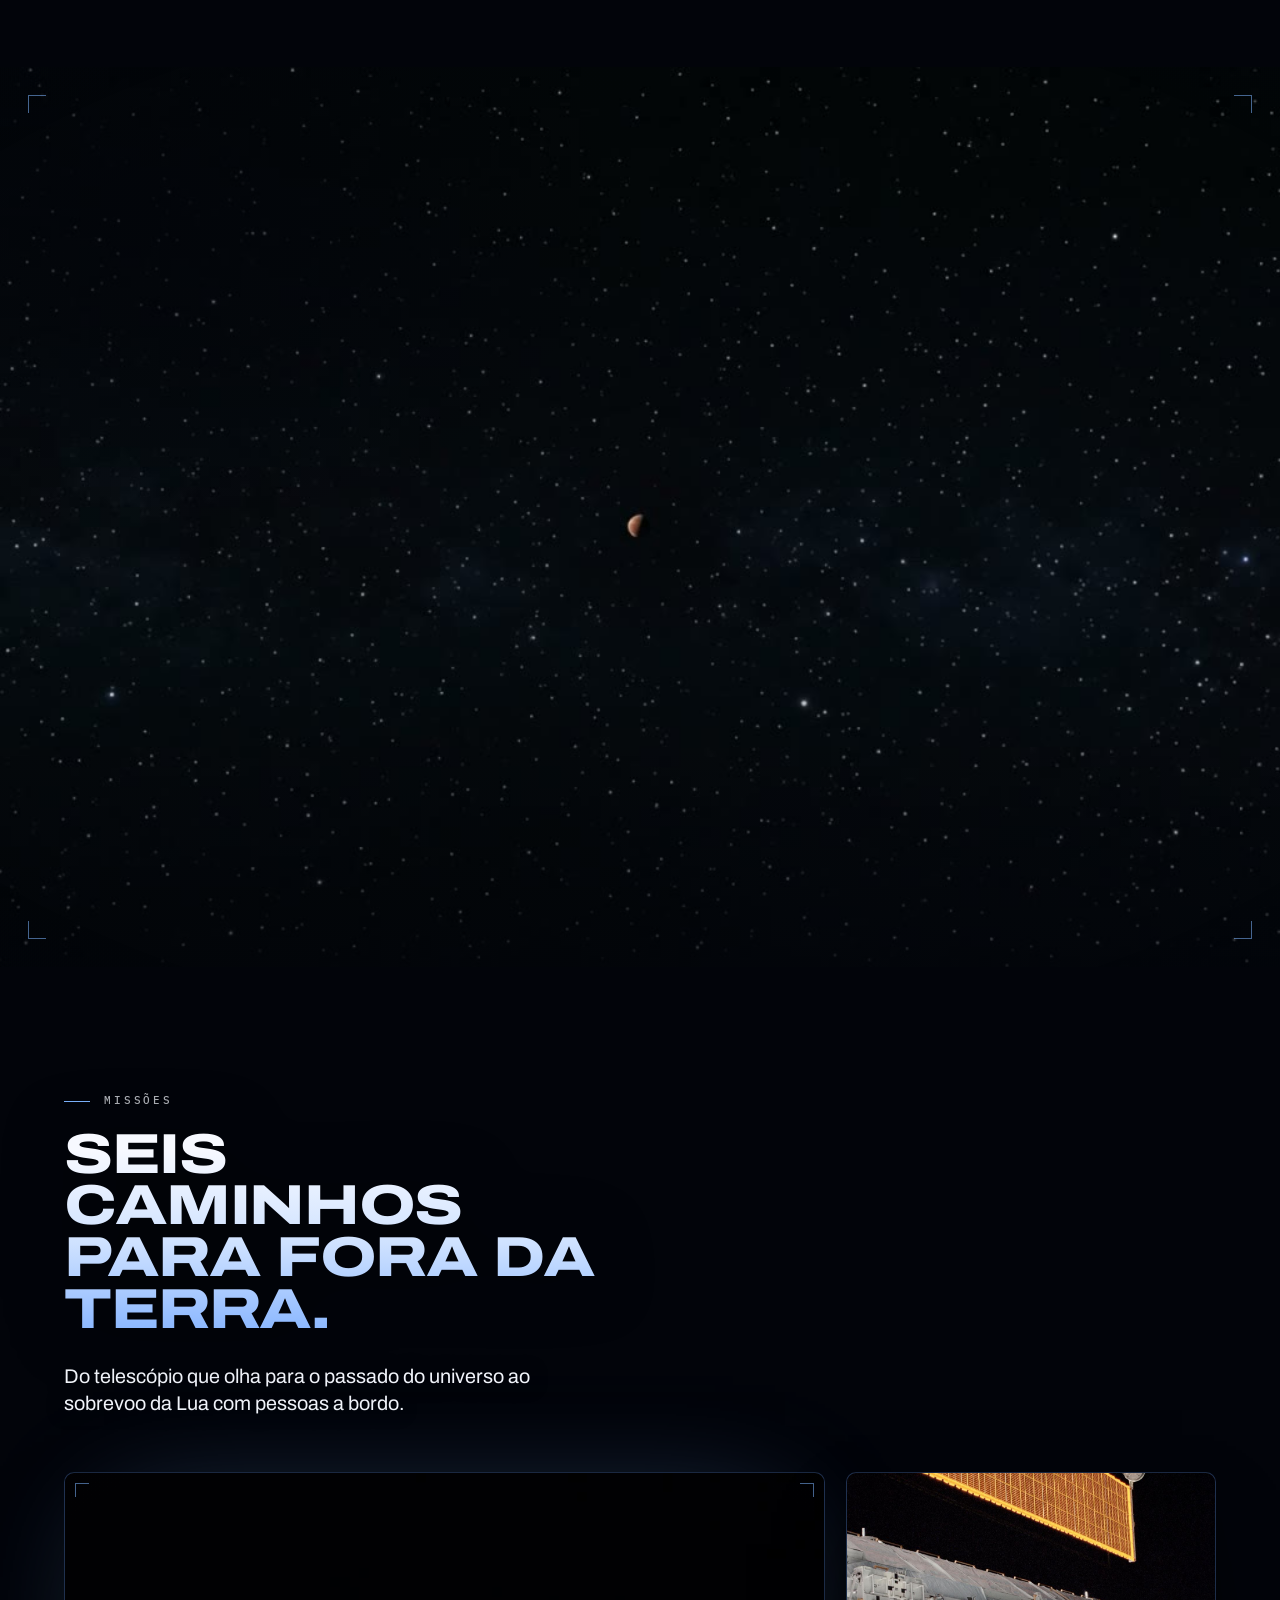
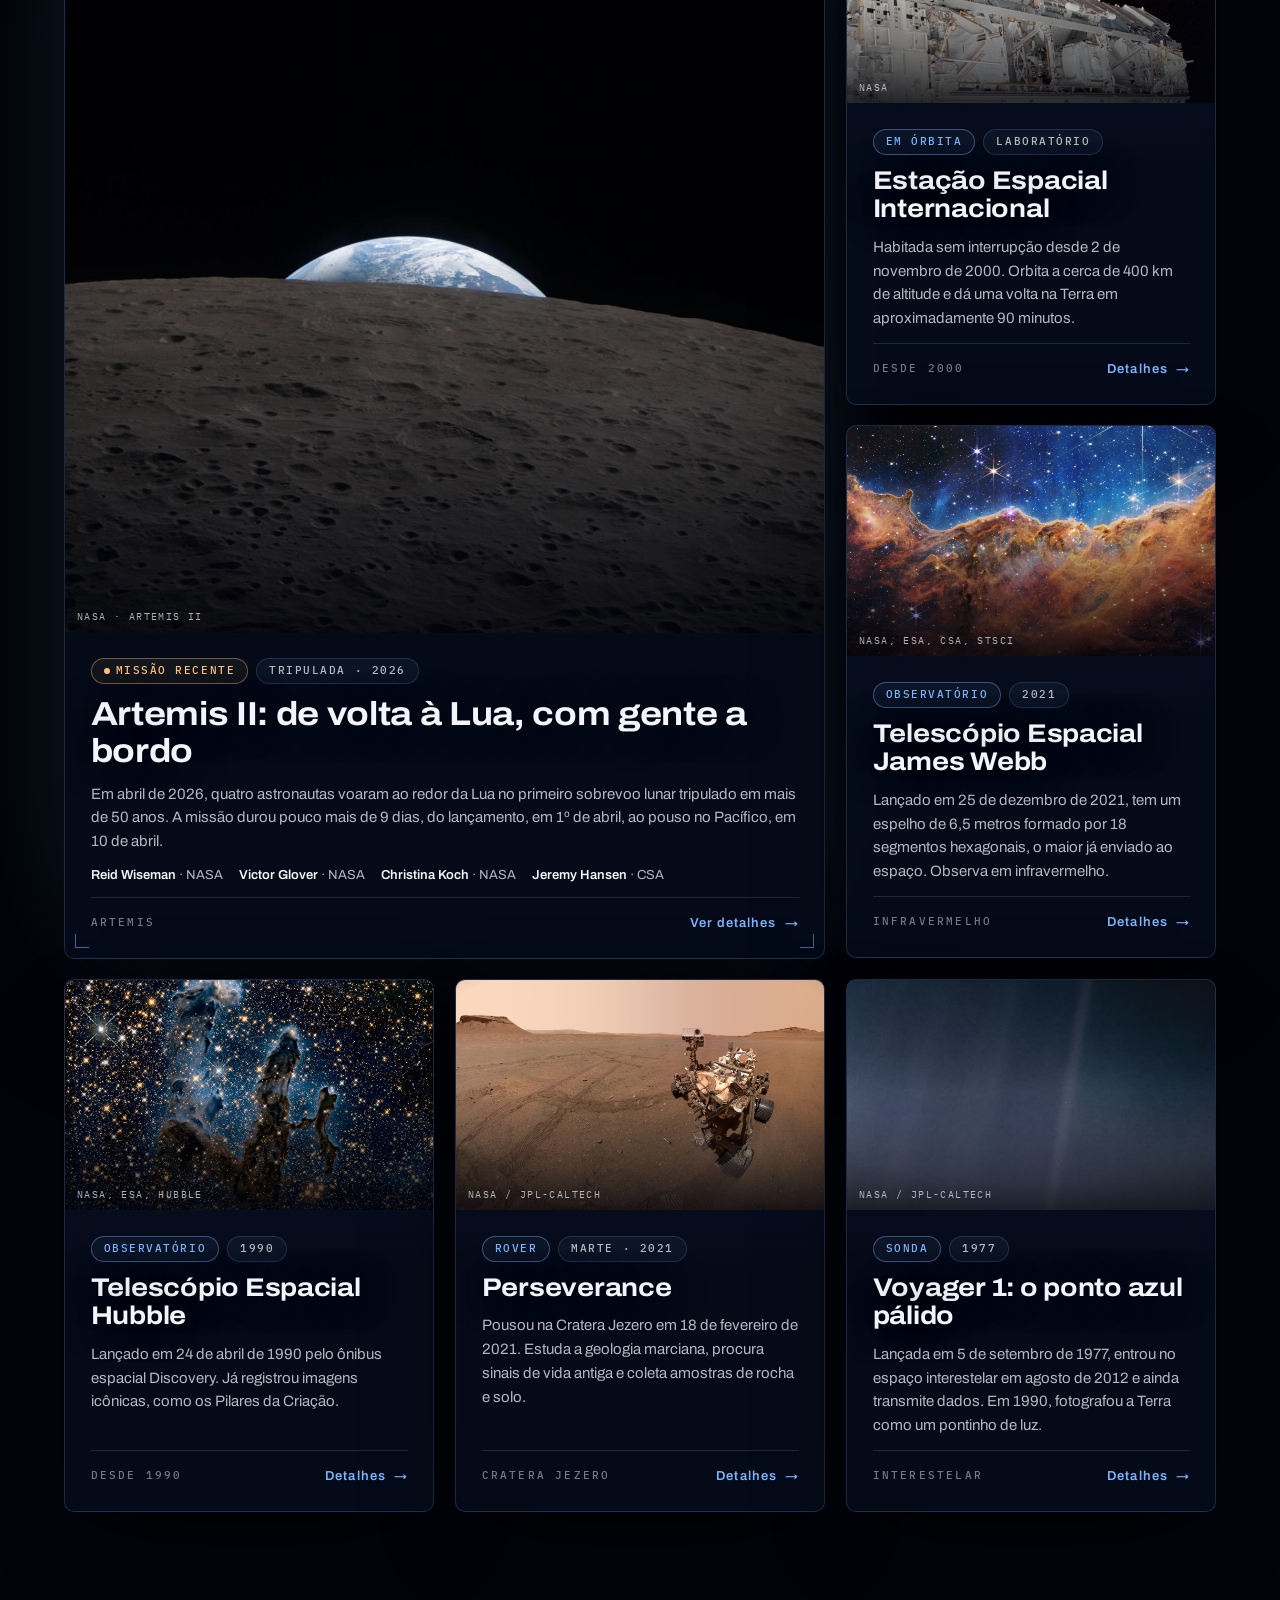
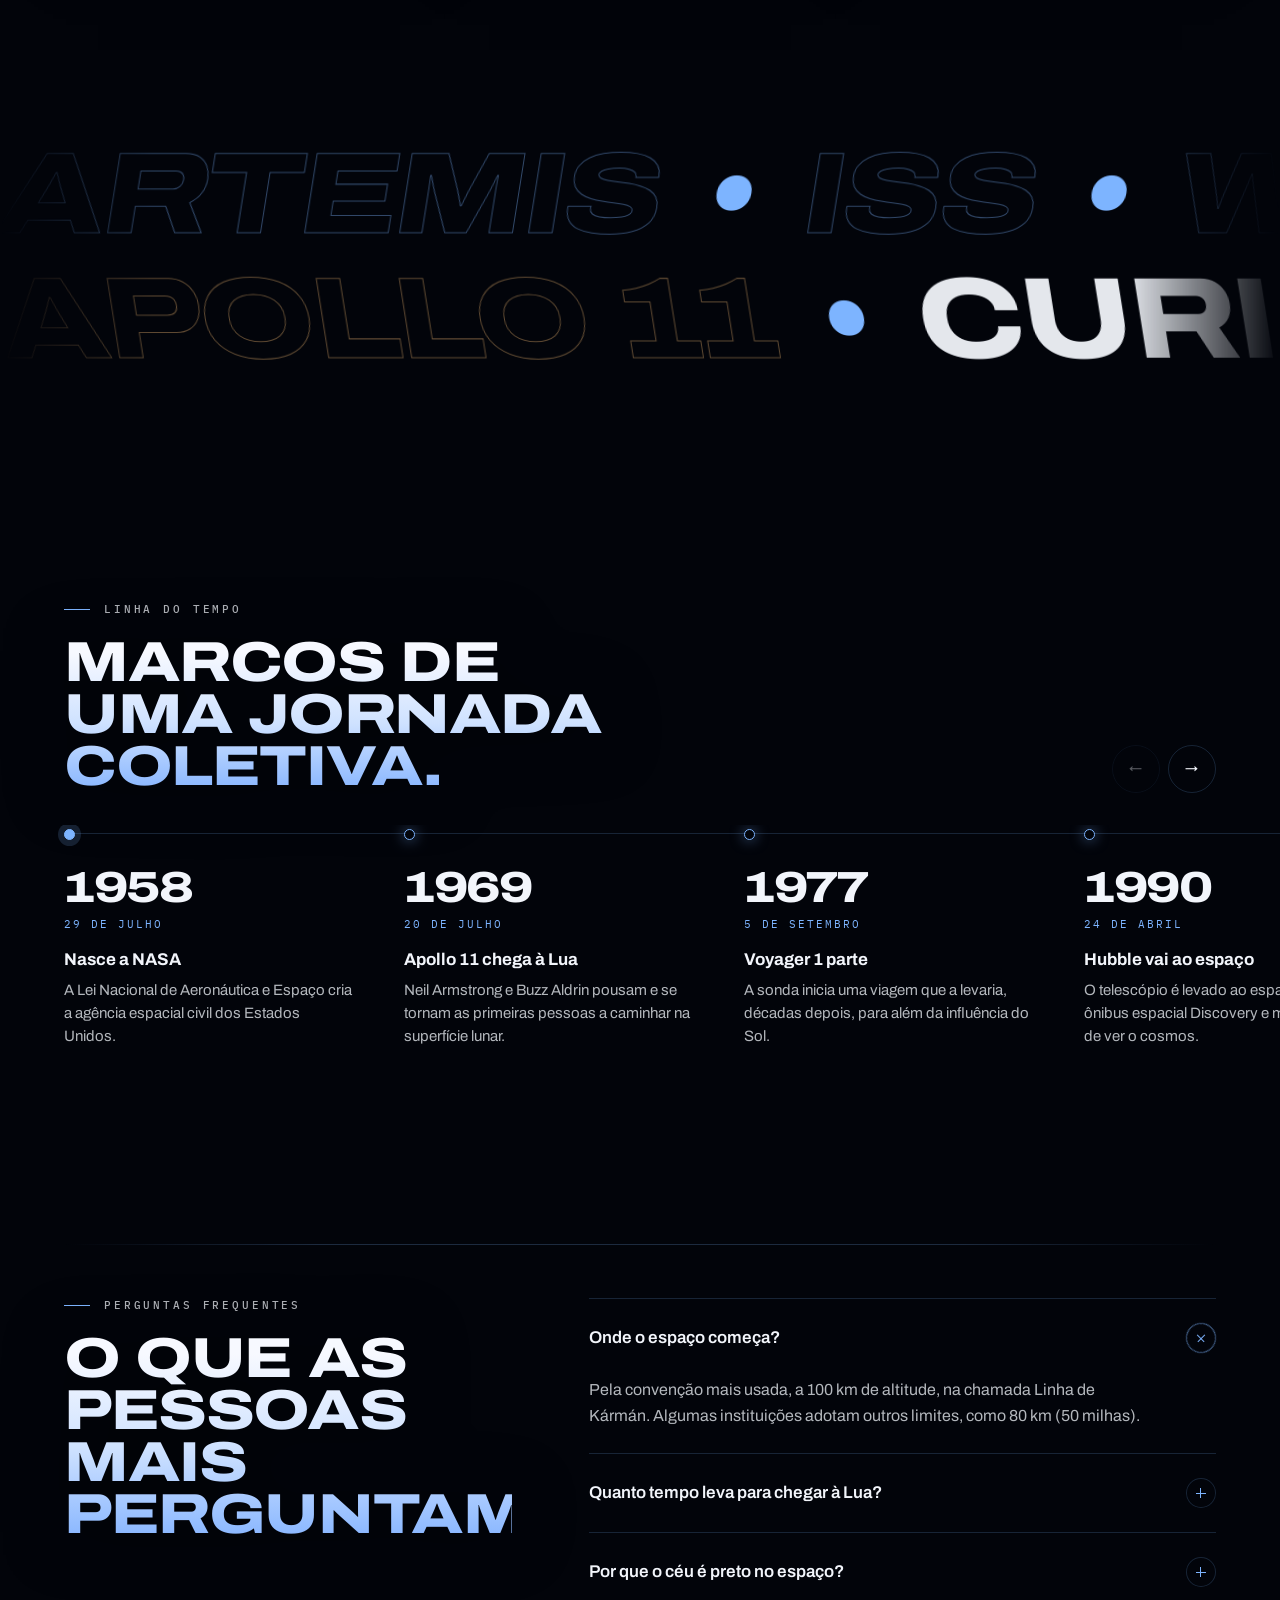
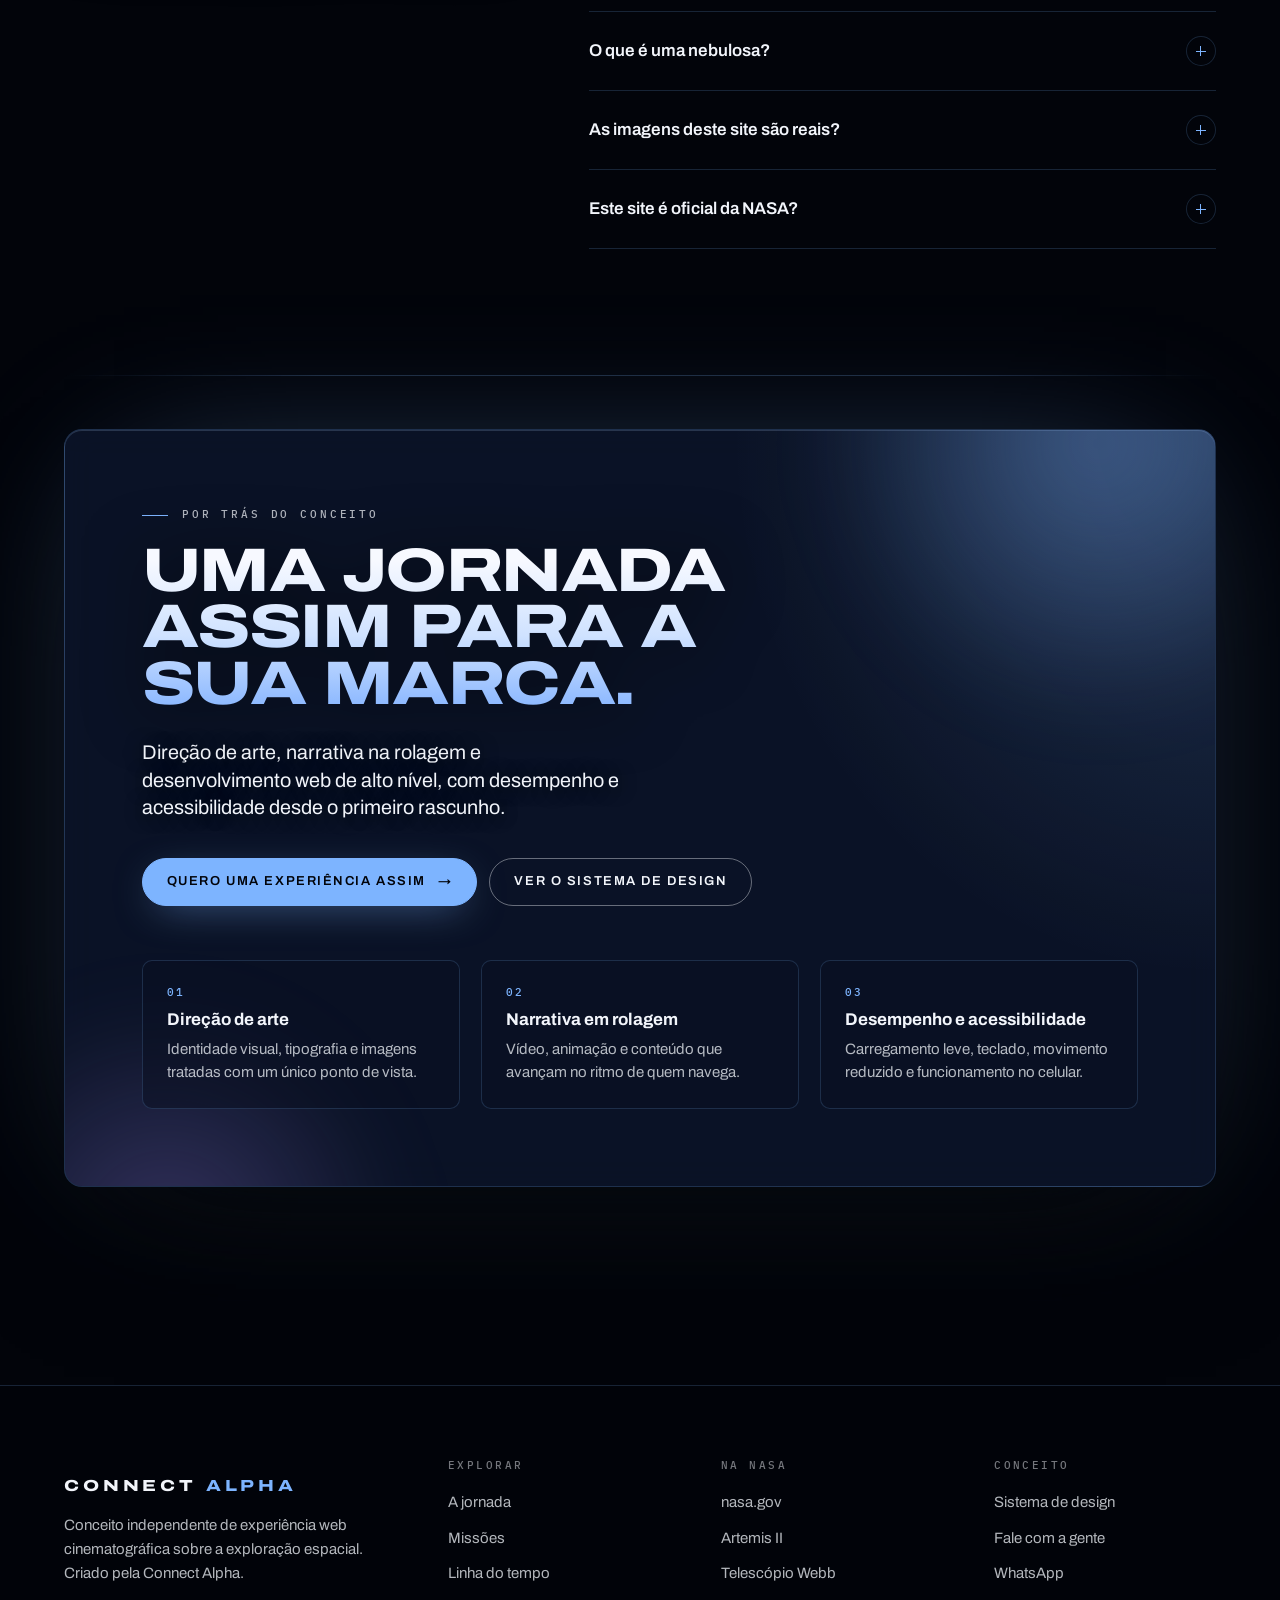
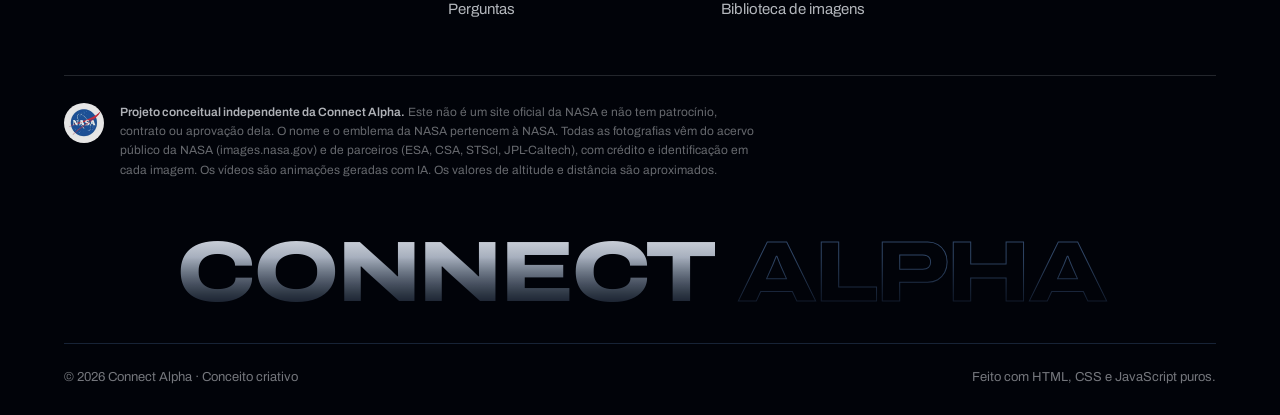
==== commit 96181be6: "Polimento final: carregamento por buffer real, som com estado real, edição da narrativa, assinatura " ====
--- a/index.html
+++ b/index.html
@@ -8,12 +8,13 @@
 <title>NASA · Exploração Espacial · Conceito Connect Alpha</title>
 <meta name="description" content="Conceito independente da Connect Alpha: uma jornada em cinco capítulos, do lançamento ao próximo horizonte, com o vídeo do foguete controlado pela rolagem.">
 <meta property="og:type" content="website">
+<meta property="og:url" content="https://nasa-bay-kappa.vercel.app/">
 <meta property="og:locale" content="pt_BR">
 <meta property="og:title" content="NASA · Exploração Espacial · Conceito Connect Alpha">
 <meta property="og:description" content="Uma experiência cinematográfica sobre a exploração espacial, criada pela Connect Alpha. Projeto conceitual independente, sem relação oficial com a NASA.">
-<meta property="og:image" content="assets/og.jpg">
+<meta property="og:image" content="https://nasa-bay-kappa.vercel.app/assets/og.jpg">
 <meta name="twitter:card" content="summary_large_image">
-<meta name="twitter:image" content="assets/og.jpg">
+<meta name="twitter:image" content="https://nasa-bay-kappa.vercel.app/assets/og.jpg">
 <link rel="icon" type="image/svg+xml" href="assets/favicon.svg">
 <link rel="preload" as="image" href="assets/poster.jpg">
 <link rel="preconnect" href="https://fonts.googleapis.com">
@@ -47,7 +48,6 @@
     <a href="#cena" data-sec="cena">Jornada</a>
     <a href="#missoes" data-sec="missoes">Missões</a>
     <a href="#linha" data-sec="linha">Linha do tempo</a>
-    <a href="#numeros" data-sec="numeros">Em números</a>
     <a href="#perguntas" data-sec="perguntas">Perguntas</a>
     <a class="topo-cta-menu" href="#contato" data-sec="contato">Fale com a gente</a>
   </nav>
@@ -266,6 +266,7 @@
       </div>
       <div class="fro-fade" id="fro-fade" aria-hidden="true"></div>
       <a class="btn btn--secundario fro-seguir" id="fro-seguir" href="#missoes">Explorar as missões <span class="seta" aria-hidden="true">↓</span></a>
+      <p class="fro-assina" id="fro-assina"><span>Conceito criativo</span>Connect Alpha</p>
       <p class="fro-leg" id="fro-leg"><span>Marte</span>≈ 225 milhões de km da Terra, em média · animação gerada por IA</p>
       <p class="cena-carga" aria-live="polite">Carregando a cena…</p>
     </div>
@@ -396,39 +397,6 @@
       <li class="marco"><span class="marco-ano">2021</span><span class="marco-data">Fevereiro e dezembro</span><h3>Perseverance e Webb</h3><p>O rover pousa na Cratera Jezero em 18 de fevereiro; o James Webb é lançado em 25 de dezembro.</p></li>
       <li class="marco marco--destaque"><span class="marco-ano">2026</span><span class="marco-data">1 a 10 de abril</span><h3>Artemis II sobrevoa a Lua</h3><p>Quatro astronautas completam o primeiro sobrevoo lunar tripulado em mais de 50 anos.</p></li>
     </ol>
-  </section>
-
-  <!-- EM NÚMEROS -->
-  <section class="secao" id="numeros" aria-labelledby="numeros-t">
-    <div class="container">
-      <header class="secao-cab">
-        <p class="kicker rv">Em números</p>
-        <h2 class="h2 exp rv" id="numeros-t">Escalas que ajudam a imaginar.</h2>
-      </header>
-      <div class="grade-stats">
-        <div class="stat rv">
-          <p class="stat-num"><b data-alvo="25" data-prefixo="+">+25</b><span>anos</span></p>
-          <p class="stat-txt">de presença humana contínua em órbita, desde 2 de novembro de 2000, na Estação Espacial Internacional.</p>
-        </div>
-        <div class="stat rv">
-          <p class="stat-num"><b data-alvo="90">90</b><span>min · aprox.</span></p>
-          <p class="stat-txt">é o tempo aproximado que a Estação leva para dar uma volta completa na Terra.</p>
-        </div>
-        <div class="stat rv">
-          <p class="stat-num"><b data-alvo="6.5" data-dec="1">6,5</b><span>m</span></p>
-          <p class="stat-txt">de largura tem o espelho do James Webb, o maior já lançado ao espaço.</p>
-        </div>
-        <div class="stat rv">
-          <p class="stat-num"><b data-alvo="384400">384.400</b><span>km · média</span></p>
-          <p class="stat-txt">é a distância média entre a Terra e a Lua.</p>
-        </div>
-        <div class="stat rv">
-          <p class="stat-num"><b data-alvo="9">9</b><span>dias</span></p>
-          <p class="stat-txt">durou a Artemis II, do lançamento ao pouso: 9 dias, 1 hora e 32 minutos.</p>
-        </div>
-      </div>
-      <p class="nota-fonte rv">Valores aproximados, conferidos em páginas oficiais da NASA. A altitude da Estação varia ao longo do tempo.</p>
-    </div>
   </section>
 
   <!-- PERGUNTAS -->
@@ -501,7 +469,6 @@
           <li><a href="#cena">A jornada</a></li>
           <li><a href="#missoes">Missões</a></li>
           <li><a href="#linha">Linha do tempo</a></li>
-          <li><a href="#numeros">Em números</a></li>
           <li><a href="#perguntas">Perguntas</a></li>
         </ul>
       </nav>
--- a/css/efeitos.css
+++ b/css/efeitos.css
@@ -185,3 +185,24 @@
 @media (max-width:1780px){.topo-cap{display:none}.topo-marca{margin-right:auto}}
 @media (max-width:1360px){.som .som-txt,.tour span{display:none}.som,.tour{padding:0 var(--e-3)}}
 @media (max-width:1150px){.topo-nav{gap:14px}.topo-nav a{letter-spacing:.14em}}
+
+/* assinatura discreta no encerramento da jornada */
+.fro-assina{position:absolute;z-index:3;right:var(--margem);bottom:max(30px,5svh);margin:0;display:flex;flex-direction:column;align-items:flex-end;gap:5px;
+  font-weight:800;font-stretch:125%;font-size:.8125rem;letter-spacing:.3em;text-transform:uppercase;color:var(--c-texto);opacity:0}
+.fro-assina span{font-family:var(--mono);font-size:.625rem;font-weight:500;letter-spacing:.24em;color:var(--c-texto-3)}
+@media (max-width:900px){.fro-assina{right:auto;left:var(--margem);align-items:flex-start;bottom:calc(max(30px,5svh) + 64px)}}
+html.sem-mov .fro-assina{opacity:1}
+
+/* celulares: sem desfoque de fundo (caro) e com fundo um pouco mais sólido */
+@media (pointer:coarse),(max-width:820px){
+  .card,.stat,.cta,.topo.zona-site,.missao::backdrop{-webkit-backdrop-filter:none;backdrop-filter:none}
+  .card{background-color:rgba(8,15,32,.86)}
+  .cta{background-color:rgba(10,18,38,.9)}
+}
+
+/* celular: botão, assinatura e legenda de Marte empilhados, sem se sobrepor */
+@media (max-width:900px){
+  .fro-seguir{bottom:max(22px,3svh)}
+  .fro-assina{bottom:calc(max(22px,3svh) + 64px)}
+  .fro-leg{bottom:calc(max(22px,3svh) + 64px + 58px);right:var(--margem);max-width:none}
+}
